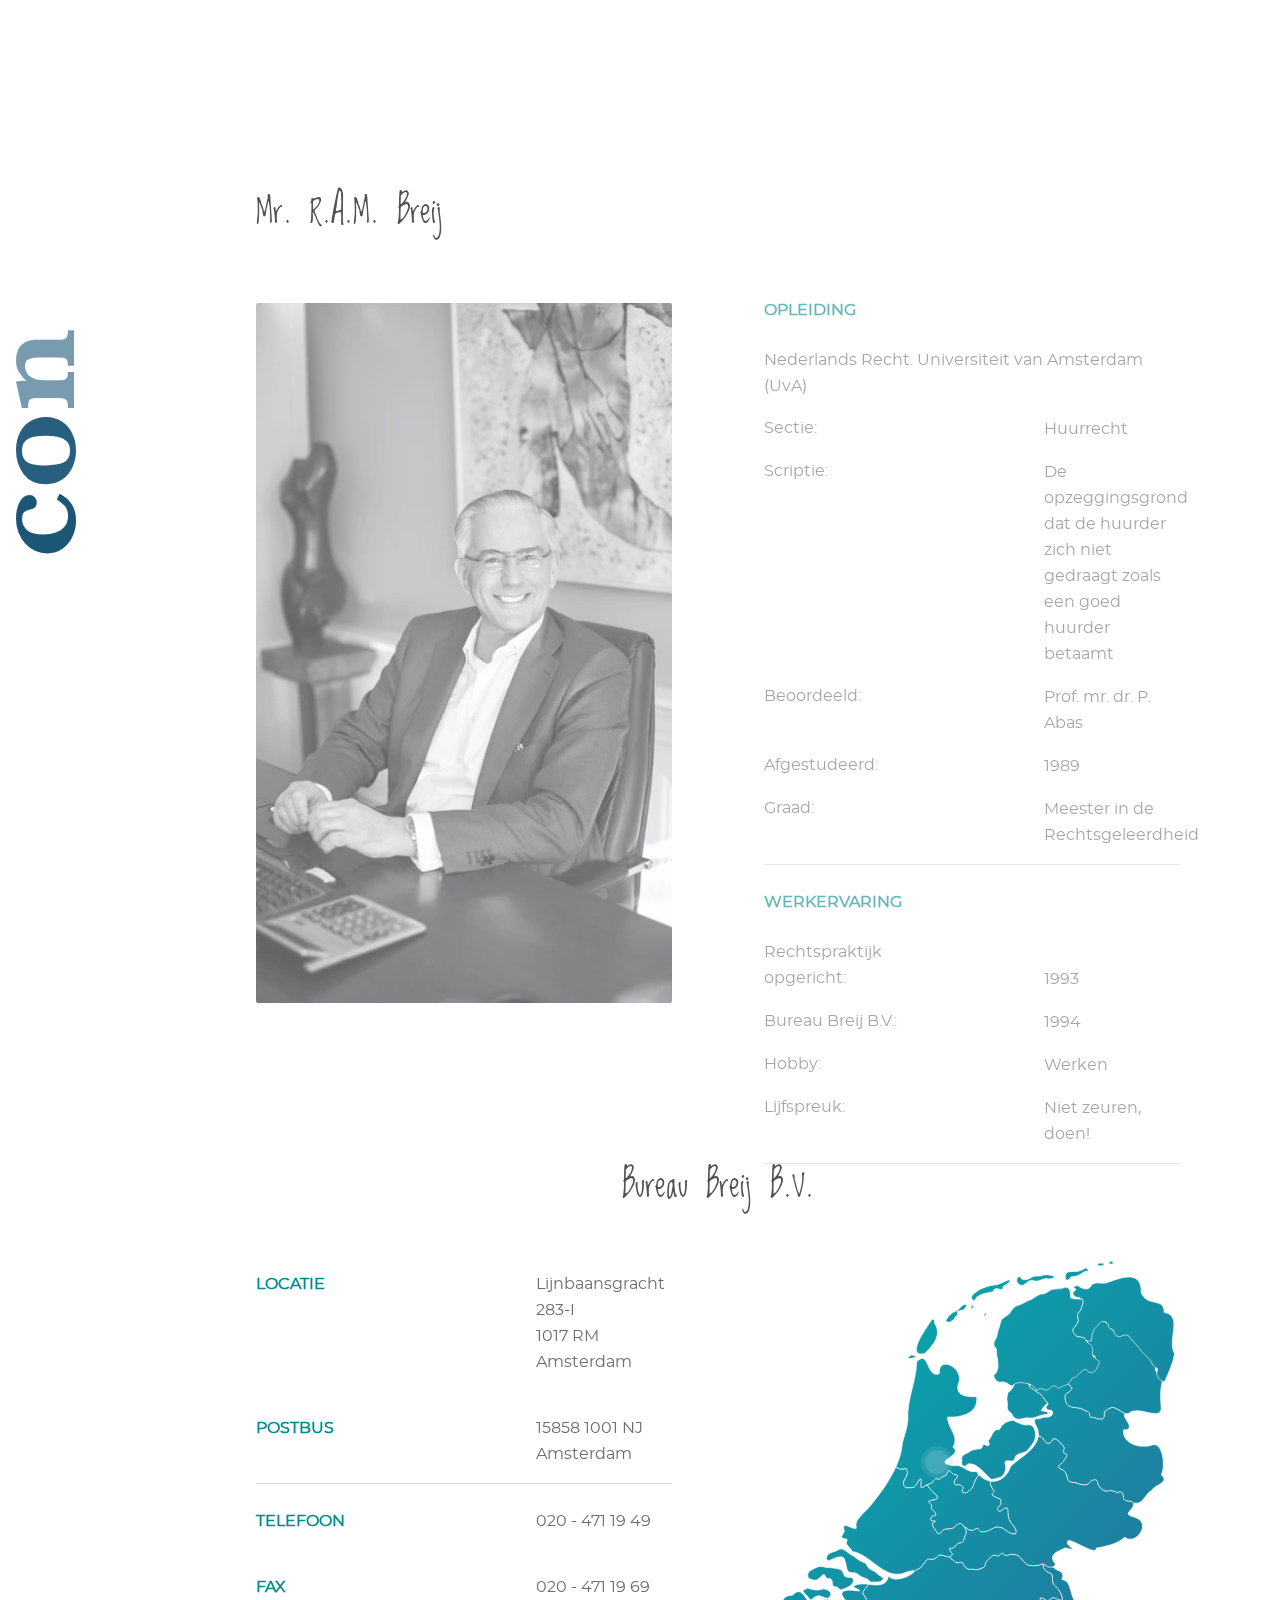
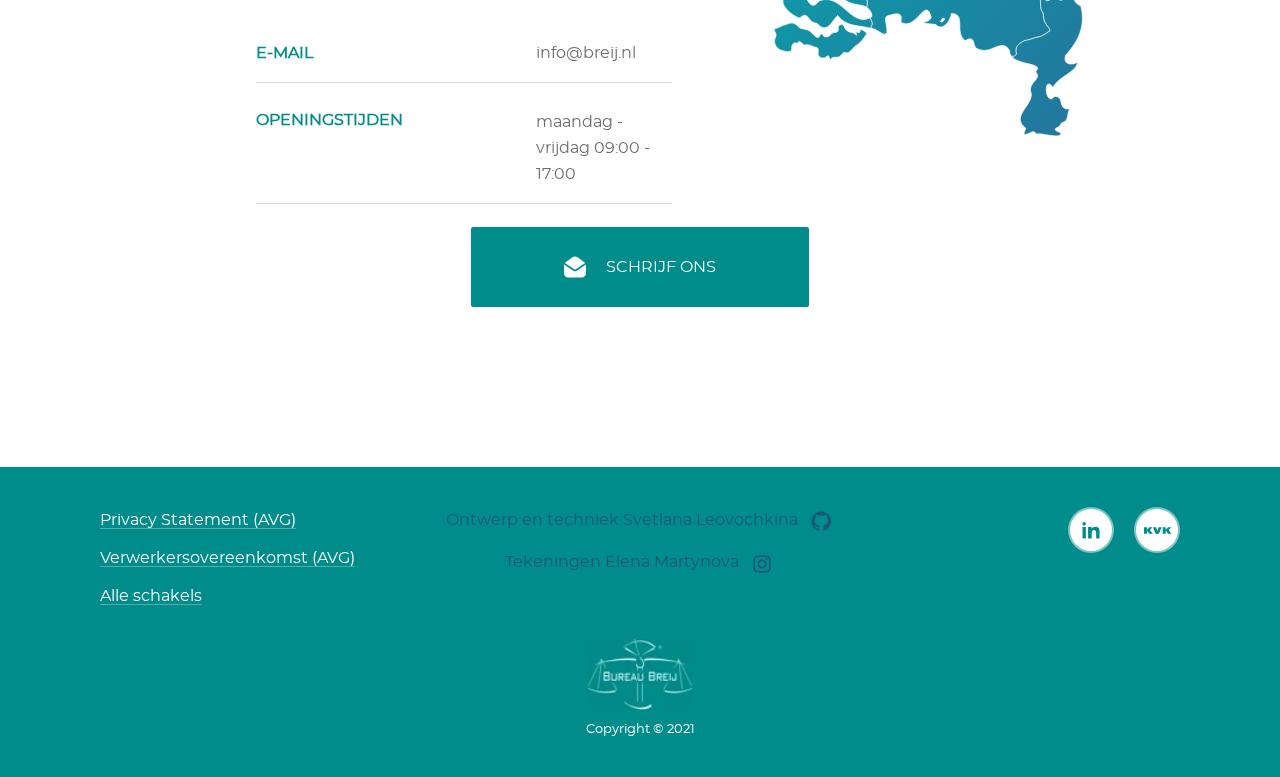
==== contact.html @ 0c05271b "first test" ====
<!DOCTYPE html><html lang="nl"><head><meta charset="UTF-8"><meta http-equiv="X-UA-Compatible" content="IE=edge"><meta name="viewport" content="width=device-width,initial-scale=1"><title>Bureau Breij Huurincasso</title><link rel="shortcut icon" href="#"><!-- <link rel="preload" href="fonts/baskerville-semibold.woff2" as="font"> --><link rel="stylesheet" href="css/styles.min.css"><script src="js/main.min.js" defer=""></script></head><body><div style="display:none"><svg xmlns="http://www.w3.org/2000/svg" xmlns:xlink="http://www.w3.org/1999/xlink" xmlns:x="http://ns.adobe.com/Extensibility/1.0/" xmlns:i="http://ns.adobe.com/AdobeIllustrator/10.0/" xmlns:graph="http://ns.adobe.com/Graphs/1.0/" xmlns:dc="http://purl.org/dc/elements/1.1/" xmlns:cc="http://creativecommons.org/ns#" xmlns:rdf="http://www.w3.org/1999/02/22-rdf-syntax-ns#" xmlns:svg="http://www.w3.org/2000/svg" xmlns:sodipodi="http://sodipodi.sourceforge.net/DTD/sodipodi-0.dtd" xmlns:inkscape="http://www.inkscape.org/namespaces/inkscape"><symbol id="apple-logo" viewBox="0 0 46.21 56.753"><path fill="#FFF" d="M38.593 30.15c.081 8.59 7.535 11.447 7.617 11.483-.062.202-1.19 4.073-3.927 8.072-2.365 3.457-4.82 6.901-8.688 6.973-3.799.07-5.021-2.253-9.365-2.253s-5.702 2.182-9.298 2.323c-3.733.142-6.576-3.739-8.961-7.184-4.875-7.046-8.598-19.91-3.597-28.593 2.484-4.313 6.925-7.043 11.743-7.114 3.666-.069 7.126 2.466 9.366 2.466 2.241 0 6.444-3.049 10.865-2.601 1.85.077 7.044.747 10.38 5.629-.269.168-6.197 3.62-6.135 10.799m-7.14-21.088c1.982-2.4 3.316-5.739 2.952-9.062-2.857.115-6.312 1.904-8.36 4.302-1.837 2.123-3.445 5.521-3.011 8.778 3.184.246 6.436-1.619 8.419-4.018"></path></symbol><symbol id="email-icon" viewBox="0 0 26 25"><g stroke="none" stroke-width="1" fill="#FFF" fill-rule="evenodd"><g transform="translate(-291.000000, -292.000000)" fill="#FFF" fill-rule="nonzero"><g transform="translate(291.000000, 292.000000)"><path d="M25.0218124,7.78360795 L13.5547002,15.4283494 C13.2188008,15.6522824 12.7811992,15.6522824 12.4452998,15.4283494 L0.978187567,7.78360795 C1.04878055,7.71922369 1.12276567,7.65792574 1.2,7.6 L10,1 C11.7777778,-0.333333333 14.2222222,-0.333333333 16,1 L24.8,7.6 C24.8772343,7.65792574 24.9512195,7.71922369 25.0218124,7.78360795 L25.0218124,7.78360795 Z M25.9671548,9.55708055 C25.9888751,9.70263552 26,9.85062829 26,10 L26,20 C26,22.7614237 23.7614237,25 21,25 L5,25 C2.23857625,25 0,22.7614237 0,20 L0,10 C0,9.85062829 0.0111248694,9.70263552 0.0328451896,9.55708055 L11.3358994,17.09245 C12.3435976,17.7642489 13.6564024,17.7642489 14.6641006,17.09245 L25.9671548,9.55708055 L25.9671548,9.55708055 Z"></path></g></g></g></symbol><symbol id="icon-experience" viewBox="0 0 100 100"><title>&#x2022;SET16-v3</title><path d="M51.834,22.259a5.052,5.052,0,0,0-3.962,1.793,6.286,6.286,0,0,0-1.343,5.017L49.636,45A2.363,2.363,0,0,0,51.9,46.586a2.281,2.281,0,0,0,2.2-1.581l3.046-15.968a6.116,6.116,0,0,0-1.273-4.967A5.113,5.113,0,0,0,51.834,22.259Z"></path><path d="M52.29,54.9a3.328,3.328,0,1,0,3.328,3.328A3.333,3.333,0,0,0,52.29,54.9Z"></path><path d="M80.017,30.369C75.971,11.48,53.751,9.574,42.244,12.514A26.23,26.23,0,0,0,24.417,28.758a15.645,15.645,0,0,0-.86,7.763,15.56,15.56,0,0,1,.448,3.1c-.081,2.4-5.1,8.867-6.155,10.806-.722,1.323-.974,2.439-.353,3.527.705,1.234,3.03,1.606,4.277,2.64a4.348,4.348,0,0,1,1.333,2.5c.668,3.191.253,3.544.253,6.767,0,5.794,6.191,5,8.175,4.6,2.062-.475,6.589-.871,6.589,4.684,0,.715-.044,12.211-.044,12.211H70.856s-1.828-15.4,0-22.3C73.236,55.775,83.985,49.253,80.017,30.369ZM52.29,64.741A6.512,6.512,0,1,1,58.8,58.229,6.519,6.519,0,0,1,52.29,64.741Zm7.994-35.166-.006.039-3.1,16.216A5.44,5.44,0,0,1,51.9,49.77a5.559,5.559,0,0,1-5.344-3.939l-.034-.14L43.392,29.62a9.541,9.541,0,0,1,2.059-7.638,8.526,8.526,0,0,1,12.85.027A9.3,9.3,0,0,1,60.284,29.575Z"></path></symbol><symbol id="icon-github" viewBox="0 0 16 16"><path d="M 7.5 1 C 3.910156 1 1 3.90625 1 7.488281 C 1 10.355469 2.863281 12.789063 5.445313 13.648438 C 5.769531 13.707031 6 13.375 6 13.125 C 6 12.972656 6.003906 12.789063 6 12.25 C 4.191406 12.640625 3.625 11.375 3.625 11.375 C 3.328125 10.625 2.96875 10.410156 2.96875 10.410156 C 2.378906 10.007813 3.011719 10.019531 3.011719 10.019531 C 3.664063 10.0625 4 10.625 4 10.625 C 4.5 11.5 5.628906 11.414063 6 11.25 C 6 10.851563 6.042969 10.5625 6.152344 10.378906 C 4.109375 10.019531 2.996094 8.839844 3 7.207031 C 3.003906 6.242188 3.335938 5.492188 3.875 4.9375 C 3.640625 4.640625 3.480469 3.625 3.960938 3 C 5.167969 3 5.886719 3.871094 5.886719 3.871094 C 5.886719 3.871094 6.453125 3.625 7.496094 3.625 C 8.542969 3.625 9.105469 3.859375 9.105469 3.859375 C 9.105469 3.859375 9.828125 3 11.035156 3 C 11.515625 3.625 11.355469 4.640625 11.167969 4.917969 C 11.683594 5.460938 12 6.210938 12 7.207031 C 12 8.839844 10.890625 10.019531 8.851563 10.375 C 8.980469 10.570313 9 10.84375 9 11.25 C 9 12.117188 9 12.910156 9 13.125 C 9 13.375 9.226563 13.710938 9.558594 13.648438 C 12.140625 12.785156 14 10.355469 14 7.488281 C 14 3.90625 11.089844 1 7.5 1 Z"></path></symbol><symbol id="icon-insta" viewBox="-100.7682 -167.947 873.3244 1007.682"><g><path d="M335.895 0c-91.224 0-102.663.387-138.49 2.021-35.752 1.631-60.169 7.31-81.535 15.612-22.088 8.584-40.82 20.07-59.493 38.743-18.674 18.673-30.16 37.407-38.743 59.495C9.33 137.236 3.653 161.653 2.02 197.405.386 233.232 0 244.671 0 335.895c0 91.222.386 102.661 2.02 138.488 1.633 35.752 7.31 60.169 15.614 81.534 8.584 22.088 20.07 40.82 38.743 59.495 18.674 18.673 37.405 30.159 59.493 38.743 21.366 8.302 45.783 13.98 81.535 15.612 35.827 1.634 47.266 2.021 138.49 2.021 91.222 0 102.661-.387 138.488-2.021 35.752-1.631 60.169-7.31 81.534-15.612 22.088-8.584 40.82-20.07 59.495-38.743 18.673-18.675 30.159-37.407 38.743-59.495 8.302-21.365 13.981-45.782 15.612-81.534 1.634-35.827 2.021-47.266 2.021-138.488 0-91.224-.387-102.663-2.021-138.49-1.631-35.752-7.31-60.169-15.612-81.534-8.584-22.088-20.07-40.822-38.743-59.495-18.675-18.673-37.407-30.159-59.495-38.743-21.365-8.302-45.782-13.981-81.534-15.612C438.556.387 427.117 0 335.895 0zm0 60.521c89.686 0 100.31.343 135.729 1.959 32.75 1.493 50.535 6.965 62.37 11.565 15.68 6.094 26.869 13.372 38.622 25.126 11.755 11.754 19.033 22.944 25.127 38.622 4.6 11.836 10.072 29.622 11.565 62.371 1.616 35.419 1.959 46.043 1.959 135.73 0 89.687-.343 100.311-1.959 135.73-1.493 32.75-6.965 50.535-11.565 62.37-6.094 15.68-13.372 26.869-25.127 38.622-11.753 11.755-22.943 19.033-38.621 25.127-11.836 4.6-29.622 10.072-62.371 11.565-35.413 1.616-46.036 1.959-135.73 1.959-89.694 0-100.315-.343-135.73-1.96-32.75-1.492-50.535-6.964-62.37-11.564-15.68-6.094-26.869-13.372-38.622-25.127-11.754-11.753-19.033-22.943-25.127-38.621-4.6-11.836-10.071-29.622-11.565-62.371-1.616-35.419-1.959-46.043-1.959-135.73 0-89.687.343-100.311 1.959-135.73 1.494-32.75 6.965-50.535 11.565-62.37 6.094-15.68 13.373-26.869 25.126-38.622 11.754-11.755 22.944-19.033 38.622-25.127 11.836-4.6 29.622-10.072 62.371-11.565 35.419-1.616 46.043-1.959 135.73-1.959"></path><path d="M335.895 447.859c-61.838 0-111.966-50.128-111.966-111.964 0-61.838 50.128-111.966 111.966-111.966 61.836 0 111.964 50.128 111.964 111.966 0 61.836-50.128 111.964-111.964 111.964zm0-284.451c-95.263 0-172.487 77.224-172.487 172.487 0 95.261 77.224 172.485 172.487 172.485 95.261 0 172.485-77.224 172.485-172.485 0-95.263-77.224-172.487-172.485-172.487m219.608-6.815c0 22.262-18.047 40.307-40.308 40.307-22.26 0-40.307-18.045-40.307-40.307 0-22.261 18.047-40.308 40.307-40.308 22.261 0 40.308 18.047 40.308 40.308"></path></g></symbol><symbol id="icon-kvk" viewBox="0 0 34 8"><g id="icons" stroke="none" stroke-width="1"><path d="M27.0446658,4.90575275 C26.9674813,4.79314565 26.9123495,4.72949816 26.8461913,4.69522644 C26.6973354,4.61689106 26.4878344,4.66585067 26.3941103,4.80783354 C26.3389785,4.90085679 26.3389785,5.10159119 26.3389785,5.17013464 L26.3389785,8 L22.7388704,8 L22.7388704,0 L26.3389785,0 L26.3389785,3.37331701 L29.0845433,1.39151576e-15 L33.0485215,1.39151576e-15 L29.9445998,3.52019584 L33.3076411,8 L29.2003202,8 L27.0446658,4.90575275 Z M14.0712093,8 L18.127243,8 L21.4578072,0.00489596083 L17.8249641,0.00489596083 L16.2586096,4.46022032 L16.2311297,4.46022032 L14.6757672,0 L10.8890365,0 L14.0712093,8 Z M6.46144982,8 L10.5687707,8 L7.20572945,3.52019584 L10.3096512,0 L6.34567299,0 L3.60010813,3.37331701 L3.60010813,0 L0,0 L0,7.99510404 L3.60010813,7.99510404 L3.60010813,5.16523868 C3.60010813,5.09669523 3.60010813,4.89106487 3.65523996,4.80293758 C3.74896406,4.66095471 3.95846499,4.6119951 4.10732092,4.69033048 C4.17347911,4.7246022 4.22861093,4.78824969 4.30579548,4.90085679 L6.46144982,8 Z" id="icon-kvk" fill-rule="nonzero"></path></g></symbol><symbol id="icon-linkedin" viewBox="0 0 24 24"><path d="M4.98 3.5c0 1.381-1.11 2.5-2.48 2.5s-2.48-1.119-2.48-2.5c0-1.38 1.11-2.5 2.48-2.5s2.48 1.12 2.48 2.5zm.02 4.5h-5v16h5v-16zm7.982 0h-4.968v16h4.969v-8.399c0-4.67 6.029-5.052 6.029 0v8.399h4.988v-10.131c0-7.88-8.922-7.593-11.018-3.714v-2.155z"></path></symbol><symbol id="icon-mail" viewBox="0 0 16 16"><path d="M8 10c-.266 0-.5-.094-1-.336L0 6v7c0 .55.45 1 1 1h14c.55 0 1-.45 1-1V6L9 9.664c-.5.242-.734.336-1 .336zm7-8H1c-.55 0-1 .45-1 1v.758l8 4.205 8-4.205V3c0-.55-.45-1-1-1z"></path></symbol><symbol id="icon-objective" viewBox="0 0 100 100"><g><g i:extraneous="self"><g><path d="M32.8,27.5h33.9c1.2,0,2.2-1,2.2-2.2v-9.6c0-1.2-1-2.2-2.2-2.2H61l0-0.2c-0.3-6-5.2-10.7-11.2-10.7     c-6,0-10.9,4.7-11.2,10.7l0,0.2h-5.8c-1.2,0-2.2,1-2.2,2.2v9.6C30.6,26.5,31.6,27.5,32.8,27.5z M49.8,9.2c2.5,0,4.5,2,4.5,4.5     c0,2.5-2,4.5-4.5,4.5c-2.5,0-4.5-2-4.5-4.5C45.3,11.3,47.3,9.2,49.8,9.2z"></path><path d="M81.4,20h-7.3v5.2c0,4-3.3,7.3-7.3,7.3H32.9c-4,0-7.3-3.3-7.3-7.3V20h-6.9c-2.8,0-5.1,2.3-5.1,5.1v67.3     c0,2.8,2.3,5.1,5.1,5.1h62.8c2.8,0,5.1-2.3,5.1-5.1V25.1C86.5,22.3,84.2,20,81.4,20z M71.2,81.6c0,1-0.8,1.7-1.7,1.7H30.6     c-1,0-1.7-0.8-1.7-1.7v-2.9c0-1,0.8-1.7,1.7-1.7h38.8c1,0,1.7,0.8,1.7,1.7V81.6z M71.2,65.5c0,1-0.8,1.7-1.7,1.7H30.6     c-1,0-1.7-0.8-1.7-1.7v-2.9c0-1,0.8-1.7,1.7-1.7h38.8c1,0,1.7,0.8,1.7,1.7V65.5z M71.2,49.4c0,1-0.8,1.7-1.7,1.7H30.6     c-1,0-1.7-0.8-1.7-1.7v-2.9c0-1,0.8-1.7,1.7-1.7h38.8c1,0,1.7,0.8,1.7,1.7V49.4z"></path></g></g></g></symbol><symbol id="icon-phone" viewBox="0 0 18 18"><path fill="#010101" d="M3.6 7.8c1.4 2.8 3.8 5.1 6.6 6.6l2.2-2.2c.3-.3.699-.4 1-.2 1.1.4 2.3.6 3.6.6.6 0 1 .4 1 1V17c0 .6-.4 1-1 1C7.6 18 0 10.4 0 1c0-.6.4-1 1-1h3.5c.6 0 1 .4 1 1 0 1.2.2 2.4.6 3.6.1.3 0 .7-.2 1L3.6 7.8z"></path></symbol><symbol id="icon-result" viewBox="0 0 32 32"><g transform="translate(0,-1020.3622)"><path d="m 13.991358,1026.3948 c -6.6264057,0 -11.9913517,5.36 -11.9913616,11.9827 9.9e-6,6.6227 5.3649559,11.9847 11.9913616,11.9847 6.626406,0 11.991352,-5.362 11.991362,-11.9847 -10e-6,-2.9506 -1.06987,-5.6467 -2.836881,-7.7337 l -1.77743,1.7765 c 1.319279,1.6293 2.113008,3.7014 2.113018,5.9572 2e-5,5.2324 -4.254747,9.4848 -9.490069,9.4848 -5.2353214,0 -9.4900891,-4.2524 -9.4900691,-9.4848 2e-5,-5.2324 4.2547777,-9.4848 9.4900691,-9.4848 2.257478,0 4.330229,0.7948 5.960563,2.1138 l 1.77743,-1.7784 c -2.088545,-1.7654 -4.785812,-2.8333 -7.737993,-2.8333 z"></path><path d="m 13.991358,1029.895 c -4.6954164,0 -8.4871885,3.7897 -8.4872085,8.4825 -2e-5,4.6929 3.7917622,8.4825 8.4872085,8.4825 4.695447,0 8.487229,-3.7896 8.487209,-8.4825 0,-1.9845 -0.682626,-3.8042 -1.820355,-5.2474 l -2.142288,2.1411 c 0.609941,0.8844 0.969685,1.9538 0.969685,3.1063 -2e-5,3.0268 -2.46579,5.4912 -5.494251,5.4912 -3.028461,0 -5.4942305,-2.4644 -5.4942504,-5.4912 -10e-6,-3.0268 2.4657694,-5.4912 5.4942504,-5.4912 1.153153,0 2.223154,0.3596 3.108078,0.9692 l 2.142288,-2.1392 c -1.444139,-1.1375 -3.264364,-1.8213 -5.250366,-1.8213 z"></path><path d="m 13.991358,1033.8828 c -2.488606,0 -4.4992017,2.0075 -4.4992017,4.4947 2e-5,2.4872 2.0106157,4.4967 4.4992017,4.4967 2.488586,0 4.499182,-2.0095 4.499202,-4.4967 0,-0.8796 -0.261366,-1.6928 -0.696541,-2.3848 l -1.597938,1.597 a 1.001151,1.000593 0 0 1 -0.02537,0.023 c 0.003,0 0.008,0 0.01169,0.01 0.395297,0.3961 0.412978,1.0215 0.03906,1.3962 -0.166386,0.166 -0.391631,0.2558 -0.632149,0.2671 -0.852798,0.042 -2.575435,0.08 -2.575435,0.08 0,0 0.06533,-1.6469 0.08002,-2.4668 0.004,-0.2818 0.06973,-0.5544 0.263395,-0.7488 0.186974,-0.1873 0.436653,-0.278 0.688739,-0.271 0.252076,0.01 0.50664,0.112 0.704343,0.31 l 0.002,0 c 0.003,0 0.003,0.01 0.006,0.01 a 1.001151,1.000593 0 0 1 0.02148,-0.023 l 1.597938,-1.5951 c -0.692755,-0.4346 -1.506034,-0.6962 -2.386173,-0.6962 z"></path><path d="m 27.50261,1022.3622 -2.497387,2.496 0,1.8037 -10.161237,10.14 c -0.03027,-0.051 -0.05714,-0.1038 -0.101464,-0.1482 -0.26731,-0.2679 -0.689448,-0.2805 -0.942374,-0.027 -0.131013,0.1313 -0.176855,0.3162 -0.179492,0.507 -0.01129,0.5545 -0.05464,1.6692 -0.05464,1.6692 0,0 1.165521,-0.027 1.742317,-0.055 0.16273,-0.01 0.316649,-0.07 0.429241,-0.1814 0.252586,-0.2536 0.239989,-0.6759 -0.02727,-0.9438 -0.04885,-0.049 -0.106728,-0.079 -0.163888,-0.1111 l 10.182664,-10.1575 1.773535,0 2.497386,-2.496 -2.497386,0 z"></path></g></symbol><symbol id="icon-search" viewBox="0 0 17 17"><image width="17" height="17" overflow="visible"></image><path d="M16.958 15.527L11.75 10.32A6.455 6.455 0 0 0 13 6.5 6.5 6.5 0 1 0 6.5 13a6.465 6.465 0 0 0 3.839-1.263l5.205 5.204 1.414-1.414zM6.5 11C4.019 11 2 8.981 2 6.5S4.019 2 6.5 2 11 4.019 11 6.5 8.981 11 6.5 11z"></path></symbol></svg></div><div class="container"><header class="page-header"><nav class="main-nav content-wrapper"><a class="main-nav__logo-link main-nav__logo-link--desktop" href="index.html"><picture class="main-nav__logo"><source type="image/webp" srcset="img/content-img/logo@1x.webp, img/content-img/logo@2x.webp 2x"><img class="main-nav__logo-img" src="img/content-img/logo@1x.png" srcset="img/content-img/logo@2x.png 2x" alt="Bureau Breij logo" width="56" height="37"></picture></a><ul class="main-nav__list"><li class="main-nav__item"><a class="main-nav__link" href="index.html">Home</a></li><li class="main-nav__item"><a class="main-nav__link" href="rent-collection.html">Huurincasso</a></li><li class="main-nav__item"><a class="main-nav__link" href="https://portal.breij.nl/portal/opdracht" target="_blank">Incasso opdracht</a></li><li class="main-nav__item"><a class="main-nav__link" href="https://portal.breij.nl/login" target="_blank">Portaal</a></li><li class="main-nav__item"><a class="main-nav__link" href="mobile-app.html">Onze App</a></li><li class="main-nav__item"><a class="main-nav__link" href="links.html">Schakel</a></li><li class="main-nav__item"><a class="main-nav__link main-nav__link--active" href="#">Contact</a></li></ul><button class="main-nav__toggle main-nav__toggle--off" type="button">Open menu</button></nav></header><main class="contact-page"><h1 class="contact-page__title title title--vertical title--vertical-contact title--animated">contact</h1><h2 class="contact-page__sub-title card-title">Mr. R.A.M. Breij</h2><section class="contact-page__top section-onload"><h3 class="visually-hidden">Het cv van Mr. R.A.M. Breij</h3><div class="contact-page__image-container"><picture><source type="image/webp" media="(min-width: 1150px)" srcset="img/content-img/roel-photo-desktop@1x.webp, img/content-img/roel-photo-desktop@2x.webp 2x"><source type="image/webp" media="(min-width: 768px)" srcset="img/content-img/roel-photo-tablet@1x.webp, img/content-img/roel-photo-tablet@2x.webp 2x"><source type="image/webp" srcset="img/content-img/roel-photo-mobile@1x.webp, img/content-img/roel-photo-mobile@2x.webp 2x"><source media="(min-width: 1150px)" srcset="img/content-img/roel-photo-desktop@1x.jpg, img/content-img/roel-photo-desktop@2x.jpg 2x"><source media="(min-width: 768px)" srcset="img/content-img/roel-photo-tablet@1x.jpg, img/content-img/roel-photo-tablet@2x.jpg 2x"><img class="contact-page__image" src="img/content-img/roel-photo-mobile@1x.jpg" srcset="img/content-img/roel-photo-mobile@2x.jpg 2x" alt="Foto van R.A.M. Breij" width="250" height="375"></picture></div><div class="contact-page__person-container content-wrapper content-wrapper--contact-person"><dl class="contact-page__person"><dt class="contact-page__person-title contact-page__person-title--first">Opleiding</dt><dd class="contact-page__person-value contact-page__value-nomargin">Nederlands Recht. Universiteit van Amsterdam (UvA)</dd><dt class="contact-page__person-key">Sectie:</dt><dd class="contact-page__person-value">Huurrecht</dd><dt class="contact-page__person-key">Scriptie:</dt><dd class="contact-page__person-value">De opzeggingsgrond dat de huurder zich niet gedraagt zoals een goed huurder betaamt</dd><dt class="contact-page__person-key">Beoordeeld:</dt><dd class="contact-page__person-value">Prof. mr. dr. P. Abas</dd><dt class="contact-page__person-key">Afgestudeerd:</dt><dd class="contact-page__person-value">1989</dd><dt class="contact-page__person-key">Graad:</dt><dd class="contact-page__person-value">Meester in de Rechtsgeleerdheid</dd></dl><dl class="contact-page__person"><dt class="contact-page__person-title">Werkervaring</dt><dt class="contact-page__person-key">Rechtspraktijk<br>opgericht:</dt><dd class="contact-page__person-value">1993</dd><dt class="contact-page__person-key">Bureau Breij B.V.:</dt><dd class="contact-page__person-value">1994</dd><dt class="contact-page__person-key">Hobby:</dt><dd class="contact-page__person-value">Werken</dd><dt class="contact-page__person-key">Lijfspreuk:</dt><dd class="contact-page__person-value">Niet zeuren, doen!</dd></dl></div></section><section class="contact-page__office-info content-wrapper content-wrapper--contact-office"><h2 class="contact-page__sub-title contact-page__sub-title--office card-title">Bureau Breij B.V.</h2><div class="contact-page__office-content"><div class="contact-page__office-container"><dl class="contact-page__office"><dt class="contact-page__office-title">Locatie</dt><dd class="contact-page__office-value">Lijnbaansgracht 283-I<br>1017 RM Amsterdam</dd><dt class="contact-page__office-title">Postbus</dt><dd class="contact-page__office-value">15858 1001 NJ Amsterdam</dd></dl><dl class="contact-page__office"><dt class="contact-page__office-title">Telefoon</dt><dd class="contact-page__office-value"><a href="tel:+0204711949"></a>020 - 471 19 49</dd><dt class="contact-page__office-title">Fax</dt><dd class="contact-page__office-value">020 - 471 19 69</dd><dt class="contact-page__office-title">E-mail</dt><dd class="contact-page__office-value">info@breij.nl</dd></dl><dl class="contact-page__office"><dt class="contact-page__office-title">Openingstijden</dt><dd class="contact-page__office-value contact-page__value-nomargin contact-page__value-nomargin--desktop">maandag - vrijdag 09:00 - 17:00</dd></dl></div><div class="contact-page__map-container"><img class="contact-page__map-shape" src="img/content-img/netherlands-shape.svg" alt="Locatie in Nederland"><div class="contact-page__map-background"></div><a class="contact-page__map-link" href="#"></a></div></div></section><a class="contact-page__button green-button green-button--email" href="mailto:info@breij.nl?subject=Bericht%20van%20de%20website"><svg class="green-button__icon green-button__icon--email" width="22" height="22" aria-hidden="true" focusable="false"><use xlink:href="#email-icon"></use></svg> <span class="green-button__span">Schrijf ons</span></a></main><footer class="page-footer content-wrapper"><ul class="page-footer__social-list social-list"><li class="social-list__item social-list__item--linkedin"><a class="social-list__link social-list__link--linkedin" href="#" target="_blank" aria-label="Bureau Breij LinkedIn"><svg class="social-list__image social-list__image--linkedin" width="22" height="22" aria-hidden="true" focusable="false"><use xlink:href="#icon-linkedin"></use></svg></a></li><li class="social-list__item social-list__item--kvk"><a class="social-list__link" href="#" target="_blank" aria-label="Bureau Breij KVK"><svg class="social-list__image social-list__image--kvk" width="28" height="15" aria-hidden="true" focusable="false"><use xlink:href="#icon-kvk"></use></svg></a></li></ul><ul class="page-footer__links-list"><li class="page-footer__links-item"><a class="page-footer__link" href="privacy-statement.html">Privacy Statement (AVG)</a></li><li class="page-footer__links-item"><a class="page-footer__link" href="#" target="_blank">Verwerkersovereenkomst (AVG)</a></li><li class="page-footer__links-item"><a class="page-footer__link" href="links.html">Alle schakels</a></li></ul><ul class="page-footer__developers developers-list"><li class="developers-list__item"><a class="developers-list__link" href="https://github.com/SwetlanaL" target="_blank" aria-label="Svetlana Leovochkina GitHub"><span class="developers-list__name">Ontwerp en techniek Svetlana Leovochkina</span> <svg class="developers-list__icon developers-list__icon--github" width="24" height="24" aria-hidden="true" focusable="false"><use xlink:href="#icon-github"></use></svg></a></li><li class="developers-list__item developers-list__item--instagram"><a class="developers-list__link developers-list__link--instagram" href="https://www.instagram.com/emart_art/?hl=ru" target="_blank" aria-label="Elena Martynova Instagram"><span class="developers-list__name">Tekeningen Elena Martynova</span> <svg class="developers-list__icon developers-list__icon--instagram" width="24" height="24" aria-hidden="true" focusable="false"><use xlink:href="#icon-insta"></use></svg></a></li></ul><div class="page-footer__logo"><a class="page-footer__logo-link" href="index.html"><picture><source type="image/webp" srcset="img/content-img/logo-footer-mobile@1x.webp, img/content-img/logo-footer-mobile@2x.webp 2x"><img class="page-footer__logo-image" src="img/content-img/logo-footer-mobile@1x.png" srcset="img/content-img/logo-footer-mobile@2x.png 2x" alt="Bureau Breij logo" width="90" height="61"></picture></a><p class="page-footer__copyright">Copyright &#169; 2021</p></div></footer></div><div class="modal"><div class="modal__map"><h2 class="visually-hidden">Kaart met het adres van het kantoor</h2><iframe class="modal__map-link" src="https://www.google.com/maps/embed?pb=!1m18!1m12!1m3!1d978.2770622445474!2d4.884963402425843!3d52.3618120637392!2m3!1f0!2f0!3f0!3m2!1i1024!2i768!4f13.1!3m3!1m2!1s0x47c609e953fca4a9%3A0x50d09e90967bd265!2sLijnbaansgracht%20283i%2C%201017%20RM%20Amsterdam%2C%20Nederland!5e0!3m2!1snl!2sru!4v1624125894554!5m2!1snl!2sru" width="600" height="450" style="border:0;" allowfullscreen="" loading="lazy"></iframe><button class="modal__close-button" type="button">Sluiten</button></div></div><!-- <script src="js/picturefill.js"></script> --></body></html>
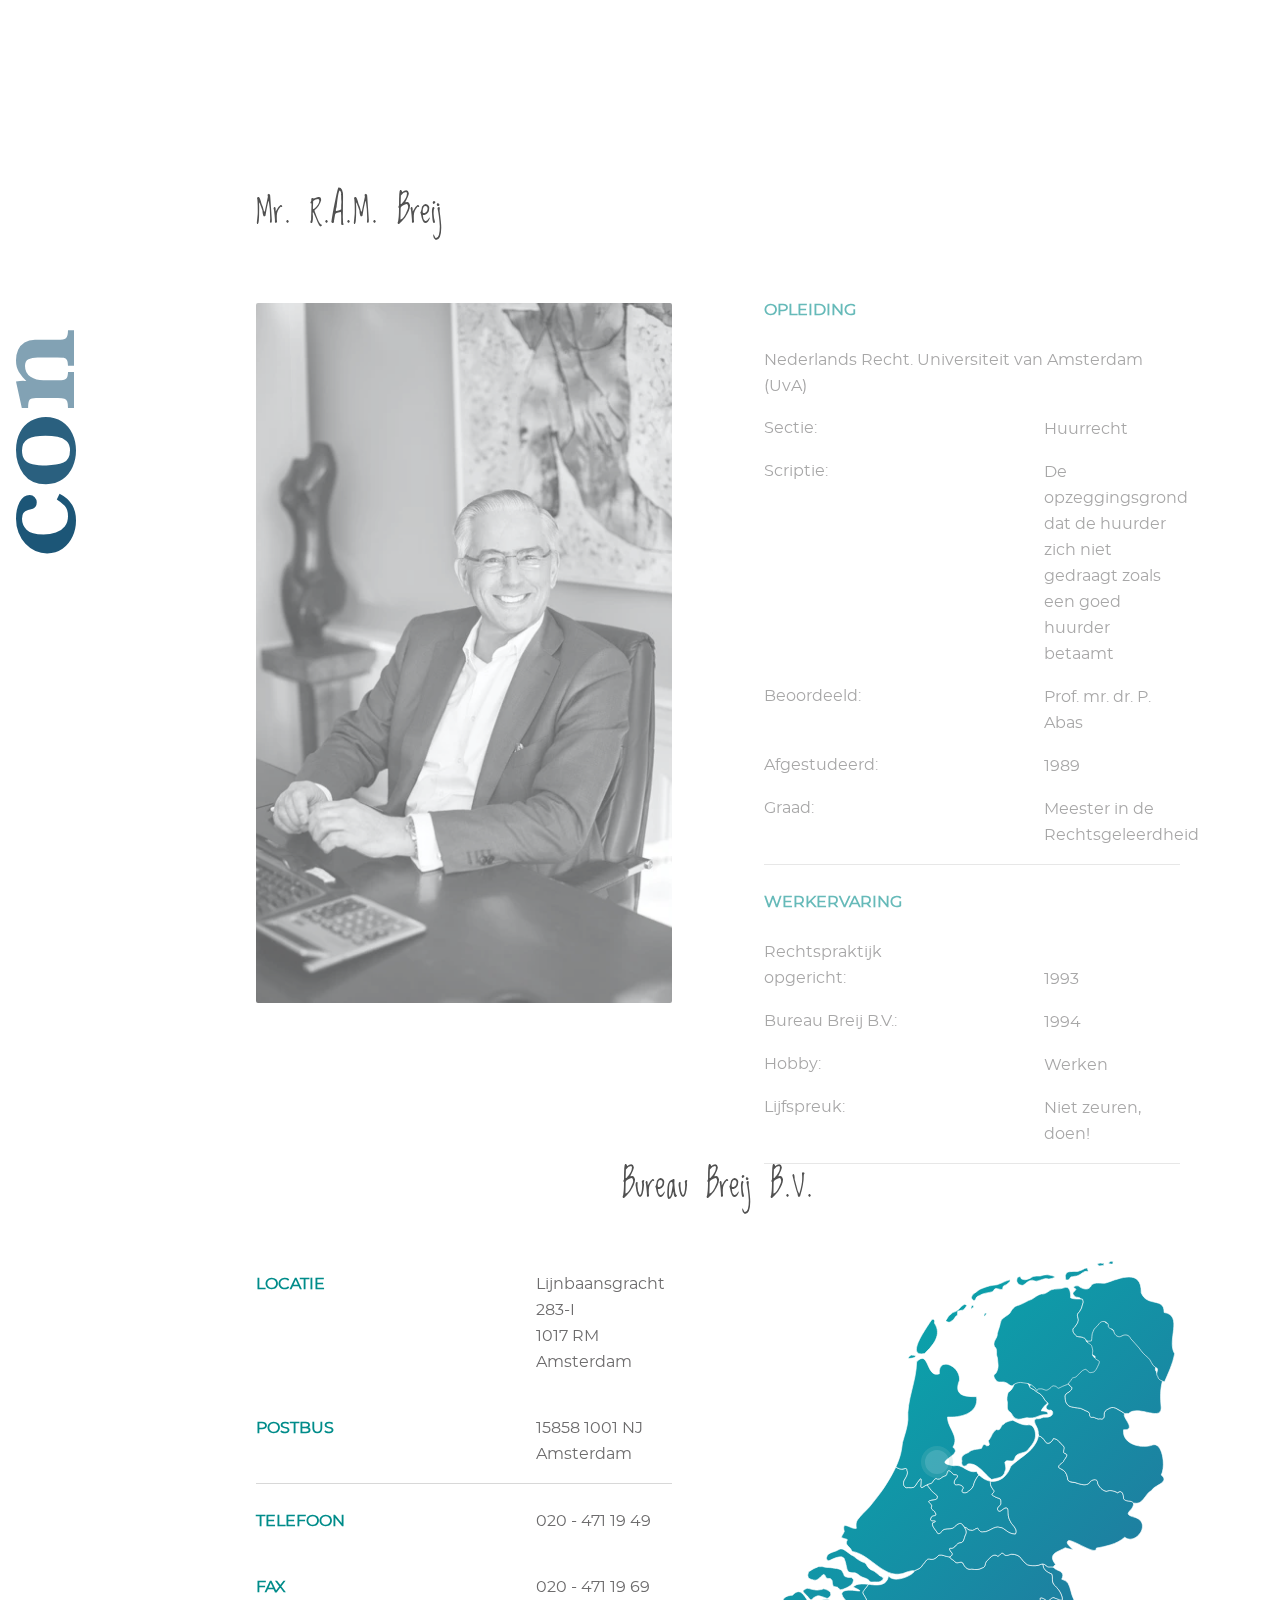
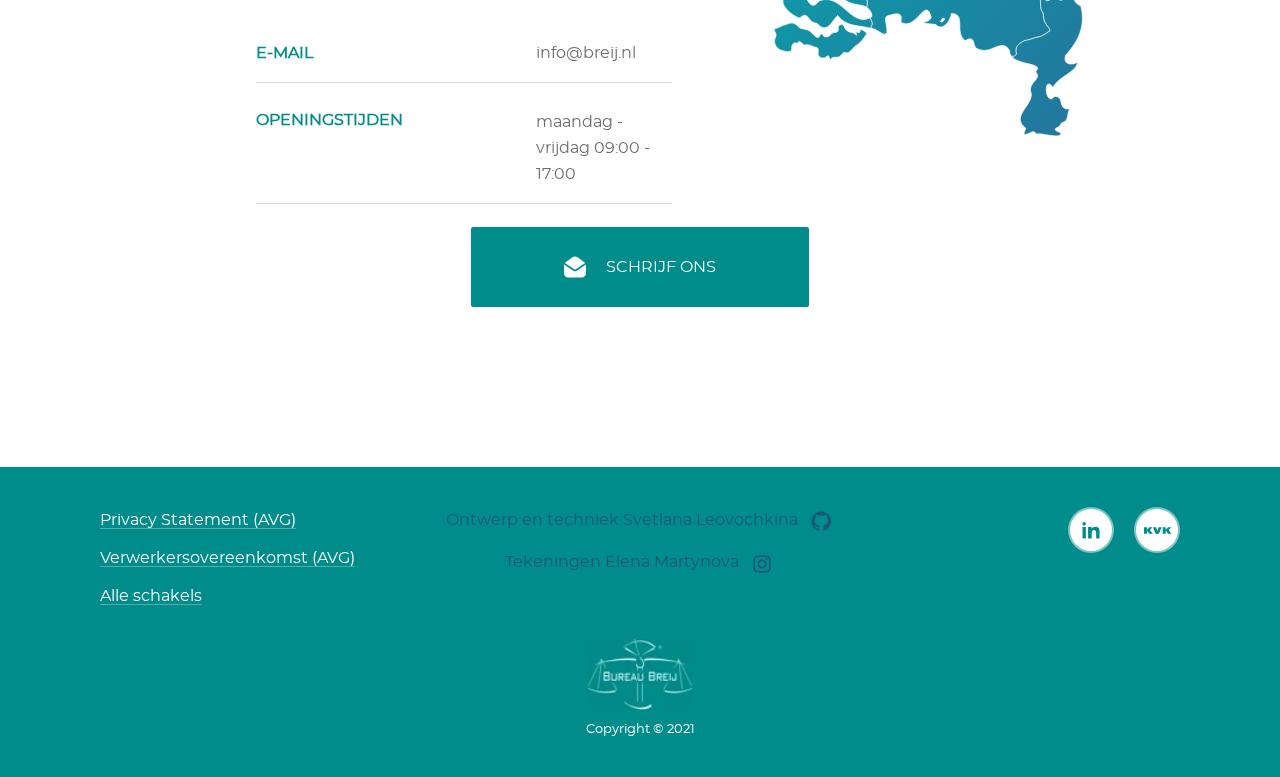
==== commit 810eee53: "Add files via upload" ====
--- a/contact.html
+++ b/contact.html
@@ -1 +1 @@
-<!DOCTYPE html><html lang="nl"><head><meta charset="UTF-8"><meta http-equiv="X-UA-Compatible" content="IE=edge"><meta name="viewport" content="width=device-width,initial-scale=1"><title>Bureau Breij Huurincasso</title><link rel="shortcut icon" href="#"><!-- <link rel="preload" href="fonts/baskerville-semibold.woff2" as="font"> --><link rel="stylesheet" href="css/styles.min.css"><script src="js/main.min.js" defer=""></script></head><body><div style="display:none"><svg xmlns="http://www.w3.org/2000/svg" xmlns:xlink="http://www.w3.org/1999/xlink" xmlns:x="http://ns.adobe.com/Extensibility/1.0/" xmlns:i="http://ns.adobe.com/AdobeIllustrator/10.0/" xmlns:graph="http://ns.adobe.com/Graphs/1.0/" xmlns:dc="http://purl.org/dc/elements/1.1/" xmlns:cc="http://creativecommons.org/ns#" xmlns:rdf="http://www.w3.org/1999/02/22-rdf-syntax-ns#" xmlns:svg="http://www.w3.org/2000/svg" xmlns:sodipodi="http://sodipodi.sourceforge.net/DTD/sodipodi-0.dtd" xmlns:inkscape="http://www.inkscape.org/namespaces/inkscape"><symbol id="apple-logo" viewBox="0 0 46.21 56.753"><path fill="#FFF" d="M38.593 30.15c.081 8.59 7.535 11.447 7.617 11.483-.062.202-1.19 4.073-3.927 8.072-2.365 3.457-4.82 6.901-8.688 6.973-3.799.07-5.021-2.253-9.365-2.253s-5.702 2.182-9.298 2.323c-3.733.142-6.576-3.739-8.961-7.184-4.875-7.046-8.598-19.91-3.597-28.593 2.484-4.313 6.925-7.043 11.743-7.114 3.666-.069 7.126 2.466 9.366 2.466 2.241 0 6.444-3.049 10.865-2.601 1.85.077 7.044.747 10.38 5.629-.269.168-6.197 3.62-6.135 10.799m-7.14-21.088c1.982-2.4 3.316-5.739 2.952-9.062-2.857.115-6.312 1.904-8.36 4.302-1.837 2.123-3.445 5.521-3.011 8.778 3.184.246 6.436-1.619 8.419-4.018"></path></symbol><symbol id="email-icon" viewBox="0 0 26 25"><g stroke="none" stroke-width="1" fill="#FFF" fill-rule="evenodd"><g transform="translate(-291.000000, -292.000000)" fill="#FFF" fill-rule="nonzero"><g transform="translate(291.000000, 292.000000)"><path d="M25.0218124,7.78360795 L13.5547002,15.4283494 C13.2188008,15.6522824 12.7811992,15.6522824 12.4452998,15.4283494 L0.978187567,7.78360795 C1.04878055,7.71922369 1.12276567,7.65792574 1.2,7.6 L10,1 C11.7777778,-0.333333333 14.2222222,-0.333333333 16,1 L24.8,7.6 C24.8772343,7.65792574 24.9512195,7.71922369 25.0218124,7.78360795 L25.0218124,7.78360795 Z M25.9671548,9.55708055 C25.9888751,9.70263552 26,9.85062829 26,10 L26,20 C26,22.7614237 23.7614237,25 21,25 L5,25 C2.23857625,25 0,22.7614237 0,20 L0,10 C0,9.85062829 0.0111248694,9.70263552 0.0328451896,9.55708055 L11.3358994,17.09245 C12.3435976,17.7642489 13.6564024,17.7642489 14.6641006,17.09245 L25.9671548,9.55708055 L25.9671548,9.55708055 Z"></path></g></g></g></symbol><symbol id="icon-experience" viewBox="0 0 100 100"><title>&#x2022;SET16-v3</title><path d="M51.834,22.259a5.052,5.052,0,0,0-3.962,1.793,6.286,6.286,0,0,0-1.343,5.017L49.636,45A2.363,2.363,0,0,0,51.9,46.586a2.281,2.281,0,0,0,2.2-1.581l3.046-15.968a6.116,6.116,0,0,0-1.273-4.967A5.113,5.113,0,0,0,51.834,22.259Z"></path><path d="M52.29,54.9a3.328,3.328,0,1,0,3.328,3.328A3.333,3.333,0,0,0,52.29,54.9Z"></path><path d="M80.017,30.369C75.971,11.48,53.751,9.574,42.244,12.514A26.23,26.23,0,0,0,24.417,28.758a15.645,15.645,0,0,0-.86,7.763,15.56,15.56,0,0,1,.448,3.1c-.081,2.4-5.1,8.867-6.155,10.806-.722,1.323-.974,2.439-.353,3.527.705,1.234,3.03,1.606,4.277,2.64a4.348,4.348,0,0,1,1.333,2.5c.668,3.191.253,3.544.253,6.767,0,5.794,6.191,5,8.175,4.6,2.062-.475,6.589-.871,6.589,4.684,0,.715-.044,12.211-.044,12.211H70.856s-1.828-15.4,0-22.3C73.236,55.775,83.985,49.253,80.017,30.369ZM52.29,64.741A6.512,6.512,0,1,1,58.8,58.229,6.519,6.519,0,0,1,52.29,64.741Zm7.994-35.166-.006.039-3.1,16.216A5.44,5.44,0,0,1,51.9,49.77a5.559,5.559,0,0,1-5.344-3.939l-.034-.14L43.392,29.62a9.541,9.541,0,0,1,2.059-7.638,8.526,8.526,0,0,1,12.85.027A9.3,9.3,0,0,1,60.284,29.575Z"></path></symbol><symbol id="icon-github" viewBox="0 0 16 16"><path d="M 7.5 1 C 3.910156 1 1 3.90625 1 7.488281 C 1 10.355469 2.863281 12.789063 5.445313 13.648438 C 5.769531 13.707031 6 13.375 6 13.125 C 6 12.972656 6.003906 12.789063 6 12.25 C 4.191406 12.640625 3.625 11.375 3.625 11.375 C 3.328125 10.625 2.96875 10.410156 2.96875 10.410156 C 2.378906 10.007813 3.011719 10.019531 3.011719 10.019531 C 3.664063 10.0625 4 10.625 4 10.625 C 4.5 11.5 5.628906 11.414063 6 11.25 C 6 10.851563 6.042969 10.5625 6.152344 10.378906 C 4.109375 10.019531 2.996094 8.839844 3 7.207031 C 3.003906 6.242188 3.335938 5.492188 3.875 4.9375 C 3.640625 4.640625 3.480469 3.625 3.960938 3 C 5.167969 3 5.886719 3.871094 5.886719 3.871094 C 5.886719 3.871094 6.453125 3.625 7.496094 3.625 C 8.542969 3.625 9.105469 3.859375 9.105469 3.859375 C 9.105469 3.859375 9.828125 3 11.035156 3 C 11.515625 3.625 11.355469 4.640625 11.167969 4.917969 C 11.683594 5.460938 12 6.210938 12 7.207031 C 12 8.839844 10.890625 10.019531 8.851563 10.375 C 8.980469 10.570313 9 10.84375 9 11.25 C 9 12.117188 9 12.910156 9 13.125 C 9 13.375 9.226563 13.710938 9.558594 13.648438 C 12.140625 12.785156 14 10.355469 14 7.488281 C 14 3.90625 11.089844 1 7.5 1 Z"></path></symbol><symbol id="icon-insta" viewBox="-100.7682 -167.947 873.3244 1007.682"><g><path d="M335.895 0c-91.224 0-102.663.387-138.49 2.021-35.752 1.631-60.169 7.31-81.535 15.612-22.088 8.584-40.82 20.07-59.493 38.743-18.674 18.673-30.16 37.407-38.743 59.495C9.33 137.236 3.653 161.653 2.02 197.405.386 233.232 0 244.671 0 335.895c0 91.222.386 102.661 2.02 138.488 1.633 35.752 7.31 60.169 15.614 81.534 8.584 22.088 20.07 40.82 38.743 59.495 18.674 18.673 37.405 30.159 59.493 38.743 21.366 8.302 45.783 13.98 81.535 15.612 35.827 1.634 47.266 2.021 138.49 2.021 91.222 0 102.661-.387 138.488-2.021 35.752-1.631 60.169-7.31 81.534-15.612 22.088-8.584 40.82-20.07 59.495-38.743 18.673-18.675 30.159-37.407 38.743-59.495 8.302-21.365 13.981-45.782 15.612-81.534 1.634-35.827 2.021-47.266 2.021-138.488 0-91.224-.387-102.663-2.021-138.49-1.631-35.752-7.31-60.169-15.612-81.534-8.584-22.088-20.07-40.822-38.743-59.495-18.675-18.673-37.407-30.159-59.495-38.743-21.365-8.302-45.782-13.981-81.534-15.612C438.556.387 427.117 0 335.895 0zm0 60.521c89.686 0 100.31.343 135.729 1.959 32.75 1.493 50.535 6.965 62.37 11.565 15.68 6.094 26.869 13.372 38.622 25.126 11.755 11.754 19.033 22.944 25.127 38.622 4.6 11.836 10.072 29.622 11.565 62.371 1.616 35.419 1.959 46.043 1.959 135.73 0 89.687-.343 100.311-1.959 135.73-1.493 32.75-6.965 50.535-11.565 62.37-6.094 15.68-13.372 26.869-25.127 38.622-11.753 11.755-22.943 19.033-38.621 25.127-11.836 4.6-29.622 10.072-62.371 11.565-35.413 1.616-46.036 1.959-135.73 1.959-89.694 0-100.315-.343-135.73-1.96-32.75-1.492-50.535-6.964-62.37-11.564-15.68-6.094-26.869-13.372-38.622-25.127-11.754-11.753-19.033-22.943-25.127-38.621-4.6-11.836-10.071-29.622-11.565-62.371-1.616-35.419-1.959-46.043-1.959-135.73 0-89.687.343-100.311 1.959-135.73 1.494-32.75 6.965-50.535 11.565-62.37 6.094-15.68 13.373-26.869 25.126-38.622 11.754-11.755 22.944-19.033 38.622-25.127 11.836-4.6 29.622-10.072 62.371-11.565 35.419-1.616 46.043-1.959 135.73-1.959"></path><path d="M335.895 447.859c-61.838 0-111.966-50.128-111.966-111.964 0-61.838 50.128-111.966 111.966-111.966 61.836 0 111.964 50.128 111.964 111.966 0 61.836-50.128 111.964-111.964 111.964zm0-284.451c-95.263 0-172.487 77.224-172.487 172.487 0 95.261 77.224 172.485 172.487 172.485 95.261 0 172.485-77.224 172.485-172.485 0-95.263-77.224-172.487-172.485-172.487m219.608-6.815c0 22.262-18.047 40.307-40.308 40.307-22.26 0-40.307-18.045-40.307-40.307 0-22.261 18.047-40.308 40.307-40.308 22.261 0 40.308 18.047 40.308 40.308"></path></g></symbol><symbol id="icon-kvk" viewBox="0 0 34 8"><g id="icons" stroke="none" stroke-width="1"><path d="M27.0446658,4.90575275 C26.9674813,4.79314565 26.9123495,4.72949816 26.8461913,4.69522644 C26.6973354,4.61689106 26.4878344,4.66585067 26.3941103,4.80783354 C26.3389785,4.90085679 26.3389785,5.10159119 26.3389785,5.17013464 L26.3389785,8 L22.7388704,8 L22.7388704,0 L26.3389785,0 L26.3389785,3.37331701 L29.0845433,1.39151576e-15 L33.0485215,1.39151576e-15 L29.9445998,3.52019584 L33.3076411,8 L29.2003202,8 L27.0446658,4.90575275 Z M14.0712093,8 L18.127243,8 L21.4578072,0.00489596083 L17.8249641,0.00489596083 L16.2586096,4.46022032 L16.2311297,4.46022032 L14.6757672,0 L10.8890365,0 L14.0712093,8 Z M6.46144982,8 L10.5687707,8 L7.20572945,3.52019584 L10.3096512,0 L6.34567299,0 L3.60010813,3.37331701 L3.60010813,0 L0,0 L0,7.99510404 L3.60010813,7.99510404 L3.60010813,5.16523868 C3.60010813,5.09669523 3.60010813,4.89106487 3.65523996,4.80293758 C3.74896406,4.66095471 3.95846499,4.6119951 4.10732092,4.69033048 C4.17347911,4.7246022 4.22861093,4.78824969 4.30579548,4.90085679 L6.46144982,8 Z" id="icon-kvk" fill-rule="nonzero"></path></g></symbol><symbol id="icon-linkedin" viewBox="0 0 24 24"><path d="M4.98 3.5c0 1.381-1.11 2.5-2.48 2.5s-2.48-1.119-2.48-2.5c0-1.38 1.11-2.5 2.48-2.5s2.48 1.12 2.48 2.5zm.02 4.5h-5v16h5v-16zm7.982 0h-4.968v16h4.969v-8.399c0-4.67 6.029-5.052 6.029 0v8.399h4.988v-10.131c0-7.88-8.922-7.593-11.018-3.714v-2.155z"></path></symbol><symbol id="icon-mail" viewBox="0 0 16 16"><path d="M8 10c-.266 0-.5-.094-1-.336L0 6v7c0 .55.45 1 1 1h14c.55 0 1-.45 1-1V6L9 9.664c-.5.242-.734.336-1 .336zm7-8H1c-.55 0-1 .45-1 1v.758l8 4.205 8-4.205V3c0-.55-.45-1-1-1z"></path></symbol><symbol id="icon-objective" viewBox="0 0 100 100"><g><g i:extraneous="self"><g><path d="M32.8,27.5h33.9c1.2,0,2.2-1,2.2-2.2v-9.6c0-1.2-1-2.2-2.2-2.2H61l0-0.2c-0.3-6-5.2-10.7-11.2-10.7     c-6,0-10.9,4.7-11.2,10.7l0,0.2h-5.8c-1.2,0-2.2,1-2.2,2.2v9.6C30.6,26.5,31.6,27.5,32.8,27.5z M49.8,9.2c2.5,0,4.5,2,4.5,4.5     c0,2.5-2,4.5-4.5,4.5c-2.5,0-4.5-2-4.5-4.5C45.3,11.3,47.3,9.2,49.8,9.2z"></path><path d="M81.4,20h-7.3v5.2c0,4-3.3,7.3-7.3,7.3H32.9c-4,0-7.3-3.3-7.3-7.3V20h-6.9c-2.8,0-5.1,2.3-5.1,5.1v67.3     c0,2.8,2.3,5.1,5.1,5.1h62.8c2.8,0,5.1-2.3,5.1-5.1V25.1C86.5,22.3,84.2,20,81.4,20z M71.2,81.6c0,1-0.8,1.7-1.7,1.7H30.6     c-1,0-1.7-0.8-1.7-1.7v-2.9c0-1,0.8-1.7,1.7-1.7h38.8c1,0,1.7,0.8,1.7,1.7V81.6z M71.2,65.5c0,1-0.8,1.7-1.7,1.7H30.6     c-1,0-1.7-0.8-1.7-1.7v-2.9c0-1,0.8-1.7,1.7-1.7h38.8c1,0,1.7,0.8,1.7,1.7V65.5z M71.2,49.4c0,1-0.8,1.7-1.7,1.7H30.6     c-1,0-1.7-0.8-1.7-1.7v-2.9c0-1,0.8-1.7,1.7-1.7h38.8c1,0,1.7,0.8,1.7,1.7V49.4z"></path></g></g></g></symbol><symbol id="icon-phone" viewBox="0 0 18 18"><path fill="#010101" d="M3.6 7.8c1.4 2.8 3.8 5.1 6.6 6.6l2.2-2.2c.3-.3.699-.4 1-.2 1.1.4 2.3.6 3.6.6.6 0 1 .4 1 1V17c0 .6-.4 1-1 1C7.6 18 0 10.4 0 1c0-.6.4-1 1-1h3.5c.6 0 1 .4 1 1 0 1.2.2 2.4.6 3.6.1.3 0 .7-.2 1L3.6 7.8z"></path></symbol><symbol id="icon-result" viewBox="0 0 32 32"><g transform="translate(0,-1020.3622)"><path d="m 13.991358,1026.3948 c -6.6264057,0 -11.9913517,5.36 -11.9913616,11.9827 9.9e-6,6.6227 5.3649559,11.9847 11.9913616,11.9847 6.626406,0 11.991352,-5.362 11.991362,-11.9847 -10e-6,-2.9506 -1.06987,-5.6467 -2.836881,-7.7337 l -1.77743,1.7765 c 1.319279,1.6293 2.113008,3.7014 2.113018,5.9572 2e-5,5.2324 -4.254747,9.4848 -9.490069,9.4848 -5.2353214,0 -9.4900891,-4.2524 -9.4900691,-9.4848 2e-5,-5.2324 4.2547777,-9.4848 9.4900691,-9.4848 2.257478,0 4.330229,0.7948 5.960563,2.1138 l 1.77743,-1.7784 c -2.088545,-1.7654 -4.785812,-2.8333 -7.737993,-2.8333 z"></path><path d="m 13.991358,1029.895 c -4.6954164,0 -8.4871885,3.7897 -8.4872085,8.4825 -2e-5,4.6929 3.7917622,8.4825 8.4872085,8.4825 4.695447,0 8.487229,-3.7896 8.487209,-8.4825 0,-1.9845 -0.682626,-3.8042 -1.820355,-5.2474 l -2.142288,2.1411 c 0.609941,0.8844 0.969685,1.9538 0.969685,3.1063 -2e-5,3.0268 -2.46579,5.4912 -5.494251,5.4912 -3.028461,0 -5.4942305,-2.4644 -5.4942504,-5.4912 -10e-6,-3.0268 2.4657694,-5.4912 5.4942504,-5.4912 1.153153,0 2.223154,0.3596 3.108078,0.9692 l 2.142288,-2.1392 c -1.444139,-1.1375 -3.264364,-1.8213 -5.250366,-1.8213 z"></path><path d="m 13.991358,1033.8828 c -2.488606,0 -4.4992017,2.0075 -4.4992017,4.4947 2e-5,2.4872 2.0106157,4.4967 4.4992017,4.4967 2.488586,0 4.499182,-2.0095 4.499202,-4.4967 0,-0.8796 -0.261366,-1.6928 -0.696541,-2.3848 l -1.597938,1.597 a 1.001151,1.000593 0 0 1 -0.02537,0.023 c 0.003,0 0.008,0 0.01169,0.01 0.395297,0.3961 0.412978,1.0215 0.03906,1.3962 -0.166386,0.166 -0.391631,0.2558 -0.632149,0.2671 -0.852798,0.042 -2.575435,0.08 -2.575435,0.08 0,0 0.06533,-1.6469 0.08002,-2.4668 0.004,-0.2818 0.06973,-0.5544 0.263395,-0.7488 0.186974,-0.1873 0.436653,-0.278 0.688739,-0.271 0.252076,0.01 0.50664,0.112 0.704343,0.31 l 0.002,0 c 0.003,0 0.003,0.01 0.006,0.01 a 1.001151,1.000593 0 0 1 0.02148,-0.023 l 1.597938,-1.5951 c -0.692755,-0.4346 -1.506034,-0.6962 -2.386173,-0.6962 z"></path><path d="m 27.50261,1022.3622 -2.497387,2.496 0,1.8037 -10.161237,10.14 c -0.03027,-0.051 -0.05714,-0.1038 -0.101464,-0.1482 -0.26731,-0.2679 -0.689448,-0.2805 -0.942374,-0.027 -0.131013,0.1313 -0.176855,0.3162 -0.179492,0.507 -0.01129,0.5545 -0.05464,1.6692 -0.05464,1.6692 0,0 1.165521,-0.027 1.742317,-0.055 0.16273,-0.01 0.316649,-0.07 0.429241,-0.1814 0.252586,-0.2536 0.239989,-0.6759 -0.02727,-0.9438 -0.04885,-0.049 -0.106728,-0.079 -0.163888,-0.1111 l 10.182664,-10.1575 1.773535,0 2.497386,-2.496 -2.497386,0 z"></path></g></symbol><symbol id="icon-search" viewBox="0 0 17 17"><image width="17" height="17" overflow="visible"></image><path d="M16.958 15.527L11.75 10.32A6.455 6.455 0 0 0 13 6.5 6.5 6.5 0 1 0 6.5 13a6.465 6.465 0 0 0 3.839-1.263l5.205 5.204 1.414-1.414zM6.5 11C4.019 11 2 8.981 2 6.5S4.019 2 6.5 2 11 4.019 11 6.5 8.981 11 6.5 11z"></path></symbol></svg></div><div class="container"><header class="page-header"><nav class="main-nav content-wrapper"><a class="main-nav__logo-link main-nav__logo-link--desktop" href="index.html"><picture class="main-nav__logo"><source type="image/webp" srcset="img/content-img/logo@1x.webp, img/content-img/logo@2x.webp 2x"><img class="main-nav__logo-img" src="img/content-img/logo@1x.png" srcset="img/content-img/logo@2x.png 2x" alt="Bureau Breij logo" width="56" height="37"></picture></a><ul class="main-nav__list"><li class="main-nav__item"><a class="main-nav__link" href="index.html">Home</a></li><li class="main-nav__item"><a class="main-nav__link" href="rent-collection.html">Huurincasso</a></li><li class="main-nav__item"><a class="main-nav__link" href="https://portal.breij.nl/portal/opdracht" target="_blank">Incasso opdracht</a></li><li class="main-nav__item"><a class="main-nav__link" href="https://portal.breij.nl/login" target="_blank">Portaal</a></li><li class="main-nav__item"><a class="main-nav__link" href="mobile-app.html">Onze App</a></li><li class="main-nav__item"><a class="main-nav__link" href="links.html">Schakel</a></li><li class="main-nav__item"><a class="main-nav__link main-nav__link--active" href="#">Contact</a></li></ul><button class="main-nav__toggle main-nav__toggle--off" type="button">Open menu</button></nav></header><main class="contact-page"><h1 class="contact-page__title title title--vertical title--vertical-contact title--animated">contact</h1><h2 class="contact-page__sub-title card-title">Mr. R.A.M. Breij</h2><section class="contact-page__top section-onload"><h3 class="visually-hidden">Het cv van Mr. R.A.M. Breij</h3><div class="contact-page__image-container"><picture><source type="image/webp" media="(min-width: 1150px)" srcset="img/content-img/roel-photo-desktop@1x.webp, img/content-img/roel-photo-desktop@2x.webp 2x"><source type="image/webp" media="(min-width: 768px)" srcset="img/content-img/roel-photo-tablet@1x.webp, img/content-img/roel-photo-tablet@2x.webp 2x"><source type="image/webp" srcset="img/content-img/roel-photo-mobile@1x.webp, img/content-img/roel-photo-mobile@2x.webp 2x"><source media="(min-width: 1150px)" srcset="img/content-img/roel-photo-desktop@1x.jpg, img/content-img/roel-photo-desktop@2x.jpg 2x"><source media="(min-width: 768px)" srcset="img/content-img/roel-photo-tablet@1x.jpg, img/content-img/roel-photo-tablet@2x.jpg 2x"><img class="contact-page__image" src="img/content-img/roel-photo-mobile@1x.jpg" srcset="img/content-img/roel-photo-mobile@2x.jpg 2x" alt="Foto van R.A.M. Breij" width="250" height="375"></picture></div><div class="contact-page__person-container content-wrapper content-wrapper--contact-person"><dl class="contact-page__person"><dt class="contact-page__person-title contact-page__person-title--first">Opleiding</dt><dd class="contact-page__person-value contact-page__value-nomargin">Nederlands Recht. Universiteit van Amsterdam (UvA)</dd><dt class="contact-page__person-key">Sectie:</dt><dd class="contact-page__person-value">Huurrecht</dd><dt class="contact-page__person-key">Scriptie:</dt><dd class="contact-page__person-value">De opzeggingsgrond dat de huurder zich niet gedraagt zoals een goed huurder betaamt</dd><dt class="contact-page__person-key">Beoordeeld:</dt><dd class="contact-page__person-value">Prof. mr. dr. P. Abas</dd><dt class="contact-page__person-key">Afgestudeerd:</dt><dd class="contact-page__person-value">1989</dd><dt class="contact-page__person-key">Graad:</dt><dd class="contact-page__person-value">Meester in de Rechtsgeleerdheid</dd></dl><dl class="contact-page__person"><dt class="contact-page__person-title">Werkervaring</dt><dt class="contact-page__person-key">Rechtspraktijk<br>opgericht:</dt><dd class="contact-page__person-value">1993</dd><dt class="contact-page__person-key">Bureau Breij B.V.:</dt><dd class="contact-page__person-value">1994</dd><dt class="contact-page__person-key">Hobby:</dt><dd class="contact-page__person-value">Werken</dd><dt class="contact-page__person-key">Lijfspreuk:</dt><dd class="contact-page__person-value">Niet zeuren, doen!</dd></dl></div></section><section class="contact-page__office-info content-wrapper content-wrapper--contact-office"><h2 class="contact-page__sub-title contact-page__sub-title--office card-title">Bureau Breij B.V.</h2><div class="contact-page__office-content"><div class="contact-page__office-container"><dl class="contact-page__office"><dt class="contact-page__office-title">Locatie</dt><dd class="contact-page__office-value">Lijnbaansgracht 283-I<br>1017 RM Amsterdam</dd><dt class="contact-page__office-title">Postbus</dt><dd class="contact-page__office-value">15858 1001 NJ Amsterdam</dd></dl><dl class="contact-page__office"><dt class="contact-page__office-title">Telefoon</dt><dd class="contact-page__office-value"><a href="tel:+0204711949"></a>020 - 471 19 49</dd><dt class="contact-page__office-title">Fax</dt><dd class="contact-page__office-value">020 - 471 19 69</dd><dt class="contact-page__office-title">E-mail</dt><dd class="contact-page__office-value">info@breij.nl</dd></dl><dl class="contact-page__office"><dt class="contact-page__office-title">Openingstijden</dt><dd class="contact-page__office-value contact-page__value-nomargin contact-page__value-nomargin--desktop">maandag - vrijdag 09:00 - 17:00</dd></dl></div><div class="contact-page__map-container"><img class="contact-page__map-shape" src="img/content-img/netherlands-shape.svg" alt="Locatie in Nederland"><div class="contact-page__map-background"></div><a class="contact-page__map-link" href="#"></a></div></div></section><a class="contact-page__button green-button green-button--email" href="mailto:info@breij.nl?subject=Bericht%20van%20de%20website"><svg class="green-button__icon green-button__icon--email" width="22" height="22" aria-hidden="true" focusable="false"><use xlink:href="#email-icon"></use></svg> <span class="green-button__span">Schrijf ons</span></a></main><footer class="page-footer content-wrapper"><ul class="page-footer__social-list social-list"><li class="social-list__item social-list__item--linkedin"><a class="social-list__link social-list__link--linkedin" href="#" target="_blank" aria-label="Bureau Breij LinkedIn"><svg class="social-list__image social-list__image--linkedin" width="22" height="22" aria-hidden="true" focusable="false"><use xlink:href="#icon-linkedin"></use></svg></a></li><li class="social-list__item social-list__item--kvk"><a class="social-list__link" href="#" target="_blank" aria-label="Bureau Breij KVK"><svg class="social-list__image social-list__image--kvk" width="28" height="15" aria-hidden="true" focusable="false"><use xlink:href="#icon-kvk"></use></svg></a></li></ul><ul class="page-footer__links-list"><li class="page-footer__links-item"><a class="page-footer__link" href="privacy-statement.html">Privacy Statement (AVG)</a></li><li class="page-footer__links-item"><a class="page-footer__link" href="#" target="_blank">Verwerkersovereenkomst (AVG)</a></li><li class="page-footer__links-item"><a class="page-footer__link" href="links.html">Alle schakels</a></li></ul><ul class="page-footer__developers developers-list"><li class="developers-list__item"><a class="developers-list__link" href="https://github.com/SwetlanaL" target="_blank" aria-label="Svetlana Leovochkina GitHub"><span class="developers-list__name">Ontwerp en techniek Svetlana Leovochkina</span> <svg class="developers-list__icon developers-list__icon--github" width="24" height="24" aria-hidden="true" focusable="false"><use xlink:href="#icon-github"></use></svg></a></li><li class="developers-list__item developers-list__item--instagram"><a class="developers-list__link developers-list__link--instagram" href="https://www.instagram.com/emart_art/?hl=ru" target="_blank" aria-label="Elena Martynova Instagram"><span class="developers-list__name">Tekeningen Elena Martynova</span> <svg class="developers-list__icon developers-list__icon--instagram" width="24" height="24" aria-hidden="true" focusable="false"><use xlink:href="#icon-insta"></use></svg></a></li></ul><div class="page-footer__logo"><a class="page-footer__logo-link" href="index.html"><picture><source type="image/webp" srcset="img/content-img/logo-footer-mobile@1x.webp, img/content-img/logo-footer-mobile@2x.webp 2x"><img class="page-footer__logo-image" src="img/content-img/logo-footer-mobile@1x.png" srcset="img/content-img/logo-footer-mobile@2x.png 2x" alt="Bureau Breij logo" width="90" height="61"></picture></a><p class="page-footer__copyright">Copyright &#169; 2021</p></div></footer></div><div class="modal"><div class="modal__map"><h2 class="visually-hidden">Kaart met het adres van het kantoor</h2><iframe class="modal__map-link" src="https://www.google.com/maps/embed?pb=!1m18!1m12!1m3!1d978.2770622445474!2d4.884963402425843!3d52.3618120637392!2m3!1f0!2f0!3f0!3m2!1i1024!2i768!4f13.1!3m3!1m2!1s0x47c609e953fca4a9%3A0x50d09e90967bd265!2sLijnbaansgracht%20283i%2C%201017%20RM%20Amsterdam%2C%20Nederland!5e0!3m2!1snl!2sru!4v1624125894554!5m2!1snl!2sru" width="600" height="450" style="border:0;" allowfullscreen="" loading="lazy"></iframe><button class="modal__close-button" type="button">Sluiten</button></div></div><!-- <script src="js/picturefill.js"></script> --></body></html>+<!DOCTYPE html><html lang="nl"><head><meta charset="UTF-8"><meta http-equiv="X-UA-Compatible" content="IE=edge"><meta name="viewport" content="width=device-width,initial-scale=1"><title>Bureau Breij Huurincasso</title><link rel="shortcut icon" href="#"><!-- <link rel="preload" href="fonts/baskerville-semibold.woff2" as="font"> --><link rel="stylesheet" href="css/styles.min.css"><script src="js/main.min.js" defer=""></script></head><body><div style="display:none"><svg xmlns="http://www.w3.org/2000/svg" xmlns:xlink="http://www.w3.org/1999/xlink" xmlns:x="http://ns.adobe.com/Extensibility/1.0/" xmlns:i="http://ns.adobe.com/AdobeIllustrator/10.0/" xmlns:graph="http://ns.adobe.com/Graphs/1.0/" xmlns:dc="http://purl.org/dc/elements/1.1/" xmlns:cc="http://creativecommons.org/ns#" xmlns:rdf="http://www.w3.org/1999/02/22-rdf-syntax-ns#" xmlns:svg="http://www.w3.org/2000/svg" xmlns:sodipodi="http://sodipodi.sourceforge.net/DTD/sodipodi-0.dtd" xmlns:inkscape="http://www.inkscape.org/namespaces/inkscape"><symbol id="apple-logo" viewBox="0 0 46.21 56.753"><path fill="#FFF" d="M38.593 30.15c.081 8.59 7.535 11.447 7.617 11.483-.062.202-1.19 4.073-3.927 8.072-2.365 3.457-4.82 6.901-8.688 6.973-3.799.07-5.021-2.253-9.365-2.253s-5.702 2.182-9.298 2.323c-3.733.142-6.576-3.739-8.961-7.184-4.875-7.046-8.598-19.91-3.597-28.593 2.484-4.313 6.925-7.043 11.743-7.114 3.666-.069 7.126 2.466 9.366 2.466 2.241 0 6.444-3.049 10.865-2.601 1.85.077 7.044.747 10.38 5.629-.269.168-6.197 3.62-6.135 10.799m-7.14-21.088c1.982-2.4 3.316-5.739 2.952-9.062-2.857.115-6.312 1.904-8.36 4.302-1.837 2.123-3.445 5.521-3.011 8.778 3.184.246 6.436-1.619 8.419-4.018"></path></symbol><symbol id="email-icon" viewBox="0 0 26 25"><g stroke="none" stroke-width="1" fill="#FFF" fill-rule="evenodd"><g transform="translate(-291.000000, -292.000000)" fill="#FFF" fill-rule="nonzero"><g transform="translate(291.000000, 292.000000)"><path d="M25.0218124,7.78360795 L13.5547002,15.4283494 C13.2188008,15.6522824 12.7811992,15.6522824 12.4452998,15.4283494 L0.978187567,7.78360795 C1.04878055,7.71922369 1.12276567,7.65792574 1.2,7.6 L10,1 C11.7777778,-0.333333333 14.2222222,-0.333333333 16,1 L24.8,7.6 C24.8772343,7.65792574 24.9512195,7.71922369 25.0218124,7.78360795 L25.0218124,7.78360795 Z M25.9671548,9.55708055 C25.9888751,9.70263552 26,9.85062829 26,10 L26,20 C26,22.7614237 23.7614237,25 21,25 L5,25 C2.23857625,25 0,22.7614237 0,20 L0,10 C0,9.85062829 0.0111248694,9.70263552 0.0328451896,9.55708055 L11.3358994,17.09245 C12.3435976,17.7642489 13.6564024,17.7642489 14.6641006,17.09245 L25.9671548,9.55708055 L25.9671548,9.55708055 Z"></path></g></g></g></symbol><symbol id="icon-experience" viewBox="0 0 100 100"><title>&#x2022;SET16-v3</title><path d="M51.834,22.259a5.052,5.052,0,0,0-3.962,1.793,6.286,6.286,0,0,0-1.343,5.017L49.636,45A2.363,2.363,0,0,0,51.9,46.586a2.281,2.281,0,0,0,2.2-1.581l3.046-15.968a6.116,6.116,0,0,0-1.273-4.967A5.113,5.113,0,0,0,51.834,22.259Z"></path><path d="M52.29,54.9a3.328,3.328,0,1,0,3.328,3.328A3.333,3.333,0,0,0,52.29,54.9Z"></path><path d="M80.017,30.369C75.971,11.48,53.751,9.574,42.244,12.514A26.23,26.23,0,0,0,24.417,28.758a15.645,15.645,0,0,0-.86,7.763,15.56,15.56,0,0,1,.448,3.1c-.081,2.4-5.1,8.867-6.155,10.806-.722,1.323-.974,2.439-.353,3.527.705,1.234,3.03,1.606,4.277,2.64a4.348,4.348,0,0,1,1.333,2.5c.668,3.191.253,3.544.253,6.767,0,5.794,6.191,5,8.175,4.6,2.062-.475,6.589-.871,6.589,4.684,0,.715-.044,12.211-.044,12.211H70.856s-1.828-15.4,0-22.3C73.236,55.775,83.985,49.253,80.017,30.369ZM52.29,64.741A6.512,6.512,0,1,1,58.8,58.229,6.519,6.519,0,0,1,52.29,64.741Zm7.994-35.166-.006.039-3.1,16.216A5.44,5.44,0,0,1,51.9,49.77a5.559,5.559,0,0,1-5.344-3.939l-.034-.14L43.392,29.62a9.541,9.541,0,0,1,2.059-7.638,8.526,8.526,0,0,1,12.85.027A9.3,9.3,0,0,1,60.284,29.575Z"></path></symbol><symbol id="icon-github" viewBox="0 0 16 16"><path d="M 7.5 1 C 3.910156 1 1 3.90625 1 7.488281 C 1 10.355469 2.863281 12.789063 5.445313 13.648438 C 5.769531 13.707031 6 13.375 6 13.125 C 6 12.972656 6.003906 12.789063 6 12.25 C 4.191406 12.640625 3.625 11.375 3.625 11.375 C 3.328125 10.625 2.96875 10.410156 2.96875 10.410156 C 2.378906 10.007813 3.011719 10.019531 3.011719 10.019531 C 3.664063 10.0625 4 10.625 4 10.625 C 4.5 11.5 5.628906 11.414063 6 11.25 C 6 10.851563 6.042969 10.5625 6.152344 10.378906 C 4.109375 10.019531 2.996094 8.839844 3 7.207031 C 3.003906 6.242188 3.335938 5.492188 3.875 4.9375 C 3.640625 4.640625 3.480469 3.625 3.960938 3 C 5.167969 3 5.886719 3.871094 5.886719 3.871094 C 5.886719 3.871094 6.453125 3.625 7.496094 3.625 C 8.542969 3.625 9.105469 3.859375 9.105469 3.859375 C 9.105469 3.859375 9.828125 3 11.035156 3 C 11.515625 3.625 11.355469 4.640625 11.167969 4.917969 C 11.683594 5.460938 12 6.210938 12 7.207031 C 12 8.839844 10.890625 10.019531 8.851563 10.375 C 8.980469 10.570313 9 10.84375 9 11.25 C 9 12.117188 9 12.910156 9 13.125 C 9 13.375 9.226563 13.710938 9.558594 13.648438 C 12.140625 12.785156 14 10.355469 14 7.488281 C 14 3.90625 11.089844 1 7.5 1 Z"></path></symbol><symbol id="icon-insta" viewBox="-100.7682 -167.947 873.3244 1007.682"><g><path d="M335.895 0c-91.224 0-102.663.387-138.49 2.021-35.752 1.631-60.169 7.31-81.535 15.612-22.088 8.584-40.82 20.07-59.493 38.743-18.674 18.673-30.16 37.407-38.743 59.495C9.33 137.236 3.653 161.653 2.02 197.405.386 233.232 0 244.671 0 335.895c0 91.222.386 102.661 2.02 138.488 1.633 35.752 7.31 60.169 15.614 81.534 8.584 22.088 20.07 40.82 38.743 59.495 18.674 18.673 37.405 30.159 59.493 38.743 21.366 8.302 45.783 13.98 81.535 15.612 35.827 1.634 47.266 2.021 138.49 2.021 91.222 0 102.661-.387 138.488-2.021 35.752-1.631 60.169-7.31 81.534-15.612 22.088-8.584 40.82-20.07 59.495-38.743 18.673-18.675 30.159-37.407 38.743-59.495 8.302-21.365 13.981-45.782 15.612-81.534 1.634-35.827 2.021-47.266 2.021-138.488 0-91.224-.387-102.663-2.021-138.49-1.631-35.752-7.31-60.169-15.612-81.534-8.584-22.088-20.07-40.822-38.743-59.495-18.675-18.673-37.407-30.159-59.495-38.743-21.365-8.302-45.782-13.981-81.534-15.612C438.556.387 427.117 0 335.895 0zm0 60.521c89.686 0 100.31.343 135.729 1.959 32.75 1.493 50.535 6.965 62.37 11.565 15.68 6.094 26.869 13.372 38.622 25.126 11.755 11.754 19.033 22.944 25.127 38.622 4.6 11.836 10.072 29.622 11.565 62.371 1.616 35.419 1.959 46.043 1.959 135.73 0 89.687-.343 100.311-1.959 135.73-1.493 32.75-6.965 50.535-11.565 62.37-6.094 15.68-13.372 26.869-25.127 38.622-11.753 11.755-22.943 19.033-38.621 25.127-11.836 4.6-29.622 10.072-62.371 11.565-35.413 1.616-46.036 1.959-135.73 1.959-89.694 0-100.315-.343-135.73-1.96-32.75-1.492-50.535-6.964-62.37-11.564-15.68-6.094-26.869-13.372-38.622-25.127-11.754-11.753-19.033-22.943-25.127-38.621-4.6-11.836-10.071-29.622-11.565-62.371-1.616-35.419-1.959-46.043-1.959-135.73 0-89.687.343-100.311 1.959-135.73 1.494-32.75 6.965-50.535 11.565-62.37 6.094-15.68 13.373-26.869 25.126-38.622 11.754-11.755 22.944-19.033 38.622-25.127 11.836-4.6 29.622-10.072 62.371-11.565 35.419-1.616 46.043-1.959 135.73-1.959"></path><path d="M335.895 447.859c-61.838 0-111.966-50.128-111.966-111.964 0-61.838 50.128-111.966 111.966-111.966 61.836 0 111.964 50.128 111.964 111.966 0 61.836-50.128 111.964-111.964 111.964zm0-284.451c-95.263 0-172.487 77.224-172.487 172.487 0 95.261 77.224 172.485 172.487 172.485 95.261 0 172.485-77.224 172.485-172.485 0-95.263-77.224-172.487-172.485-172.487m219.608-6.815c0 22.262-18.047 40.307-40.308 40.307-22.26 0-40.307-18.045-40.307-40.307 0-22.261 18.047-40.308 40.307-40.308 22.261 0 40.308 18.047 40.308 40.308"></path></g></symbol><symbol id="icon-kvk" viewBox="0 0 34 8"><g id="icons" stroke="none" stroke-width="1"><path d="M27.0446658,4.90575275 C26.9674813,4.79314565 26.9123495,4.72949816 26.8461913,4.69522644 C26.6973354,4.61689106 26.4878344,4.66585067 26.3941103,4.80783354 C26.3389785,4.90085679 26.3389785,5.10159119 26.3389785,5.17013464 L26.3389785,8 L22.7388704,8 L22.7388704,0 L26.3389785,0 L26.3389785,3.37331701 L29.0845433,1.39151576e-15 L33.0485215,1.39151576e-15 L29.9445998,3.52019584 L33.3076411,8 L29.2003202,8 L27.0446658,4.90575275 Z M14.0712093,8 L18.127243,8 L21.4578072,0.00489596083 L17.8249641,0.00489596083 L16.2586096,4.46022032 L16.2311297,4.46022032 L14.6757672,0 L10.8890365,0 L14.0712093,8 Z M6.46144982,8 L10.5687707,8 L7.20572945,3.52019584 L10.3096512,0 L6.34567299,0 L3.60010813,3.37331701 L3.60010813,0 L0,0 L0,7.99510404 L3.60010813,7.99510404 L3.60010813,5.16523868 C3.60010813,5.09669523 3.60010813,4.89106487 3.65523996,4.80293758 C3.74896406,4.66095471 3.95846499,4.6119951 4.10732092,4.69033048 C4.17347911,4.7246022 4.22861093,4.78824969 4.30579548,4.90085679 L6.46144982,8 Z" id="icon-kvk" fill-rule="nonzero"></path></g></symbol><symbol id="icon-linkedin" viewBox="0 0 24 24"><path d="M4.98 3.5c0 1.381-1.11 2.5-2.48 2.5s-2.48-1.119-2.48-2.5c0-1.38 1.11-2.5 2.48-2.5s2.48 1.12 2.48 2.5zm.02 4.5h-5v16h5v-16zm7.982 0h-4.968v16h4.969v-8.399c0-4.67 6.029-5.052 6.029 0v8.399h4.988v-10.131c0-7.88-8.922-7.593-11.018-3.714v-2.155z"></path></symbol><symbol id="icon-mail" viewBox="0 0 16 16"><path d="M8 10c-.266 0-.5-.094-1-.336L0 6v7c0 .55.45 1 1 1h14c.55 0 1-.45 1-1V6L9 9.664c-.5.242-.734.336-1 .336zm7-8H1c-.55 0-1 .45-1 1v.758l8 4.205 8-4.205V3c0-.55-.45-1-1-1z"></path></symbol><symbol id="icon-objective" viewBox="0 0 100 100"><g><g i:extraneous="self"><g><path d="M32.8,27.5h33.9c1.2,0,2.2-1,2.2-2.2v-9.6c0-1.2-1-2.2-2.2-2.2H61l0-0.2c-0.3-6-5.2-10.7-11.2-10.7     c-6,0-10.9,4.7-11.2,10.7l0,0.2h-5.8c-1.2,0-2.2,1-2.2,2.2v9.6C30.6,26.5,31.6,27.5,32.8,27.5z M49.8,9.2c2.5,0,4.5,2,4.5,4.5     c0,2.5-2,4.5-4.5,4.5c-2.5,0-4.5-2-4.5-4.5C45.3,11.3,47.3,9.2,49.8,9.2z"></path><path d="M81.4,20h-7.3v5.2c0,4-3.3,7.3-7.3,7.3H32.9c-4,0-7.3-3.3-7.3-7.3V20h-6.9c-2.8,0-5.1,2.3-5.1,5.1v67.3     c0,2.8,2.3,5.1,5.1,5.1h62.8c2.8,0,5.1-2.3,5.1-5.1V25.1C86.5,22.3,84.2,20,81.4,20z M71.2,81.6c0,1-0.8,1.7-1.7,1.7H30.6     c-1,0-1.7-0.8-1.7-1.7v-2.9c0-1,0.8-1.7,1.7-1.7h38.8c1,0,1.7,0.8,1.7,1.7V81.6z M71.2,65.5c0,1-0.8,1.7-1.7,1.7H30.6     c-1,0-1.7-0.8-1.7-1.7v-2.9c0-1,0.8-1.7,1.7-1.7h38.8c1,0,1.7,0.8,1.7,1.7V65.5z M71.2,49.4c0,1-0.8,1.7-1.7,1.7H30.6     c-1,0-1.7-0.8-1.7-1.7v-2.9c0-1,0.8-1.7,1.7-1.7h38.8c1,0,1.7,0.8,1.7,1.7V49.4z"></path></g></g></g></symbol><symbol id="icon-phone" viewBox="0 0 18 18"><path fill="#010101" d="M3.6 7.8c1.4 2.8 3.8 5.1 6.6 6.6l2.2-2.2c.3-.3.699-.4 1-.2 1.1.4 2.3.6 3.6.6.6 0 1 .4 1 1V17c0 .6-.4 1-1 1C7.6 18 0 10.4 0 1c0-.6.4-1 1-1h3.5c.6 0 1 .4 1 1 0 1.2.2 2.4.6 3.6.1.3 0 .7-.2 1L3.6 7.8z"></path></symbol><symbol id="icon-result" viewBox="0 0 32 32"><g transform="translate(0,-1020.3622)"><path d="m 13.991358,1026.3948 c -6.6264057,0 -11.9913517,5.36 -11.9913616,11.9827 9.9e-6,6.6227 5.3649559,11.9847 11.9913616,11.9847 6.626406,0 11.991352,-5.362 11.991362,-11.9847 -10e-6,-2.9506 -1.06987,-5.6467 -2.836881,-7.7337 l -1.77743,1.7765 c 1.319279,1.6293 2.113008,3.7014 2.113018,5.9572 2e-5,5.2324 -4.254747,9.4848 -9.490069,9.4848 -5.2353214,0 -9.4900891,-4.2524 -9.4900691,-9.4848 2e-5,-5.2324 4.2547777,-9.4848 9.4900691,-9.4848 2.257478,0 4.330229,0.7948 5.960563,2.1138 l 1.77743,-1.7784 c -2.088545,-1.7654 -4.785812,-2.8333 -7.737993,-2.8333 z"></path><path d="m 13.991358,1029.895 c -4.6954164,0 -8.4871885,3.7897 -8.4872085,8.4825 -2e-5,4.6929 3.7917622,8.4825 8.4872085,8.4825 4.695447,0 8.487229,-3.7896 8.487209,-8.4825 0,-1.9845 -0.682626,-3.8042 -1.820355,-5.2474 l -2.142288,2.1411 c 0.609941,0.8844 0.969685,1.9538 0.969685,3.1063 -2e-5,3.0268 -2.46579,5.4912 -5.494251,5.4912 -3.028461,0 -5.4942305,-2.4644 -5.4942504,-5.4912 -10e-6,-3.0268 2.4657694,-5.4912 5.4942504,-5.4912 1.153153,0 2.223154,0.3596 3.108078,0.9692 l 2.142288,-2.1392 c -1.444139,-1.1375 -3.264364,-1.8213 -5.250366,-1.8213 z"></path><path d="m 13.991358,1033.8828 c -2.488606,0 -4.4992017,2.0075 -4.4992017,4.4947 2e-5,2.4872 2.0106157,4.4967 4.4992017,4.4967 2.488586,0 4.499182,-2.0095 4.499202,-4.4967 0,-0.8796 -0.261366,-1.6928 -0.696541,-2.3848 l -1.597938,1.597 a 1.001151,1.000593 0 0 1 -0.02537,0.023 c 0.003,0 0.008,0 0.01169,0.01 0.395297,0.3961 0.412978,1.0215 0.03906,1.3962 -0.166386,0.166 -0.391631,0.2558 -0.632149,0.2671 -0.852798,0.042 -2.575435,0.08 -2.575435,0.08 0,0 0.06533,-1.6469 0.08002,-2.4668 0.004,-0.2818 0.06973,-0.5544 0.263395,-0.7488 0.186974,-0.1873 0.436653,-0.278 0.688739,-0.271 0.252076,0.01 0.50664,0.112 0.704343,0.31 l 0.002,0 c 0.003,0 0.003,0.01 0.006,0.01 a 1.001151,1.000593 0 0 1 0.02148,-0.023 l 1.597938,-1.5951 c -0.692755,-0.4346 -1.506034,-0.6962 -2.386173,-0.6962 z"></path><path d="m 27.50261,1022.3622 -2.497387,2.496 0,1.8037 -10.161237,10.14 c -0.03027,-0.051 -0.05714,-0.1038 -0.101464,-0.1482 -0.26731,-0.2679 -0.689448,-0.2805 -0.942374,-0.027 -0.131013,0.1313 -0.176855,0.3162 -0.179492,0.507 -0.01129,0.5545 -0.05464,1.6692 -0.05464,1.6692 0,0 1.165521,-0.027 1.742317,-0.055 0.16273,-0.01 0.316649,-0.07 0.429241,-0.1814 0.252586,-0.2536 0.239989,-0.6759 -0.02727,-0.9438 -0.04885,-0.049 -0.106728,-0.079 -0.163888,-0.1111 l 10.182664,-10.1575 1.773535,0 2.497386,-2.496 -2.497386,0 z"></path></g></symbol><symbol id="icon-search" viewBox="0 0 17 17"><image width="17" height="17" overflow="visible"></image><path d="M16.958 15.527L11.75 10.32A6.455 6.455 0 0 0 13 6.5 6.5 6.5 0 1 0 6.5 13a6.465 6.465 0 0 0 3.839-1.263l5.205 5.204 1.414-1.414zM6.5 11C4.019 11 2 8.981 2 6.5S4.019 2 6.5 2 11 4.019 11 6.5 8.981 11 6.5 11z"></path></symbol></svg></div><!-- <div class="container"> --><header class="page-header"><nav class="main-nav content-wrapper"><a class="main-nav__logo-link main-nav__logo-link--desktop" href="index.html"><picture class="main-nav__logo"><source type="image/webp" srcset="img/content-img/logo@1x.webp, img/content-img/logo@2x.webp 2x"><img class="main-nav__logo-img" src="img/content-img/logo@1x.png" srcset="img/content-img/logo@2x.png 2x" alt="Bureau Breij logo" width="56" height="37"></picture></a><ul class="main-nav__list"><li class="main-nav__item"><a class="main-nav__link" href="index.html">Home</a></li><li class="main-nav__item"><a class="main-nav__link" href="rent-collection.html">Huurincasso</a></li><li class="main-nav__item"><a class="main-nav__link" href="https://portal.breij.nl/portal/opdracht" target="_blank">Incasso opdracht</a></li><li class="main-nav__item"><a class="main-nav__link" href="https://portal.breij.nl/login" target="_blank">Portaal</a></li><li class="main-nav__item"><a class="main-nav__link" href="mobile-app.html">Onze App</a></li><li class="main-nav__item"><a class="main-nav__link" href="links.html">Schakel</a></li><li class="main-nav__item"><a class="main-nav__link main-nav__link--active" href="#">Contact</a></li></ul><button class="main-nav__toggle main-nav__toggle--off" type="button">Open menu</button></nav></header><main class="contact-page"><h1 class="contact-page__title title title--vertical title--vertical-contact title--animated">contact</h1><h2 class="contact-page__sub-title card-title">Mr. R.A.M. Breij</h2><section class="contact-page__top section-onload"><h3 class="visually-hidden">Het cv van Mr. R.A.M. Breij</h3><div class="contact-page__image-container"><picture><source type="image/webp" media="(min-width: 1150px)" srcset="img/content-img/roel-photo-desktop@1x.webp, img/content-img/roel-photo-desktop@2x.webp 2x"><source type="image/webp" media="(min-width: 768px)" srcset="img/content-img/roel-photo-tablet@1x.webp, img/content-img/roel-photo-tablet@2x.webp 2x"><source type="image/webp" srcset="img/content-img/roel-photo-mobile@1x.webp, img/content-img/roel-photo-mobile@2x.webp 2x"><source media="(min-width: 1150px)" srcset="img/content-img/roel-photo-desktop@1x.jpg, img/content-img/roel-photo-desktop@2x.jpg 2x"><source media="(min-width: 768px)" srcset="img/content-img/roel-photo-tablet@1x.jpg, img/content-img/roel-photo-tablet@2x.jpg 2x"><img class="contact-page__image" src="img/content-img/roel-photo-mobile@1x.jpg" srcset="img/content-img/roel-photo-mobile@2x.jpg 2x" alt="Foto van R.A.M. Breij" width="250" height="375"></picture></div><div class="contact-page__person-container content-wrapper content-wrapper--contact-person"><dl class="contact-page__person"><dt class="contact-page__person-title contact-page__person-title--first">Opleiding</dt><dd class="contact-page__person-value contact-page__value-nomargin">Nederlands Recht. Universiteit van Amsterdam (UvA)</dd><dt class="contact-page__person-key">Sectie:</dt><dd class="contact-page__person-value">Huurrecht</dd><dt class="contact-page__person-key">Scriptie:</dt><dd class="contact-page__person-value">De opzeggingsgrond dat de huurder zich niet gedraagt zoals een goed huurder betaamt</dd><dt class="contact-page__person-key">Beoordeeld:</dt><dd class="contact-page__person-value">Prof. mr. dr. P. Abas</dd><dt class="contact-page__person-key">Afgestudeerd:</dt><dd class="contact-page__person-value">1989</dd><dt class="contact-page__person-key">Graad:</dt><dd class="contact-page__person-value">Meester in de Rechtsgeleerdheid</dd></dl><dl class="contact-page__person"><dt class="contact-page__person-title">Werkervaring</dt><dt class="contact-page__person-key">Rechtspraktijk<br>opgericht:</dt><dd class="contact-page__person-value">1993</dd><dt class="contact-page__person-key">Bureau Breij B.V.:</dt><dd class="contact-page__person-value">1994</dd><dt class="contact-page__person-key">Hobby:</dt><dd class="contact-page__person-value">Werken</dd><dt class="contact-page__person-key">Lijfspreuk:</dt><dd class="contact-page__person-value">Niet zeuren, doen!</dd></dl></div></section><section class="contact-page__office-info content-wrapper content-wrapper--contact-office"><h2 class="contact-page__sub-title contact-page__sub-title--office card-title">Bureau Breij B.V.</h2><div class="contact-page__office-content"><div class="contact-page__office-container"><dl class="contact-page__office"><dt class="contact-page__office-title">Locatie</dt><dd class="contact-page__office-value">Lijnbaansgracht 283-I<br>1017 RM Amsterdam</dd><dt class="contact-page__office-title">Postbus</dt><dd class="contact-page__office-value">15858 1001 NJ Amsterdam</dd></dl><dl class="contact-page__office"><dt class="contact-page__office-title">Telefoon</dt><dd class="contact-page__office-value"><a href="tel:+0204711949"></a>020 - 471 19 49</dd><dt class="contact-page__office-title">Fax</dt><dd class="contact-page__office-value">020 - 471 19 69</dd><dt class="contact-page__office-title">E-mail</dt><dd class="contact-page__office-value">info@breij.nl</dd></dl><dl class="contact-page__office"><dt class="contact-page__office-title">Openingstijden</dt><dd class="contact-page__office-value contact-page__value-nomargin contact-page__value-nomargin--desktop">maandag - vrijdag 09:00 - 17:00</dd></dl></div><div class="contact-page__map-container"><img class="contact-page__map-shape" src="img/content-img/netherlands-shape.svg" alt="Locatie in Nederland"><div class="contact-page__map-background"></div><a class="contact-page__map-link" href="#"></a></div></div></section><a class="contact-page__button green-button green-button--email" href="mailto:info@breij.nl?subject=Bericht%20van%20de%20website"><svg class="green-button__icon green-button__icon--email" width="22" height="22" aria-hidden="true" focusable="false"><use xlink:href="#email-icon"></use></svg> <span class="green-button__span">Schrijf ons</span></a></main><footer class="page-footer content-wrapper"><ul class="page-footer__social-list social-list"><li class="social-list__item social-list__item--linkedin"><a class="social-list__link social-list__link--linkedin" href="#" target="_blank" aria-label="Bureau Breij LinkedIn"><svg class="social-list__image social-list__image--linkedin" width="22" height="22" aria-hidden="true" focusable="false"><use xlink:href="#icon-linkedin"></use></svg></a></li><li class="social-list__item social-list__item--kvk"><a class="social-list__link" href="#" target="_blank" aria-label="Bureau Breij KVK"><svg class="social-list__image social-list__image--kvk" width="28" height="15" aria-hidden="true" focusable="false"><use xlink:href="#icon-kvk"></use></svg></a></li></ul><ul class="page-footer__links-list"><li class="page-footer__links-item"><a class="page-footer__link" href="privacy-statement.html">Privacy Statement (AVG)</a></li><li class="page-footer__links-item"><a class="page-footer__link" href="#" target="_blank">Verwerkersovereenkomst (AVG)</a></li><li class="page-footer__links-item"><a class="page-footer__link" href="links.html">Alle schakels</a></li></ul><ul class="page-footer__developers developers-list"><li class="developers-list__item"><a class="developers-list__link" href="https://github.com/SwetlanaL" target="_blank" aria-label="Svetlana Leovochkina GitHub"><span class="developers-list__name">Ontwerp en techniek Svetlana Leovochkina</span> <svg class="developers-list__icon developers-list__icon--github" width="24" height="24" aria-hidden="true" focusable="false"><use xlink:href="#icon-github"></use></svg></a></li><li class="developers-list__item developers-list__item--instagram"><a class="developers-list__link developers-list__link--instagram" href="https://www.instagram.com/emart_art/?hl=ru" target="_blank" aria-label="Elena Martynova Instagram"><span class="developers-list__name">Tekeningen Elena Martynova</span> <svg class="developers-list__icon developers-list__icon--instagram" width="24" height="24" aria-hidden="true" focusable="false"><use xlink:href="#icon-insta"></use></svg></a></li></ul><div class="page-footer__logo"><a class="page-footer__logo-link" href="index.html"><picture><source type="image/webp" srcset="img/content-img/logo-footer-mobile@1x.webp, img/content-img/logo-footer-mobile@2x.webp 2x"><img class="page-footer__logo-image" src="img/content-img/logo-footer-mobile@1x.png" srcset="img/content-img/logo-footer-mobile@2x.png 2x" alt="Bureau Breij logo" width="90" height="61"></picture></a><p class="page-footer__copyright">Copyright &#169; 2021</p></div></footer><!-- </div> --><div class="modal"><div class="modal__map"><h2 class="visually-hidden">Kaart met het adres van het kantoor</h2><iframe class="modal__map-link" src="https://www.google.com/maps/embed?pb=!1m18!1m12!1m3!1d978.2770622445474!2d4.884963402425843!3d52.3618120637392!2m3!1f0!2f0!3f0!3m2!1i1024!2i768!4f13.1!3m3!1m2!1s0x47c609e953fca4a9%3A0x50d09e90967bd265!2sLijnbaansgracht%20283i%2C%201017%20RM%20Amsterdam%2C%20Nederland!5e0!3m2!1snl!2sru!4v1624125894554!5m2!1snl!2sru" width="600" height="450" style="border:0;" allowfullscreen="" loading="lazy"></iframe><button class="modal__close-button" type="button">Sluiten</button></div></div><!-- <script src="js/picturefill.js"></script> --></body></html>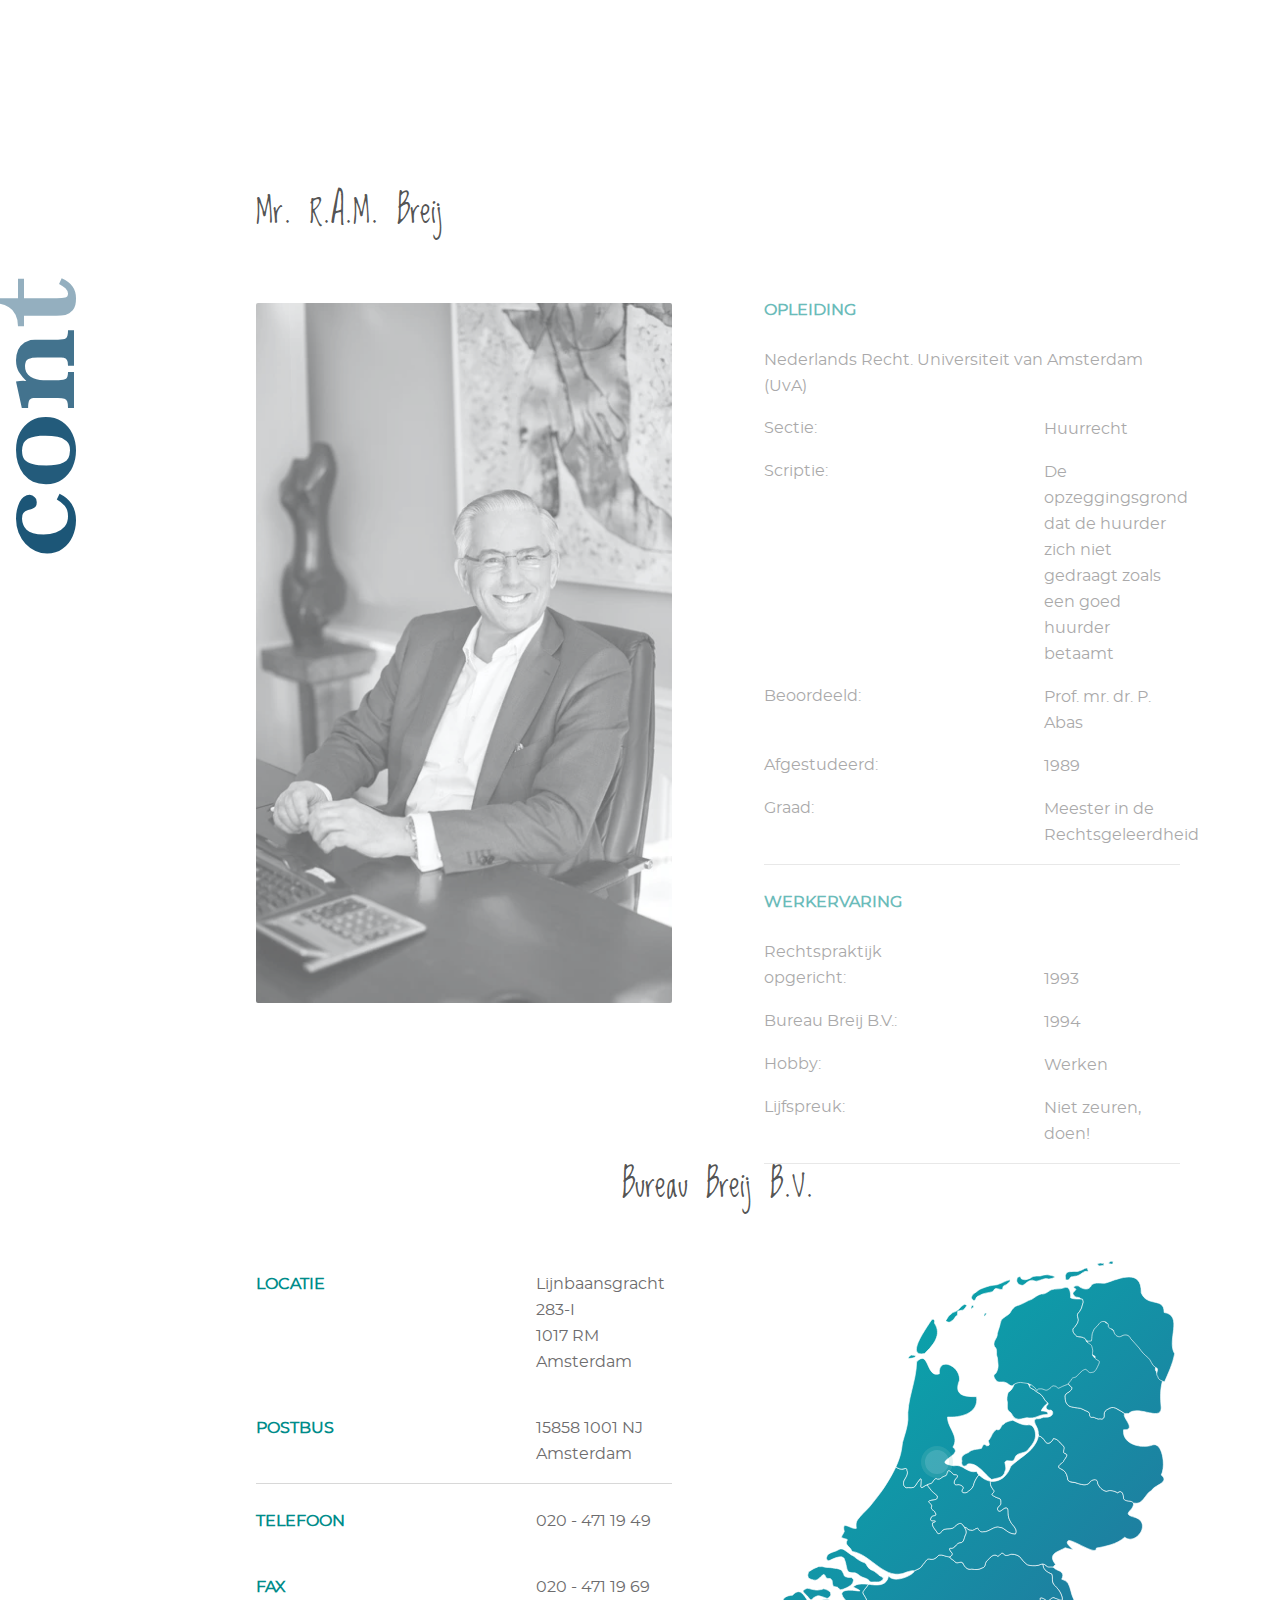
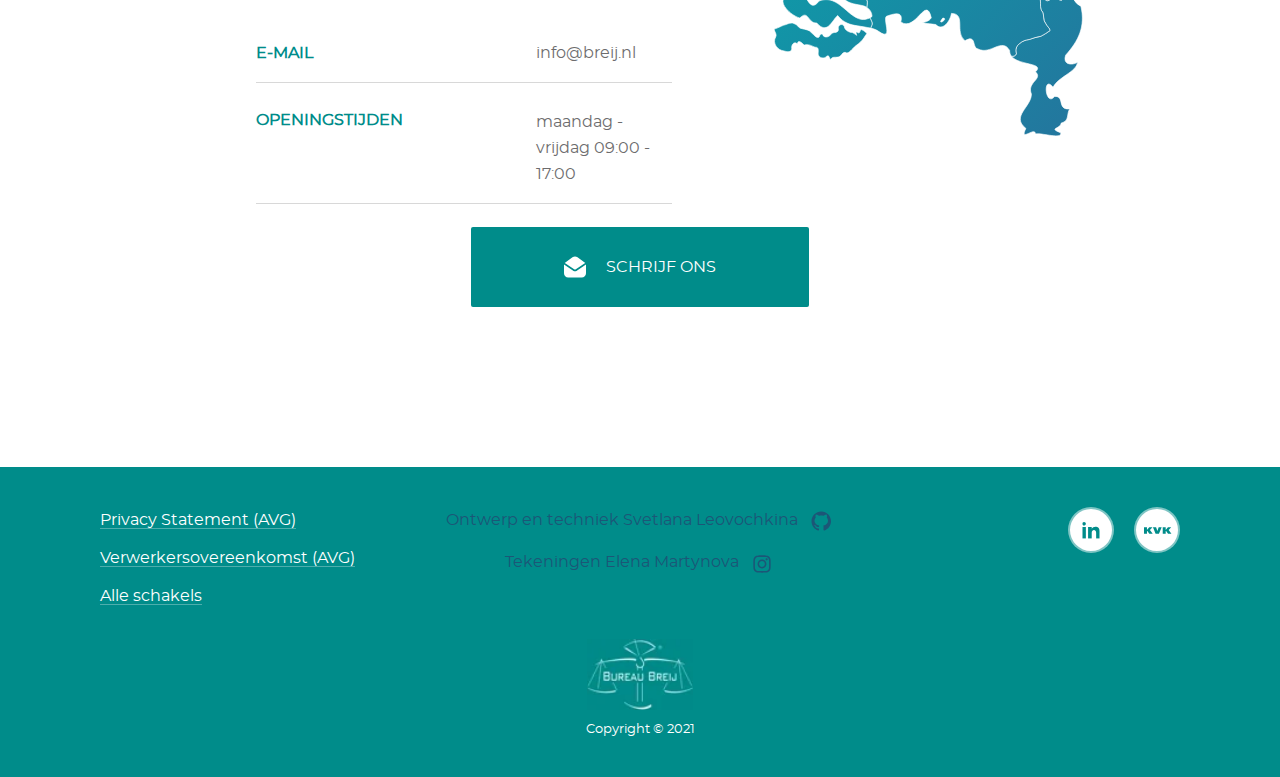
==== commit 7d8fce71: "Add files via upload" ====
--- a/contact.html
+++ b/contact.html
@@ -1 +1 @@
-<!DOCTYPE html><html lang="nl"><head><meta charset="UTF-8"><meta http-equiv="X-UA-Compatible" content="IE=edge"><meta name="viewport" content="width=device-width,initial-scale=1"><title>Bureau Breij Huurincasso</title><link rel="shortcut icon" href="#"><!-- <link rel="preload" href="fonts/baskerville-semibold.woff2" as="font"> --><link rel="stylesheet" href="css/styles.min.css"><script src="js/main.min.js" defer=""></script></head><body><div style="display:none"><svg xmlns="http://www.w3.org/2000/svg" xmlns:xlink="http://www.w3.org/1999/xlink" xmlns:x="http://ns.adobe.com/Extensibility/1.0/" xmlns:i="http://ns.adobe.com/AdobeIllustrator/10.0/" xmlns:graph="http://ns.adobe.com/Graphs/1.0/" xmlns:dc="http://purl.org/dc/elements/1.1/" xmlns:cc="http://creativecommons.org/ns#" xmlns:rdf="http://www.w3.org/1999/02/22-rdf-syntax-ns#" xmlns:svg="http://www.w3.org/2000/svg" xmlns:sodipodi="http://sodipodi.sourceforge.net/DTD/sodipodi-0.dtd" xmlns:inkscape="http://www.inkscape.org/namespaces/inkscape"><symbol id="apple-logo" viewBox="0 0 46.21 56.753"><path fill="#FFF" d="M38.593 30.15c.081 8.59 7.535 11.447 7.617 11.483-.062.202-1.19 4.073-3.927 8.072-2.365 3.457-4.82 6.901-8.688 6.973-3.799.07-5.021-2.253-9.365-2.253s-5.702 2.182-9.298 2.323c-3.733.142-6.576-3.739-8.961-7.184-4.875-7.046-8.598-19.91-3.597-28.593 2.484-4.313 6.925-7.043 11.743-7.114 3.666-.069 7.126 2.466 9.366 2.466 2.241 0 6.444-3.049 10.865-2.601 1.85.077 7.044.747 10.38 5.629-.269.168-6.197 3.62-6.135 10.799m-7.14-21.088c1.982-2.4 3.316-5.739 2.952-9.062-2.857.115-6.312 1.904-8.36 4.302-1.837 2.123-3.445 5.521-3.011 8.778 3.184.246 6.436-1.619 8.419-4.018"></path></symbol><symbol id="email-icon" viewBox="0 0 26 25"><g stroke="none" stroke-width="1" fill="#FFF" fill-rule="evenodd"><g transform="translate(-291.000000, -292.000000)" fill="#FFF" fill-rule="nonzero"><g transform="translate(291.000000, 292.000000)"><path d="M25.0218124,7.78360795 L13.5547002,15.4283494 C13.2188008,15.6522824 12.7811992,15.6522824 12.4452998,15.4283494 L0.978187567,7.78360795 C1.04878055,7.71922369 1.12276567,7.65792574 1.2,7.6 L10,1 C11.7777778,-0.333333333 14.2222222,-0.333333333 16,1 L24.8,7.6 C24.8772343,7.65792574 24.9512195,7.71922369 25.0218124,7.78360795 L25.0218124,7.78360795 Z M25.9671548,9.55708055 C25.9888751,9.70263552 26,9.85062829 26,10 L26,20 C26,22.7614237 23.7614237,25 21,25 L5,25 C2.23857625,25 0,22.7614237 0,20 L0,10 C0,9.85062829 0.0111248694,9.70263552 0.0328451896,9.55708055 L11.3358994,17.09245 C12.3435976,17.7642489 13.6564024,17.7642489 14.6641006,17.09245 L25.9671548,9.55708055 L25.9671548,9.55708055 Z"></path></g></g></g></symbol><symbol id="icon-experience" viewBox="0 0 100 100"><title>&#x2022;SET16-v3</title><path d="M51.834,22.259a5.052,5.052,0,0,0-3.962,1.793,6.286,6.286,0,0,0-1.343,5.017L49.636,45A2.363,2.363,0,0,0,51.9,46.586a2.281,2.281,0,0,0,2.2-1.581l3.046-15.968a6.116,6.116,0,0,0-1.273-4.967A5.113,5.113,0,0,0,51.834,22.259Z"></path><path d="M52.29,54.9a3.328,3.328,0,1,0,3.328,3.328A3.333,3.333,0,0,0,52.29,54.9Z"></path><path d="M80.017,30.369C75.971,11.48,53.751,9.574,42.244,12.514A26.23,26.23,0,0,0,24.417,28.758a15.645,15.645,0,0,0-.86,7.763,15.56,15.56,0,0,1,.448,3.1c-.081,2.4-5.1,8.867-6.155,10.806-.722,1.323-.974,2.439-.353,3.527.705,1.234,3.03,1.606,4.277,2.64a4.348,4.348,0,0,1,1.333,2.5c.668,3.191.253,3.544.253,6.767,0,5.794,6.191,5,8.175,4.6,2.062-.475,6.589-.871,6.589,4.684,0,.715-.044,12.211-.044,12.211H70.856s-1.828-15.4,0-22.3C73.236,55.775,83.985,49.253,80.017,30.369ZM52.29,64.741A6.512,6.512,0,1,1,58.8,58.229,6.519,6.519,0,0,1,52.29,64.741Zm7.994-35.166-.006.039-3.1,16.216A5.44,5.44,0,0,1,51.9,49.77a5.559,5.559,0,0,1-5.344-3.939l-.034-.14L43.392,29.62a9.541,9.541,0,0,1,2.059-7.638,8.526,8.526,0,0,1,12.85.027A9.3,9.3,0,0,1,60.284,29.575Z"></path></symbol><symbol id="icon-github" viewBox="0 0 16 16"><path d="M 7.5 1 C 3.910156 1 1 3.90625 1 7.488281 C 1 10.355469 2.863281 12.789063 5.445313 13.648438 C 5.769531 13.707031 6 13.375 6 13.125 C 6 12.972656 6.003906 12.789063 6 12.25 C 4.191406 12.640625 3.625 11.375 3.625 11.375 C 3.328125 10.625 2.96875 10.410156 2.96875 10.410156 C 2.378906 10.007813 3.011719 10.019531 3.011719 10.019531 C 3.664063 10.0625 4 10.625 4 10.625 C 4.5 11.5 5.628906 11.414063 6 11.25 C 6 10.851563 6.042969 10.5625 6.152344 10.378906 C 4.109375 10.019531 2.996094 8.839844 3 7.207031 C 3.003906 6.242188 3.335938 5.492188 3.875 4.9375 C 3.640625 4.640625 3.480469 3.625 3.960938 3 C 5.167969 3 5.886719 3.871094 5.886719 3.871094 C 5.886719 3.871094 6.453125 3.625 7.496094 3.625 C 8.542969 3.625 9.105469 3.859375 9.105469 3.859375 C 9.105469 3.859375 9.828125 3 11.035156 3 C 11.515625 3.625 11.355469 4.640625 11.167969 4.917969 C 11.683594 5.460938 12 6.210938 12 7.207031 C 12 8.839844 10.890625 10.019531 8.851563 10.375 C 8.980469 10.570313 9 10.84375 9 11.25 C 9 12.117188 9 12.910156 9 13.125 C 9 13.375 9.226563 13.710938 9.558594 13.648438 C 12.140625 12.785156 14 10.355469 14 7.488281 C 14 3.90625 11.089844 1 7.5 1 Z"></path></symbol><symbol id="icon-insta" viewBox="-100.7682 -167.947 873.3244 1007.682"><g><path d="M335.895 0c-91.224 0-102.663.387-138.49 2.021-35.752 1.631-60.169 7.31-81.535 15.612-22.088 8.584-40.82 20.07-59.493 38.743-18.674 18.673-30.16 37.407-38.743 59.495C9.33 137.236 3.653 161.653 2.02 197.405.386 233.232 0 244.671 0 335.895c0 91.222.386 102.661 2.02 138.488 1.633 35.752 7.31 60.169 15.614 81.534 8.584 22.088 20.07 40.82 38.743 59.495 18.674 18.673 37.405 30.159 59.493 38.743 21.366 8.302 45.783 13.98 81.535 15.612 35.827 1.634 47.266 2.021 138.49 2.021 91.222 0 102.661-.387 138.488-2.021 35.752-1.631 60.169-7.31 81.534-15.612 22.088-8.584 40.82-20.07 59.495-38.743 18.673-18.675 30.159-37.407 38.743-59.495 8.302-21.365 13.981-45.782 15.612-81.534 1.634-35.827 2.021-47.266 2.021-138.488 0-91.224-.387-102.663-2.021-138.49-1.631-35.752-7.31-60.169-15.612-81.534-8.584-22.088-20.07-40.822-38.743-59.495-18.675-18.673-37.407-30.159-59.495-38.743-21.365-8.302-45.782-13.981-81.534-15.612C438.556.387 427.117 0 335.895 0zm0 60.521c89.686 0 100.31.343 135.729 1.959 32.75 1.493 50.535 6.965 62.37 11.565 15.68 6.094 26.869 13.372 38.622 25.126 11.755 11.754 19.033 22.944 25.127 38.622 4.6 11.836 10.072 29.622 11.565 62.371 1.616 35.419 1.959 46.043 1.959 135.73 0 89.687-.343 100.311-1.959 135.73-1.493 32.75-6.965 50.535-11.565 62.37-6.094 15.68-13.372 26.869-25.127 38.622-11.753 11.755-22.943 19.033-38.621 25.127-11.836 4.6-29.622 10.072-62.371 11.565-35.413 1.616-46.036 1.959-135.73 1.959-89.694 0-100.315-.343-135.73-1.96-32.75-1.492-50.535-6.964-62.37-11.564-15.68-6.094-26.869-13.372-38.622-25.127-11.754-11.753-19.033-22.943-25.127-38.621-4.6-11.836-10.071-29.622-11.565-62.371-1.616-35.419-1.959-46.043-1.959-135.73 0-89.687.343-100.311 1.959-135.73 1.494-32.75 6.965-50.535 11.565-62.37 6.094-15.68 13.373-26.869 25.126-38.622 11.754-11.755 22.944-19.033 38.622-25.127 11.836-4.6 29.622-10.072 62.371-11.565 35.419-1.616 46.043-1.959 135.73-1.959"></path><path d="M335.895 447.859c-61.838 0-111.966-50.128-111.966-111.964 0-61.838 50.128-111.966 111.966-111.966 61.836 0 111.964 50.128 111.964 111.966 0 61.836-50.128 111.964-111.964 111.964zm0-284.451c-95.263 0-172.487 77.224-172.487 172.487 0 95.261 77.224 172.485 172.487 172.485 95.261 0 172.485-77.224 172.485-172.485 0-95.263-77.224-172.487-172.485-172.487m219.608-6.815c0 22.262-18.047 40.307-40.308 40.307-22.26 0-40.307-18.045-40.307-40.307 0-22.261 18.047-40.308 40.307-40.308 22.261 0 40.308 18.047 40.308 40.308"></path></g></symbol><symbol id="icon-kvk" viewBox="0 0 34 8"><g id="icons" stroke="none" stroke-width="1"><path d="M27.0446658,4.90575275 C26.9674813,4.79314565 26.9123495,4.72949816 26.8461913,4.69522644 C26.6973354,4.61689106 26.4878344,4.66585067 26.3941103,4.80783354 C26.3389785,4.90085679 26.3389785,5.10159119 26.3389785,5.17013464 L26.3389785,8 L22.7388704,8 L22.7388704,0 L26.3389785,0 L26.3389785,3.37331701 L29.0845433,1.39151576e-15 L33.0485215,1.39151576e-15 L29.9445998,3.52019584 L33.3076411,8 L29.2003202,8 L27.0446658,4.90575275 Z M14.0712093,8 L18.127243,8 L21.4578072,0.00489596083 L17.8249641,0.00489596083 L16.2586096,4.46022032 L16.2311297,4.46022032 L14.6757672,0 L10.8890365,0 L14.0712093,8 Z M6.46144982,8 L10.5687707,8 L7.20572945,3.52019584 L10.3096512,0 L6.34567299,0 L3.60010813,3.37331701 L3.60010813,0 L0,0 L0,7.99510404 L3.60010813,7.99510404 L3.60010813,5.16523868 C3.60010813,5.09669523 3.60010813,4.89106487 3.65523996,4.80293758 C3.74896406,4.66095471 3.95846499,4.6119951 4.10732092,4.69033048 C4.17347911,4.7246022 4.22861093,4.78824969 4.30579548,4.90085679 L6.46144982,8 Z" id="icon-kvk" fill-rule="nonzero"></path></g></symbol><symbol id="icon-linkedin" viewBox="0 0 24 24"><path d="M4.98 3.5c0 1.381-1.11 2.5-2.48 2.5s-2.48-1.119-2.48-2.5c0-1.38 1.11-2.5 2.48-2.5s2.48 1.12 2.48 2.5zm.02 4.5h-5v16h5v-16zm7.982 0h-4.968v16h4.969v-8.399c0-4.67 6.029-5.052 6.029 0v8.399h4.988v-10.131c0-7.88-8.922-7.593-11.018-3.714v-2.155z"></path></symbol><symbol id="icon-mail" viewBox="0 0 16 16"><path d="M8 10c-.266 0-.5-.094-1-.336L0 6v7c0 .55.45 1 1 1h14c.55 0 1-.45 1-1V6L9 9.664c-.5.242-.734.336-1 .336zm7-8H1c-.55 0-1 .45-1 1v.758l8 4.205 8-4.205V3c0-.55-.45-1-1-1z"></path></symbol><symbol id="icon-objective" viewBox="0 0 100 100"><g><g i:extraneous="self"><g><path d="M32.8,27.5h33.9c1.2,0,2.2-1,2.2-2.2v-9.6c0-1.2-1-2.2-2.2-2.2H61l0-0.2c-0.3-6-5.2-10.7-11.2-10.7     c-6,0-10.9,4.7-11.2,10.7l0,0.2h-5.8c-1.2,0-2.2,1-2.2,2.2v9.6C30.6,26.5,31.6,27.5,32.8,27.5z M49.8,9.2c2.5,0,4.5,2,4.5,4.5     c0,2.5-2,4.5-4.5,4.5c-2.5,0-4.5-2-4.5-4.5C45.3,11.3,47.3,9.2,49.8,9.2z"></path><path d="M81.4,20h-7.3v5.2c0,4-3.3,7.3-7.3,7.3H32.9c-4,0-7.3-3.3-7.3-7.3V20h-6.9c-2.8,0-5.1,2.3-5.1,5.1v67.3     c0,2.8,2.3,5.1,5.1,5.1h62.8c2.8,0,5.1-2.3,5.1-5.1V25.1C86.5,22.3,84.2,20,81.4,20z M71.2,81.6c0,1-0.8,1.7-1.7,1.7H30.6     c-1,0-1.7-0.8-1.7-1.7v-2.9c0-1,0.8-1.7,1.7-1.7h38.8c1,0,1.7,0.8,1.7,1.7V81.6z M71.2,65.5c0,1-0.8,1.7-1.7,1.7H30.6     c-1,0-1.7-0.8-1.7-1.7v-2.9c0-1,0.8-1.7,1.7-1.7h38.8c1,0,1.7,0.8,1.7,1.7V65.5z M71.2,49.4c0,1-0.8,1.7-1.7,1.7H30.6     c-1,0-1.7-0.8-1.7-1.7v-2.9c0-1,0.8-1.7,1.7-1.7h38.8c1,0,1.7,0.8,1.7,1.7V49.4z"></path></g></g></g></symbol><symbol id="icon-phone" viewBox="0 0 18 18"><path fill="#010101" d="M3.6 7.8c1.4 2.8 3.8 5.1 6.6 6.6l2.2-2.2c.3-.3.699-.4 1-.2 1.1.4 2.3.6 3.6.6.6 0 1 .4 1 1V17c0 .6-.4 1-1 1C7.6 18 0 10.4 0 1c0-.6.4-1 1-1h3.5c.6 0 1 .4 1 1 0 1.2.2 2.4.6 3.6.1.3 0 .7-.2 1L3.6 7.8z"></path></symbol><symbol id="icon-result" viewBox="0 0 32 32"><g transform="translate(0,-1020.3622)"><path d="m 13.991358,1026.3948 c -6.6264057,0 -11.9913517,5.36 -11.9913616,11.9827 9.9e-6,6.6227 5.3649559,11.9847 11.9913616,11.9847 6.626406,0 11.991352,-5.362 11.991362,-11.9847 -10e-6,-2.9506 -1.06987,-5.6467 -2.836881,-7.7337 l -1.77743,1.7765 c 1.319279,1.6293 2.113008,3.7014 2.113018,5.9572 2e-5,5.2324 -4.254747,9.4848 -9.490069,9.4848 -5.2353214,0 -9.4900891,-4.2524 -9.4900691,-9.4848 2e-5,-5.2324 4.2547777,-9.4848 9.4900691,-9.4848 2.257478,0 4.330229,0.7948 5.960563,2.1138 l 1.77743,-1.7784 c -2.088545,-1.7654 -4.785812,-2.8333 -7.737993,-2.8333 z"></path><path d="m 13.991358,1029.895 c -4.6954164,0 -8.4871885,3.7897 -8.4872085,8.4825 -2e-5,4.6929 3.7917622,8.4825 8.4872085,8.4825 4.695447,0 8.487229,-3.7896 8.487209,-8.4825 0,-1.9845 -0.682626,-3.8042 -1.820355,-5.2474 l -2.142288,2.1411 c 0.609941,0.8844 0.969685,1.9538 0.969685,3.1063 -2e-5,3.0268 -2.46579,5.4912 -5.494251,5.4912 -3.028461,0 -5.4942305,-2.4644 -5.4942504,-5.4912 -10e-6,-3.0268 2.4657694,-5.4912 5.4942504,-5.4912 1.153153,0 2.223154,0.3596 3.108078,0.9692 l 2.142288,-2.1392 c -1.444139,-1.1375 -3.264364,-1.8213 -5.250366,-1.8213 z"></path><path d="m 13.991358,1033.8828 c -2.488606,0 -4.4992017,2.0075 -4.4992017,4.4947 2e-5,2.4872 2.0106157,4.4967 4.4992017,4.4967 2.488586,0 4.499182,-2.0095 4.499202,-4.4967 0,-0.8796 -0.261366,-1.6928 -0.696541,-2.3848 l -1.597938,1.597 a 1.001151,1.000593 0 0 1 -0.02537,0.023 c 0.003,0 0.008,0 0.01169,0.01 0.395297,0.3961 0.412978,1.0215 0.03906,1.3962 -0.166386,0.166 -0.391631,0.2558 -0.632149,0.2671 -0.852798,0.042 -2.575435,0.08 -2.575435,0.08 0,0 0.06533,-1.6469 0.08002,-2.4668 0.004,-0.2818 0.06973,-0.5544 0.263395,-0.7488 0.186974,-0.1873 0.436653,-0.278 0.688739,-0.271 0.252076,0.01 0.50664,0.112 0.704343,0.31 l 0.002,0 c 0.003,0 0.003,0.01 0.006,0.01 a 1.001151,1.000593 0 0 1 0.02148,-0.023 l 1.597938,-1.5951 c -0.692755,-0.4346 -1.506034,-0.6962 -2.386173,-0.6962 z"></path><path d="m 27.50261,1022.3622 -2.497387,2.496 0,1.8037 -10.161237,10.14 c -0.03027,-0.051 -0.05714,-0.1038 -0.101464,-0.1482 -0.26731,-0.2679 -0.689448,-0.2805 -0.942374,-0.027 -0.131013,0.1313 -0.176855,0.3162 -0.179492,0.507 -0.01129,0.5545 -0.05464,1.6692 -0.05464,1.6692 0,0 1.165521,-0.027 1.742317,-0.055 0.16273,-0.01 0.316649,-0.07 0.429241,-0.1814 0.252586,-0.2536 0.239989,-0.6759 -0.02727,-0.9438 -0.04885,-0.049 -0.106728,-0.079 -0.163888,-0.1111 l 10.182664,-10.1575 1.773535,0 2.497386,-2.496 -2.497386,0 z"></path></g></symbol><symbol id="icon-search" viewBox="0 0 17 17"><image width="17" height="17" overflow="visible"></image><path d="M16.958 15.527L11.75 10.32A6.455 6.455 0 0 0 13 6.5 6.5 6.5 0 1 0 6.5 13a6.465 6.465 0 0 0 3.839-1.263l5.205 5.204 1.414-1.414zM6.5 11C4.019 11 2 8.981 2 6.5S4.019 2 6.5 2 11 4.019 11 6.5 8.981 11 6.5 11z"></path></symbol></svg></div><!-- <div class="container"> --><header class="page-header"><nav class="main-nav content-wrapper"><a class="main-nav__logo-link main-nav__logo-link--desktop" href="index.html"><picture class="main-nav__logo"><source type="image/webp" srcset="img/content-img/logo@1x.webp, img/content-img/logo@2x.webp 2x"><img class="main-nav__logo-img" src="img/content-img/logo@1x.png" srcset="img/content-img/logo@2x.png 2x" alt="Bureau Breij logo" width="56" height="37"></picture></a><ul class="main-nav__list"><li class="main-nav__item"><a class="main-nav__link" href="index.html">Home</a></li><li class="main-nav__item"><a class="main-nav__link" href="rent-collection.html">Huurincasso</a></li><li class="main-nav__item"><a class="main-nav__link" href="https://portal.breij.nl/portal/opdracht" target="_blank">Incasso opdracht</a></li><li class="main-nav__item"><a class="main-nav__link" href="https://portal.breij.nl/login" target="_blank">Portaal</a></li><li class="main-nav__item"><a class="main-nav__link" href="mobile-app.html">Onze App</a></li><li class="main-nav__item"><a class="main-nav__link" href="links.html">Schakel</a></li><li class="main-nav__item"><a class="main-nav__link main-nav__link--active" href="#">Contact</a></li></ul><button class="main-nav__toggle main-nav__toggle--off" type="button">Open menu</button></nav></header><main class="contact-page"><h1 class="contact-page__title title title--vertical title--vertical-contact title--animated">contact</h1><h2 class="contact-page__sub-title card-title">Mr. R.A.M. Breij</h2><section class="contact-page__top section-onload"><h3 class="visually-hidden">Het cv van Mr. R.A.M. Breij</h3><div class="contact-page__image-container"><picture><source type="image/webp" media="(min-width: 1150px)" srcset="img/content-img/roel-photo-desktop@1x.webp, img/content-img/roel-photo-desktop@2x.webp 2x"><source type="image/webp" media="(min-width: 768px)" srcset="img/content-img/roel-photo-tablet@1x.webp, img/content-img/roel-photo-tablet@2x.webp 2x"><source type="image/webp" srcset="img/content-img/roel-photo-mobile@1x.webp, img/content-img/roel-photo-mobile@2x.webp 2x"><source media="(min-width: 1150px)" srcset="img/content-img/roel-photo-desktop@1x.jpg, img/content-img/roel-photo-desktop@2x.jpg 2x"><source media="(min-width: 768px)" srcset="img/content-img/roel-photo-tablet@1x.jpg, img/content-img/roel-photo-tablet@2x.jpg 2x"><img class="contact-page__image" src="img/content-img/roel-photo-mobile@1x.jpg" srcset="img/content-img/roel-photo-mobile@2x.jpg 2x" alt="Foto van R.A.M. Breij" width="250" height="375"></picture></div><div class="contact-page__person-container content-wrapper content-wrapper--contact-person"><dl class="contact-page__person"><dt class="contact-page__person-title contact-page__person-title--first">Opleiding</dt><dd class="contact-page__person-value contact-page__value-nomargin">Nederlands Recht. Universiteit van Amsterdam (UvA)</dd><dt class="contact-page__person-key">Sectie:</dt><dd class="contact-page__person-value">Huurrecht</dd><dt class="contact-page__person-key">Scriptie:</dt><dd class="contact-page__person-value">De opzeggingsgrond dat de huurder zich niet gedraagt zoals een goed huurder betaamt</dd><dt class="contact-page__person-key">Beoordeeld:</dt><dd class="contact-page__person-value">Prof. mr. dr. P. Abas</dd><dt class="contact-page__person-key">Afgestudeerd:</dt><dd class="contact-page__person-value">1989</dd><dt class="contact-page__person-key">Graad:</dt><dd class="contact-page__person-value">Meester in de Rechtsgeleerdheid</dd></dl><dl class="contact-page__person"><dt class="contact-page__person-title">Werkervaring</dt><dt class="contact-page__person-key">Rechtspraktijk<br>opgericht:</dt><dd class="contact-page__person-value">1993</dd><dt class="contact-page__person-key">Bureau Breij B.V.:</dt><dd class="contact-page__person-value">1994</dd><dt class="contact-page__person-key">Hobby:</dt><dd class="contact-page__person-value">Werken</dd><dt class="contact-page__person-key">Lijfspreuk:</dt><dd class="contact-page__person-value">Niet zeuren, doen!</dd></dl></div></section><section class="contact-page__office-info content-wrapper content-wrapper--contact-office"><h2 class="contact-page__sub-title contact-page__sub-title--office card-title">Bureau Breij B.V.</h2><div class="contact-page__office-content"><div class="contact-page__office-container"><dl class="contact-page__office"><dt class="contact-page__office-title">Locatie</dt><dd class="contact-page__office-value">Lijnbaansgracht 283-I<br>1017 RM Amsterdam</dd><dt class="contact-page__office-title">Postbus</dt><dd class="contact-page__office-value">15858 1001 NJ Amsterdam</dd></dl><dl class="contact-page__office"><dt class="contact-page__office-title">Telefoon</dt><dd class="contact-page__office-value"><a href="tel:+0204711949"></a>020 - 471 19 49</dd><dt class="contact-page__office-title">Fax</dt><dd class="contact-page__office-value">020 - 471 19 69</dd><dt class="contact-page__office-title">E-mail</dt><dd class="contact-page__office-value">info@breij.nl</dd></dl><dl class="contact-page__office"><dt class="contact-page__office-title">Openingstijden</dt><dd class="contact-page__office-value contact-page__value-nomargin contact-page__value-nomargin--desktop">maandag - vrijdag 09:00 - 17:00</dd></dl></div><div class="contact-page__map-container"><img class="contact-page__map-shape" src="img/content-img/netherlands-shape.svg" alt="Locatie in Nederland"><div class="contact-page__map-background"></div><a class="contact-page__map-link" href="#"></a></div></div></section><a class="contact-page__button green-button green-button--email" href="mailto:info@breij.nl?subject=Bericht%20van%20de%20website"><svg class="green-button__icon green-button__icon--email" width="22" height="22" aria-hidden="true" focusable="false"><use xlink:href="#email-icon"></use></svg> <span class="green-button__span">Schrijf ons</span></a></main><footer class="page-footer content-wrapper"><ul class="page-footer__social-list social-list"><li class="social-list__item social-list__item--linkedin"><a class="social-list__link social-list__link--linkedin" href="#" target="_blank" aria-label="Bureau Breij LinkedIn"><svg class="social-list__image social-list__image--linkedin" width="22" height="22" aria-hidden="true" focusable="false"><use xlink:href="#icon-linkedin"></use></svg></a></li><li class="social-list__item social-list__item--kvk"><a class="social-list__link" href="#" target="_blank" aria-label="Bureau Breij KVK"><svg class="social-list__image social-list__image--kvk" width="28" height="15" aria-hidden="true" focusable="false"><use xlink:href="#icon-kvk"></use></svg></a></li></ul><ul class="page-footer__links-list"><li class="page-footer__links-item"><a class="page-footer__link" href="privacy-statement.html">Privacy Statement (AVG)</a></li><li class="page-footer__links-item"><a class="page-footer__link" href="#" target="_blank">Verwerkersovereenkomst (AVG)</a></li><li class="page-footer__links-item"><a class="page-footer__link" href="links.html">Alle schakels</a></li></ul><ul class="page-footer__developers developers-list"><li class="developers-list__item"><a class="developers-list__link" href="https://github.com/SwetlanaL" target="_blank" aria-label="Svetlana Leovochkina GitHub"><span class="developers-list__name">Ontwerp en techniek Svetlana Leovochkina</span> <svg class="developers-list__icon developers-list__icon--github" width="24" height="24" aria-hidden="true" focusable="false"><use xlink:href="#icon-github"></use></svg></a></li><li class="developers-list__item developers-list__item--instagram"><a class="developers-list__link developers-list__link--instagram" href="https://www.instagram.com/emart_art/?hl=ru" target="_blank" aria-label="Elena Martynova Instagram"><span class="developers-list__name">Tekeningen Elena Martynova</span> <svg class="developers-list__icon developers-list__icon--instagram" width="24" height="24" aria-hidden="true" focusable="false"><use xlink:href="#icon-insta"></use></svg></a></li></ul><div class="page-footer__logo"><a class="page-footer__logo-link" href="index.html"><picture><source type="image/webp" srcset="img/content-img/logo-footer-mobile@1x.webp, img/content-img/logo-footer-mobile@2x.webp 2x"><img class="page-footer__logo-image" src="img/content-img/logo-footer-mobile@1x.png" srcset="img/content-img/logo-footer-mobile@2x.png 2x" alt="Bureau Breij logo" width="90" height="61"></picture></a><p class="page-footer__copyright">Copyright &#169; 2021</p></div></footer><!-- </div> --><div class="modal"><div class="modal__map"><h2 class="visually-hidden">Kaart met het adres van het kantoor</h2><iframe class="modal__map-link" src="https://www.google.com/maps/embed?pb=!1m18!1m12!1m3!1d978.2770622445474!2d4.884963402425843!3d52.3618120637392!2m3!1f0!2f0!3f0!3m2!1i1024!2i768!4f13.1!3m3!1m2!1s0x47c609e953fca4a9%3A0x50d09e90967bd265!2sLijnbaansgracht%20283i%2C%201017%20RM%20Amsterdam%2C%20Nederland!5e0!3m2!1snl!2sru!4v1624125894554!5m2!1snl!2sru" width="600" height="450" style="border:0;" allowfullscreen="" loading="lazy"></iframe><button class="modal__close-button" type="button">Sluiten</button></div></div><!-- <script src="js/picturefill.js"></script> --></body></html>+<!DOCTYPE html><html lang="nl"><head><meta charset="UTF-8"><meta http-equiv="X-UA-Compatible" content="IE=edge"><meta name="viewport" content="width=device-width,initial-scale=1"><title>Bureau Breij Huurincasso</title><link rel="shortcut icon" href="#"><!-- <link rel="preload" href="fonts/baskerville-semibold.woff2" as="font"> --><link rel="stylesheet" href="css/styles.min.css"><script src="js/main.min.js" defer=""></script></head><body><div style="display:none"><svg xmlns="http://www.w3.org/2000/svg" xmlns:xlink="http://www.w3.org/1999/xlink" xmlns:x="http://ns.adobe.com/Extensibility/1.0/" xmlns:i="http://ns.adobe.com/AdobeIllustrator/10.0/" xmlns:graph="http://ns.adobe.com/Graphs/1.0/" xmlns:dc="http://purl.org/dc/elements/1.1/" xmlns:cc="http://creativecommons.org/ns#" xmlns:rdf="http://www.w3.org/1999/02/22-rdf-syntax-ns#" xmlns:svg="http://www.w3.org/2000/svg" xmlns:sodipodi="http://sodipodi.sourceforge.net/DTD/sodipodi-0.dtd" xmlns:inkscape="http://www.inkscape.org/namespaces/inkscape"><symbol id="apple-logo" viewBox="0 0 46.21 56.753"><path fill="#FFF" d="M38.593 30.15c.081 8.59 7.535 11.447 7.617 11.483-.062.202-1.19 4.073-3.927 8.072-2.365 3.457-4.82 6.901-8.688 6.973-3.799.07-5.021-2.253-9.365-2.253s-5.702 2.182-9.298 2.323c-3.733.142-6.576-3.739-8.961-7.184-4.875-7.046-8.598-19.91-3.597-28.593 2.484-4.313 6.925-7.043 11.743-7.114 3.666-.069 7.126 2.466 9.366 2.466 2.241 0 6.444-3.049 10.865-2.601 1.85.077 7.044.747 10.38 5.629-.269.168-6.197 3.62-6.135 10.799m-7.14-21.088c1.982-2.4 3.316-5.739 2.952-9.062-2.857.115-6.312 1.904-8.36 4.302-1.837 2.123-3.445 5.521-3.011 8.778 3.184.246 6.436-1.619 8.419-4.018"></path></symbol><symbol id="email-icon" viewBox="0 0 26 25"><g stroke="none" stroke-width="1" fill="#FFF" fill-rule="evenodd"><g transform="translate(-291.000000, -292.000000)" fill="#FFF" fill-rule="nonzero"><g transform="translate(291.000000, 292.000000)"><path d="M25.0218124,7.78360795 L13.5547002,15.4283494 C13.2188008,15.6522824 12.7811992,15.6522824 12.4452998,15.4283494 L0.978187567,7.78360795 C1.04878055,7.71922369 1.12276567,7.65792574 1.2,7.6 L10,1 C11.7777778,-0.333333333 14.2222222,-0.333333333 16,1 L24.8,7.6 C24.8772343,7.65792574 24.9512195,7.71922369 25.0218124,7.78360795 L25.0218124,7.78360795 Z M25.9671548,9.55708055 C25.9888751,9.70263552 26,9.85062829 26,10 L26,20 C26,22.7614237 23.7614237,25 21,25 L5,25 C2.23857625,25 0,22.7614237 0,20 L0,10 C0,9.85062829 0.0111248694,9.70263552 0.0328451896,9.55708055 L11.3358994,17.09245 C12.3435976,17.7642489 13.6564024,17.7642489 14.6641006,17.09245 L25.9671548,9.55708055 L25.9671548,9.55708055 Z"></path></g></g></g></symbol><symbol id="icon-experience" viewBox="0 0 100 100"><title>&#x2022;SET16-v3</title><path d="M51.834,22.259a5.052,5.052,0,0,0-3.962,1.793,6.286,6.286,0,0,0-1.343,5.017L49.636,45A2.363,2.363,0,0,0,51.9,46.586a2.281,2.281,0,0,0,2.2-1.581l3.046-15.968a6.116,6.116,0,0,0-1.273-4.967A5.113,5.113,0,0,0,51.834,22.259Z"></path><path d="M52.29,54.9a3.328,3.328,0,1,0,3.328,3.328A3.333,3.333,0,0,0,52.29,54.9Z"></path><path d="M80.017,30.369C75.971,11.48,53.751,9.574,42.244,12.514A26.23,26.23,0,0,0,24.417,28.758a15.645,15.645,0,0,0-.86,7.763,15.56,15.56,0,0,1,.448,3.1c-.081,2.4-5.1,8.867-6.155,10.806-.722,1.323-.974,2.439-.353,3.527.705,1.234,3.03,1.606,4.277,2.64a4.348,4.348,0,0,1,1.333,2.5c.668,3.191.253,3.544.253,6.767,0,5.794,6.191,5,8.175,4.6,2.062-.475,6.589-.871,6.589,4.684,0,.715-.044,12.211-.044,12.211H70.856s-1.828-15.4,0-22.3C73.236,55.775,83.985,49.253,80.017,30.369ZM52.29,64.741A6.512,6.512,0,1,1,58.8,58.229,6.519,6.519,0,0,1,52.29,64.741Zm7.994-35.166-.006.039-3.1,16.216A5.44,5.44,0,0,1,51.9,49.77a5.559,5.559,0,0,1-5.344-3.939l-.034-.14L43.392,29.62a9.541,9.541,0,0,1,2.059-7.638,8.526,8.526,0,0,1,12.85.027A9.3,9.3,0,0,1,60.284,29.575Z"></path></symbol><symbol id="icon-github" viewBox="0 0 16 16"><path d="M 7.5 1 C 3.910156 1 1 3.90625 1 7.488281 C 1 10.355469 2.863281 12.789063 5.445313 13.648438 C 5.769531 13.707031 6 13.375 6 13.125 C 6 12.972656 6.003906 12.789063 6 12.25 C 4.191406 12.640625 3.625 11.375 3.625 11.375 C 3.328125 10.625 2.96875 10.410156 2.96875 10.410156 C 2.378906 10.007813 3.011719 10.019531 3.011719 10.019531 C 3.664063 10.0625 4 10.625 4 10.625 C 4.5 11.5 5.628906 11.414063 6 11.25 C 6 10.851563 6.042969 10.5625 6.152344 10.378906 C 4.109375 10.019531 2.996094 8.839844 3 7.207031 C 3.003906 6.242188 3.335938 5.492188 3.875 4.9375 C 3.640625 4.640625 3.480469 3.625 3.960938 3 C 5.167969 3 5.886719 3.871094 5.886719 3.871094 C 5.886719 3.871094 6.453125 3.625 7.496094 3.625 C 8.542969 3.625 9.105469 3.859375 9.105469 3.859375 C 9.105469 3.859375 9.828125 3 11.035156 3 C 11.515625 3.625 11.355469 4.640625 11.167969 4.917969 C 11.683594 5.460938 12 6.210938 12 7.207031 C 12 8.839844 10.890625 10.019531 8.851563 10.375 C 8.980469 10.570313 9 10.84375 9 11.25 C 9 12.117188 9 12.910156 9 13.125 C 9 13.375 9.226563 13.710938 9.558594 13.648438 C 12.140625 12.785156 14 10.355469 14 7.488281 C 14 3.90625 11.089844 1 7.5 1 Z"></path></symbol><symbol id="icon-insta" viewBox="-100.7682 -167.947 873.3244 1007.682"><g><path d="M335.895 0c-91.224 0-102.663.387-138.49 2.021-35.752 1.631-60.169 7.31-81.535 15.612-22.088 8.584-40.82 20.07-59.493 38.743-18.674 18.673-30.16 37.407-38.743 59.495C9.33 137.236 3.653 161.653 2.02 197.405.386 233.232 0 244.671 0 335.895c0 91.222.386 102.661 2.02 138.488 1.633 35.752 7.31 60.169 15.614 81.534 8.584 22.088 20.07 40.82 38.743 59.495 18.674 18.673 37.405 30.159 59.493 38.743 21.366 8.302 45.783 13.98 81.535 15.612 35.827 1.634 47.266 2.021 138.49 2.021 91.222 0 102.661-.387 138.488-2.021 35.752-1.631 60.169-7.31 81.534-15.612 22.088-8.584 40.82-20.07 59.495-38.743 18.673-18.675 30.159-37.407 38.743-59.495 8.302-21.365 13.981-45.782 15.612-81.534 1.634-35.827 2.021-47.266 2.021-138.488 0-91.224-.387-102.663-2.021-138.49-1.631-35.752-7.31-60.169-15.612-81.534-8.584-22.088-20.07-40.822-38.743-59.495-18.675-18.673-37.407-30.159-59.495-38.743-21.365-8.302-45.782-13.981-81.534-15.612C438.556.387 427.117 0 335.895 0zm0 60.521c89.686 0 100.31.343 135.729 1.959 32.75 1.493 50.535 6.965 62.37 11.565 15.68 6.094 26.869 13.372 38.622 25.126 11.755 11.754 19.033 22.944 25.127 38.622 4.6 11.836 10.072 29.622 11.565 62.371 1.616 35.419 1.959 46.043 1.959 135.73 0 89.687-.343 100.311-1.959 135.73-1.493 32.75-6.965 50.535-11.565 62.37-6.094 15.68-13.372 26.869-25.127 38.622-11.753 11.755-22.943 19.033-38.621 25.127-11.836 4.6-29.622 10.072-62.371 11.565-35.413 1.616-46.036 1.959-135.73 1.959-89.694 0-100.315-.343-135.73-1.96-32.75-1.492-50.535-6.964-62.37-11.564-15.68-6.094-26.869-13.372-38.622-25.127-11.754-11.753-19.033-22.943-25.127-38.621-4.6-11.836-10.071-29.622-11.565-62.371-1.616-35.419-1.959-46.043-1.959-135.73 0-89.687.343-100.311 1.959-135.73 1.494-32.75 6.965-50.535 11.565-62.37 6.094-15.68 13.373-26.869 25.126-38.622 11.754-11.755 22.944-19.033 38.622-25.127 11.836-4.6 29.622-10.072 62.371-11.565 35.419-1.616 46.043-1.959 135.73-1.959"></path><path d="M335.895 447.859c-61.838 0-111.966-50.128-111.966-111.964 0-61.838 50.128-111.966 111.966-111.966 61.836 0 111.964 50.128 111.964 111.966 0 61.836-50.128 111.964-111.964 111.964zm0-284.451c-95.263 0-172.487 77.224-172.487 172.487 0 95.261 77.224 172.485 172.487 172.485 95.261 0 172.485-77.224 172.485-172.485 0-95.263-77.224-172.487-172.485-172.487m219.608-6.815c0 22.262-18.047 40.307-40.308 40.307-22.26 0-40.307-18.045-40.307-40.307 0-22.261 18.047-40.308 40.307-40.308 22.261 0 40.308 18.047 40.308 40.308"></path></g></symbol><symbol id="icon-kvk" viewBox="0 0 34 8"><g id="icons" stroke="none" stroke-width="1"><path d="M27.0446658,4.90575275 C26.9674813,4.79314565 26.9123495,4.72949816 26.8461913,4.69522644 C26.6973354,4.61689106 26.4878344,4.66585067 26.3941103,4.80783354 C26.3389785,4.90085679 26.3389785,5.10159119 26.3389785,5.17013464 L26.3389785,8 L22.7388704,8 L22.7388704,0 L26.3389785,0 L26.3389785,3.37331701 L29.0845433,1.39151576e-15 L33.0485215,1.39151576e-15 L29.9445998,3.52019584 L33.3076411,8 L29.2003202,8 L27.0446658,4.90575275 Z M14.0712093,8 L18.127243,8 L21.4578072,0.00489596083 L17.8249641,0.00489596083 L16.2586096,4.46022032 L16.2311297,4.46022032 L14.6757672,0 L10.8890365,0 L14.0712093,8 Z M6.46144982,8 L10.5687707,8 L7.20572945,3.52019584 L10.3096512,0 L6.34567299,0 L3.60010813,3.37331701 L3.60010813,0 L0,0 L0,7.99510404 L3.60010813,7.99510404 L3.60010813,5.16523868 C3.60010813,5.09669523 3.60010813,4.89106487 3.65523996,4.80293758 C3.74896406,4.66095471 3.95846499,4.6119951 4.10732092,4.69033048 C4.17347911,4.7246022 4.22861093,4.78824969 4.30579548,4.90085679 L6.46144982,8 Z" id="icon-kvk" fill-rule="nonzero"></path></g></symbol><symbol id="icon-linkedin" viewBox="0 0 24 24"><path d="M4.98 3.5c0 1.381-1.11 2.5-2.48 2.5s-2.48-1.119-2.48-2.5c0-1.38 1.11-2.5 2.48-2.5s2.48 1.12 2.48 2.5zm.02 4.5h-5v16h5v-16zm7.982 0h-4.968v16h4.969v-8.399c0-4.67 6.029-5.052 6.029 0v8.399h4.988v-10.131c0-7.88-8.922-7.593-11.018-3.714v-2.155z"></path></symbol><symbol id="icon-mail" viewBox="0 0 16 16"><path d="M8 10c-.266 0-.5-.094-1-.336L0 6v7c0 .55.45 1 1 1h14c.55 0 1-.45 1-1V6L9 9.664c-.5.242-.734.336-1 .336zm7-8H1c-.55 0-1 .45-1 1v.758l8 4.205 8-4.205V3c0-.55-.45-1-1-1z"></path></symbol><symbol id="icon-objective" viewBox="0 0 100 100"><g><g i:extraneous="self"><g><path d="M32.8,27.5h33.9c1.2,0,2.2-1,2.2-2.2v-9.6c0-1.2-1-2.2-2.2-2.2H61l0-0.2c-0.3-6-5.2-10.7-11.2-10.7     c-6,0-10.9,4.7-11.2,10.7l0,0.2h-5.8c-1.2,0-2.2,1-2.2,2.2v9.6C30.6,26.5,31.6,27.5,32.8,27.5z M49.8,9.2c2.5,0,4.5,2,4.5,4.5     c0,2.5-2,4.5-4.5,4.5c-2.5,0-4.5-2-4.5-4.5C45.3,11.3,47.3,9.2,49.8,9.2z"></path><path d="M81.4,20h-7.3v5.2c0,4-3.3,7.3-7.3,7.3H32.9c-4,0-7.3-3.3-7.3-7.3V20h-6.9c-2.8,0-5.1,2.3-5.1,5.1v67.3     c0,2.8,2.3,5.1,5.1,5.1h62.8c2.8,0,5.1-2.3,5.1-5.1V25.1C86.5,22.3,84.2,20,81.4,20z M71.2,81.6c0,1-0.8,1.7-1.7,1.7H30.6     c-1,0-1.7-0.8-1.7-1.7v-2.9c0-1,0.8-1.7,1.7-1.7h38.8c1,0,1.7,0.8,1.7,1.7V81.6z M71.2,65.5c0,1-0.8,1.7-1.7,1.7H30.6     c-1,0-1.7-0.8-1.7-1.7v-2.9c0-1,0.8-1.7,1.7-1.7h38.8c1,0,1.7,0.8,1.7,1.7V65.5z M71.2,49.4c0,1-0.8,1.7-1.7,1.7H30.6     c-1,0-1.7-0.8-1.7-1.7v-2.9c0-1,0.8-1.7,1.7-1.7h38.8c1,0,1.7,0.8,1.7,1.7V49.4z"></path></g></g></g></symbol><symbol id="icon-phone" viewBox="0 0 18 18"><path fill="#010101" d="M3.6 7.8c1.4 2.8 3.8 5.1 6.6 6.6l2.2-2.2c.3-.3.699-.4 1-.2 1.1.4 2.3.6 3.6.6.6 0 1 .4 1 1V17c0 .6-.4 1-1 1C7.6 18 0 10.4 0 1c0-.6.4-1 1-1h3.5c.6 0 1 .4 1 1 0 1.2.2 2.4.6 3.6.1.3 0 .7-.2 1L3.6 7.8z"></path></symbol><symbol id="icon-result" viewBox="0 0 32 32"><g transform="translate(0,-1020.3622)"><path d="m 13.991358,1026.3948 c -6.6264057,0 -11.9913517,5.36 -11.9913616,11.9827 9.9e-6,6.6227 5.3649559,11.9847 11.9913616,11.9847 6.626406,0 11.991352,-5.362 11.991362,-11.9847 -10e-6,-2.9506 -1.06987,-5.6467 -2.836881,-7.7337 l -1.77743,1.7765 c 1.319279,1.6293 2.113008,3.7014 2.113018,5.9572 2e-5,5.2324 -4.254747,9.4848 -9.490069,9.4848 -5.2353214,0 -9.4900891,-4.2524 -9.4900691,-9.4848 2e-5,-5.2324 4.2547777,-9.4848 9.4900691,-9.4848 2.257478,0 4.330229,0.7948 5.960563,2.1138 l 1.77743,-1.7784 c -2.088545,-1.7654 -4.785812,-2.8333 -7.737993,-2.8333 z"></path><path d="m 13.991358,1029.895 c -4.6954164,0 -8.4871885,3.7897 -8.4872085,8.4825 -2e-5,4.6929 3.7917622,8.4825 8.4872085,8.4825 4.695447,0 8.487229,-3.7896 8.487209,-8.4825 0,-1.9845 -0.682626,-3.8042 -1.820355,-5.2474 l -2.142288,2.1411 c 0.609941,0.8844 0.969685,1.9538 0.969685,3.1063 -2e-5,3.0268 -2.46579,5.4912 -5.494251,5.4912 -3.028461,0 -5.4942305,-2.4644 -5.4942504,-5.4912 -10e-6,-3.0268 2.4657694,-5.4912 5.4942504,-5.4912 1.153153,0 2.223154,0.3596 3.108078,0.9692 l 2.142288,-2.1392 c -1.444139,-1.1375 -3.264364,-1.8213 -5.250366,-1.8213 z"></path><path d="m 13.991358,1033.8828 c -2.488606,0 -4.4992017,2.0075 -4.4992017,4.4947 2e-5,2.4872 2.0106157,4.4967 4.4992017,4.4967 2.488586,0 4.499182,-2.0095 4.499202,-4.4967 0,-0.8796 -0.261366,-1.6928 -0.696541,-2.3848 l -1.597938,1.597 a 1.001151,1.000593 0 0 1 -0.02537,0.023 c 0.003,0 0.008,0 0.01169,0.01 0.395297,0.3961 0.412978,1.0215 0.03906,1.3962 -0.166386,0.166 -0.391631,0.2558 -0.632149,0.2671 -0.852798,0.042 -2.575435,0.08 -2.575435,0.08 0,0 0.06533,-1.6469 0.08002,-2.4668 0.004,-0.2818 0.06973,-0.5544 0.263395,-0.7488 0.186974,-0.1873 0.436653,-0.278 0.688739,-0.271 0.252076,0.01 0.50664,0.112 0.704343,0.31 l 0.002,0 c 0.003,0 0.003,0.01 0.006,0.01 a 1.001151,1.000593 0 0 1 0.02148,-0.023 l 1.597938,-1.5951 c -0.692755,-0.4346 -1.506034,-0.6962 -2.386173,-0.6962 z"></path><path d="m 27.50261,1022.3622 -2.497387,2.496 0,1.8037 -10.161237,10.14 c -0.03027,-0.051 -0.05714,-0.1038 -0.101464,-0.1482 -0.26731,-0.2679 -0.689448,-0.2805 -0.942374,-0.027 -0.131013,0.1313 -0.176855,0.3162 -0.179492,0.507 -0.01129,0.5545 -0.05464,1.6692 -0.05464,1.6692 0,0 1.165521,-0.027 1.742317,-0.055 0.16273,-0.01 0.316649,-0.07 0.429241,-0.1814 0.252586,-0.2536 0.239989,-0.6759 -0.02727,-0.9438 -0.04885,-0.049 -0.106728,-0.079 -0.163888,-0.1111 l 10.182664,-10.1575 1.773535,0 2.497386,-2.496 -2.497386,0 z"></path></g></symbol><symbol id="icon-search" viewBox="0 0 17 17"><image width="17" height="17" overflow="visible"></image><path d="M16.958 15.527L11.75 10.32A6.455 6.455 0 0 0 13 6.5 6.5 6.5 0 1 0 6.5 13a6.465 6.465 0 0 0 3.839-1.263l5.205 5.204 1.414-1.414zM6.5 11C4.019 11 2 8.981 2 6.5S4.019 2 6.5 2 11 4.019 11 6.5 8.981 11 6.5 11z"></path></symbol></svg></div><!-- <div class="container"> --><header class="page-header"><nav class="main-nav"><a class="main-nav__logo-link main-nav__logo-link--desktop" href="index.html"><picture class="main-nav__logo"><source type="image/webp" srcset="img/content-img/logo@1x.webp, img/content-img/logo@2x.webp 2x"><img class="main-nav__logo-img" src="img/content-img/logo@1x.png" srcset="img/content-img/logo@2x.png 2x" alt="Bureau Breij logo" width="56" height="37"></picture></a><ul class="main-nav__list"><li class="main-nav__item"><a class="main-nav__link" href="index.html">Home</a></li><li class="main-nav__item"><a class="main-nav__link" href="rent-collection.html">Huurincasso</a></li><li class="main-nav__item"><a class="main-nav__link" href="https://portal.breij.nl/portal/opdracht" target="_blank">Incasso opdracht</a></li><li class="main-nav__item"><a class="main-nav__link" href="https://portal.breij.nl/login" target="_blank">Portaal</a></li><li class="main-nav__item"><a class="main-nav__link" href="mobile-app.html">Onze App</a></li><li class="main-nav__item"><a class="main-nav__link" href="links.html">Schakel</a></li><li class="main-nav__item"><a class="main-nav__link main-nav__link--active" href="#">Contact</a></li></ul><button class="main-nav__toggle main-nav__toggle--off" type="button">Open menu</button></nav></header><main class="contact-page"><h1 class="contact-page__title title title--vertical title--vertical-contact title--animated">contact</h1><h2 class="contact-page__sub-title card-title">Mr. R.A.M. Breij</h2><section class="contact-page__top section-onload"><h3 class="visually-hidden">Het cv van Mr. R.A.M. Breij</h3><div class="contact-page__image-container"><picture><source type="image/webp" media="(min-width: 1150px)" srcset="img/content-img/roel-photo-desktop@1x.webp, img/content-img/roel-photo-desktop@2x.webp 2x"><source type="image/webp" media="(min-width: 768px)" srcset="img/content-img/roel-photo-tablet@1x.webp, img/content-img/roel-photo-tablet@2x.webp 2x"><source type="image/webp" srcset="img/content-img/roel-photo-mobile@1x.webp, img/content-img/roel-photo-mobile@2x.webp 2x"><source media="(min-width: 1150px)" srcset="img/content-img/roel-photo-desktop@1x.jpg, img/content-img/roel-photo-desktop@2x.jpg 2x"><source media="(min-width: 768px)" srcset="img/content-img/roel-photo-tablet@1x.jpg, img/content-img/roel-photo-tablet@2x.jpg 2x"><img class="contact-page__image" src="img/content-img/roel-photo-mobile@1x.jpg" srcset="img/content-img/roel-photo-mobile@2x.jpg 2x" alt="Foto van R.A.M. Breij" width="250" height="375"></picture></div><div class="contact-page__person-container content-wrapper content-wrapper--contact-person"><dl class="contact-page__person"><dt class="contact-page__person-title contact-page__person-title--first">Opleiding</dt><dd class="contact-page__person-value contact-page__value-nomargin">Nederlands Recht. Universiteit van Amsterdam (UvA)</dd><dt class="contact-page__person-key">Sectie:</dt><dd class="contact-page__person-value">Huurrecht</dd><dt class="contact-page__person-key">Scriptie:</dt><dd class="contact-page__person-value">De opzeggingsgrond dat de huurder zich niet gedraagt zoals een goed huurder betaamt</dd><dt class="contact-page__person-key">Beoordeeld:</dt><dd class="contact-page__person-value">Prof. mr. dr. P. Abas</dd><dt class="contact-page__person-key">Afgestudeerd:</dt><dd class="contact-page__person-value">1989</dd><dt class="contact-page__person-key">Graad:</dt><dd class="contact-page__person-value">Meester in de Rechtsgeleerdheid</dd></dl><dl class="contact-page__person"><dt class="contact-page__person-title">Werkervaring</dt><dt class="contact-page__person-key">Rechtspraktijk<br>opgericht:</dt><dd class="contact-page__person-value">1993</dd><dt class="contact-page__person-key">Bureau Breij B.V.:</dt><dd class="contact-page__person-value">1994</dd><dt class="contact-page__person-key">Hobby:</dt><dd class="contact-page__person-value">Werken</dd><dt class="contact-page__person-key">Lijfspreuk:</dt><dd class="contact-page__person-value">Niet zeuren, doen!</dd></dl></div></section><section class="contact-page__office-info content-wrapper content-wrapper--contact-office"><h2 class="contact-page__sub-title contact-page__sub-title--office card-title">Bureau Breij B.V.</h2><div class="contact-page__office-content"><div class="contact-page__office-container"><dl class="contact-page__office"><dt class="contact-page__office-title">Locatie</dt><dd class="contact-page__office-value">Lijnbaansgracht 283-I<br>1017 RM Amsterdam</dd><dt class="contact-page__office-title">Postbus</dt><dd class="contact-page__office-value">15858 1001 NJ Amsterdam</dd></dl><dl class="contact-page__office"><dt class="contact-page__office-title">Telefoon</dt><dd class="contact-page__office-value"><a href="tel:+0204711949"></a>020 - 471 19 49</dd><dt class="contact-page__office-title">Fax</dt><dd class="contact-page__office-value">020 - 471 19 69</dd><dt class="contact-page__office-title">E-mail</dt><dd class="contact-page__office-value">info@breij.nl</dd></dl><dl class="contact-page__office"><dt class="contact-page__office-title">Openingstijden</dt><dd class="contact-page__office-value contact-page__value-nomargin contact-page__value-nomargin--desktop">maandag - vrijdag 09:00 - 17:00</dd></dl></div><div class="contact-page__map-container"><img class="contact-page__map-shape" src="img/content-img/netherlands-shape.svg" alt="Locatie in Nederland"><div class="contact-page__map-background"></div><a class="contact-page__map-link" href="#"></a></div></div></section><a class="contact-page__button green-button green-button--email" href="mailto:info@breij.nl?subject=Bericht%20van%20de%20website"><svg class="green-button__icon green-button__icon--email" width="22" height="22" aria-hidden="true" focusable="false"><use xlink:href="#email-icon"></use></svg> <span class="green-button__span">Schrijf ons</span></a></main><footer class="page-footer"><div class="page-footer--wrapper"><ul class="page-footer__social-list social-list"><li class="social-list__item social-list__item--linkedin"><a class="social-list__link social-list__link--linkedin" href="#" target="_blank" aria-label="Bureau Breij LinkedIn"><svg class="social-list__image social-list__image--linkedin" width="22" height="22" aria-hidden="true" focusable="false"><use xlink:href="#icon-linkedin"></use></svg></a></li><li class="social-list__item social-list__item--kvk"><a class="social-list__link" href="#" target="_blank" aria-label="Bureau Breij KVK"><svg class="social-list__image social-list__image--kvk" width="28" height="15" aria-hidden="true" focusable="false"><use xlink:href="#icon-kvk"></use></svg></a></li></ul><ul class="page-footer__links-list"><li class="page-footer__links-item"><a class="page-footer__link" href="privacy-statement.html">Privacy Statement (AVG)</a></li><li class="page-footer__links-item"><a class="page-footer__link" href="#" target="_blank">Verwerkersovereenkomst (AVG)</a></li><li class="page-footer__links-item"><a class="page-footer__link" href="links.html">Alle schakels</a></li></ul><ul class="page-footer__developers developers-list"><li class="developers-list__item"><a class="developers-list__link" href="https://github.com/SwetlanaL" target="_blank" aria-label="Svetlana Leovochkina GitHub"><span class="developers-list__name">Ontwerp en techniek Svetlana Leovochkina</span> <svg class="developers-list__icon developers-list__icon--github" width="24" height="24" aria-hidden="true" focusable="false"><use xlink:href="#icon-github"></use></svg></a></li><li class="developers-list__item developers-list__item--instagram"><a class="developers-list__link developers-list__link--instagram" href="https://www.instagram.com/emart_art/?hl=ru" target="_blank" aria-label="Elena Martynova Instagram"><span class="developers-list__name">Tekeningen Elena Martynova</span> <svg class="developers-list__icon developers-list__icon--instagram" width="24" height="24" aria-hidden="true" focusable="false"><use xlink:href="#icon-insta"></use></svg></a></li></ul><div class="page-footer__logo" href="index.html"><a class="page-footer__logo-link page-footer__logo-link--active"><picture><source type="image/webp" srcset="img/content-img/logo-footer-mobile@1x.webp, img/content-img/logo-footer-mobile@2x.webp 2x"><img class="page-footer__logo-image" src="img/content-img/logo-footer-mobile@1x.png" srcset="img/content-img/logo-footer-mobile@2x.png 2x" alt="Bureau Breij logo" width="90" height="61"></picture></a><p class="page-footer__copyright">Copyright &#169; 2021</p></div></div></footer><!-- </div> --><div class="modal"><div class="modal__map"><h2 class="visually-hidden">Kaart met het adres van het kantoor</h2><iframe class="modal__map-link" src="https://www.google.com/maps/embed?pb=!1m18!1m12!1m3!1d978.2770622445474!2d4.884963402425843!3d52.3618120637392!2m3!1f0!2f0!3f0!3m2!1i1024!2i768!4f13.1!3m3!1m2!1s0x47c609e953fca4a9%3A0x50d09e90967bd265!2sLijnbaansgracht%20283i%2C%201017%20RM%20Amsterdam%2C%20Nederland!5e0!3m2!1snl!2sru!4v1624125894554!5m2!1snl!2sru" width="600" height="450" style="border:0;" allowfullscreen="" loading="lazy"></iframe><button class="modal__close-button" type="button">Sluiten</button></div></div><!-- <script src="js/picturefill.js"></script> --></body></html>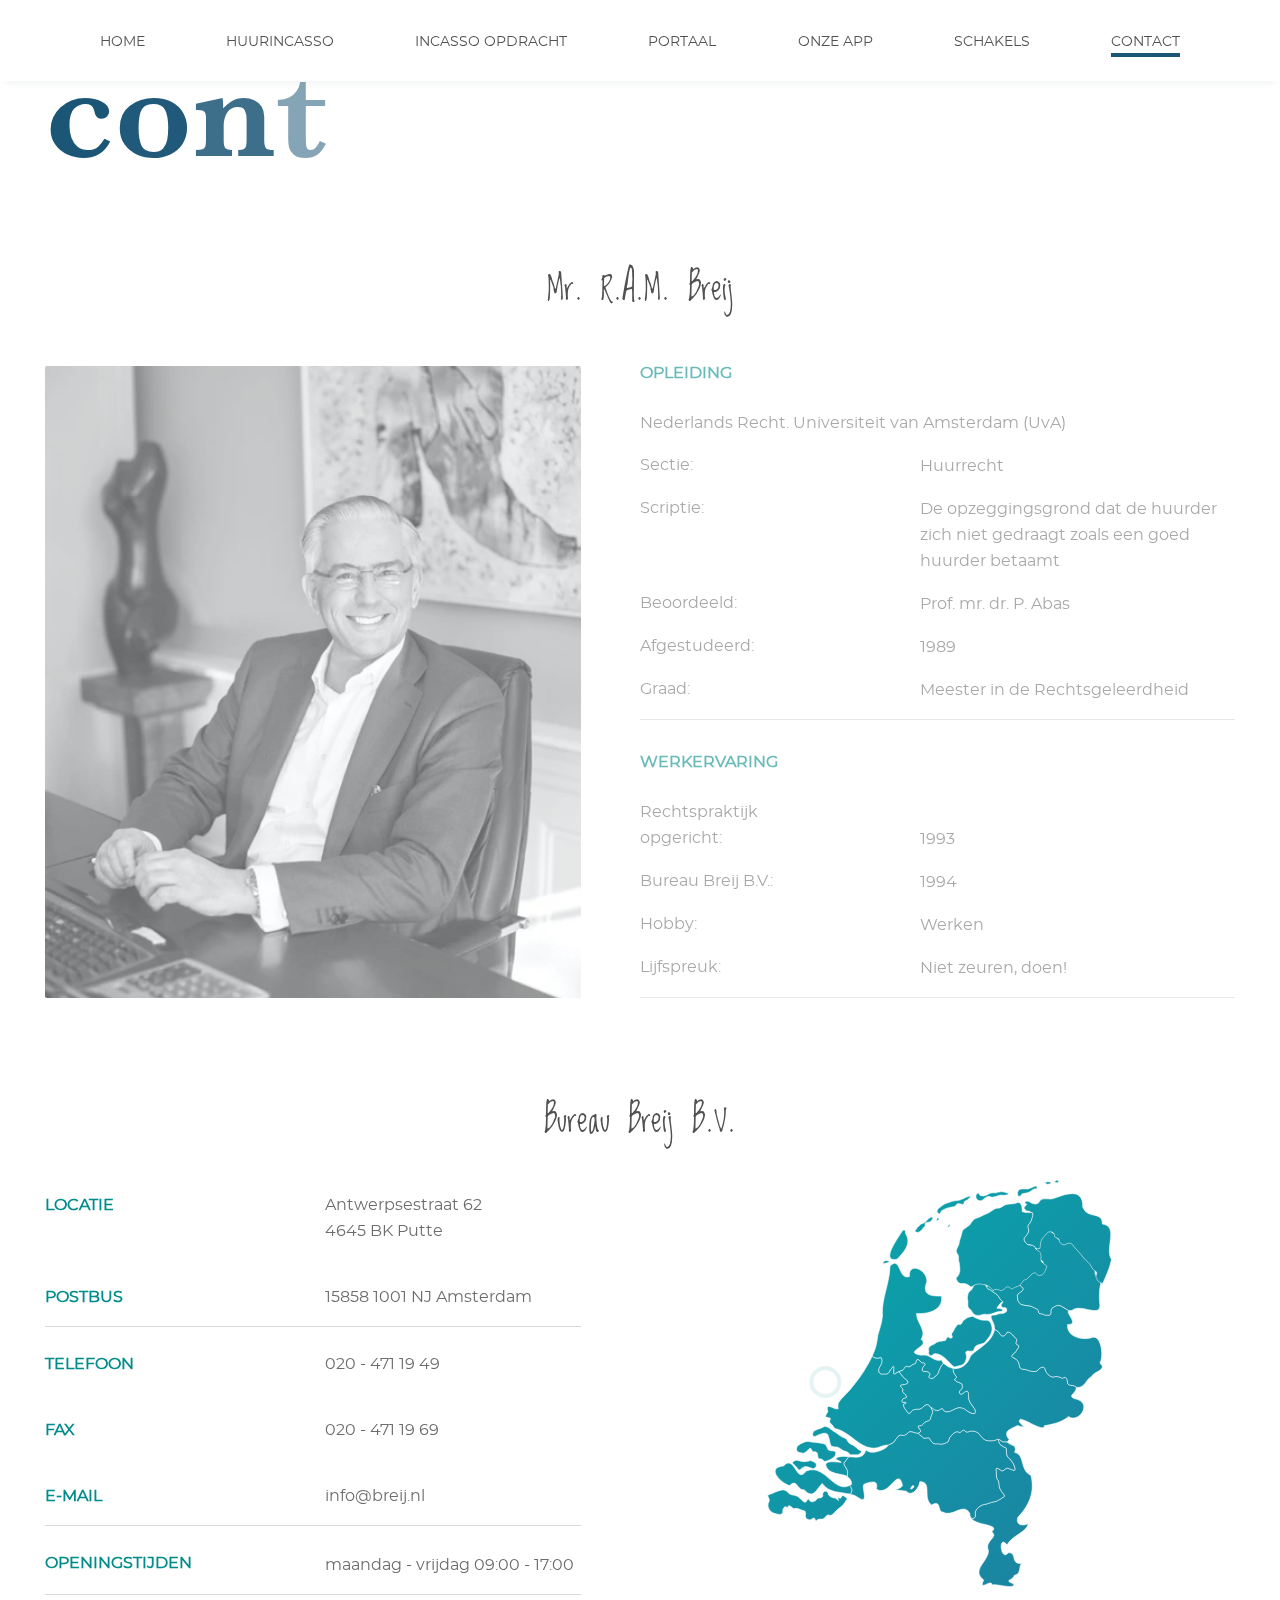
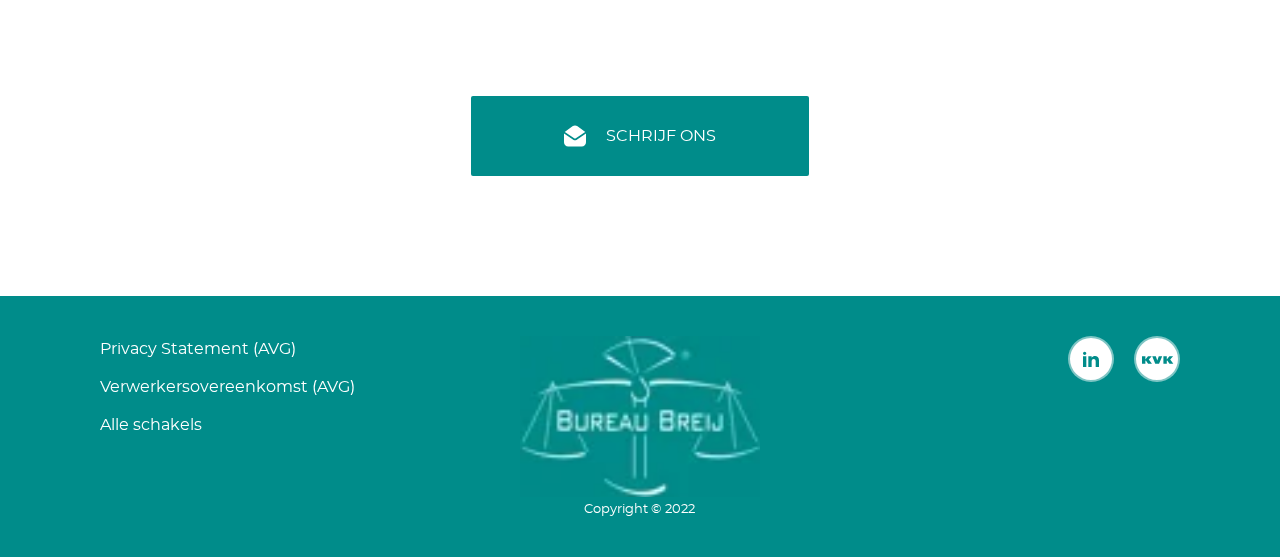
==== commit 6a40d209: "Add files via upload" ====
--- a/contact.html
+++ b/contact.html
@@ -1 +1,6 @@
-<!DOCTYPE html><html lang="nl"><head><meta charset="UTF-8"><meta http-equiv="X-UA-Compatible" content="IE=edge"><meta name="viewport" content="width=device-width,initial-scale=1"><title>Bureau Breij Huurincasso</title><link rel="shortcut icon" href="#"><!-- <link rel="preload" href="fonts/baskerville-semibold.woff2" as="font"> --><link rel="stylesheet" href="css/styles.min.css"><script src="js/main.min.js" defer=""></script></head><body><div style="display:none"><svg xmlns="http://www.w3.org/2000/svg" xmlns:xlink="http://www.w3.org/1999/xlink" xmlns:x="http://ns.adobe.com/Extensibility/1.0/" xmlns:i="http://ns.adobe.com/AdobeIllustrator/10.0/" xmlns:graph="http://ns.adobe.com/Graphs/1.0/" xmlns:dc="http://purl.org/dc/elements/1.1/" xmlns:cc="http://creativecommons.org/ns#" xmlns:rdf="http://www.w3.org/1999/02/22-rdf-syntax-ns#" xmlns:svg="http://www.w3.org/2000/svg" xmlns:sodipodi="http://sodipodi.sourceforge.net/DTD/sodipodi-0.dtd" xmlns:inkscape="http://www.inkscape.org/namespaces/inkscape"><symbol id="apple-logo" viewBox="0 0 46.21 56.753"><path fill="#FFF" d="M38.593 30.15c.081 8.59 7.535 11.447 7.617 11.483-.062.202-1.19 4.073-3.927 8.072-2.365 3.457-4.82 6.901-8.688 6.973-3.799.07-5.021-2.253-9.365-2.253s-5.702 2.182-9.298 2.323c-3.733.142-6.576-3.739-8.961-7.184-4.875-7.046-8.598-19.91-3.597-28.593 2.484-4.313 6.925-7.043 11.743-7.114 3.666-.069 7.126 2.466 9.366 2.466 2.241 0 6.444-3.049 10.865-2.601 1.85.077 7.044.747 10.38 5.629-.269.168-6.197 3.62-6.135 10.799m-7.14-21.088c1.982-2.4 3.316-5.739 2.952-9.062-2.857.115-6.312 1.904-8.36 4.302-1.837 2.123-3.445 5.521-3.011 8.778 3.184.246 6.436-1.619 8.419-4.018"></path></symbol><symbol id="email-icon" viewBox="0 0 26 25"><g stroke="none" stroke-width="1" fill="#FFF" fill-rule="evenodd"><g transform="translate(-291.000000, -292.000000)" fill="#FFF" fill-rule="nonzero"><g transform="translate(291.000000, 292.000000)"><path d="M25.0218124,7.78360795 L13.5547002,15.4283494 C13.2188008,15.6522824 12.7811992,15.6522824 12.4452998,15.4283494 L0.978187567,7.78360795 C1.04878055,7.71922369 1.12276567,7.65792574 1.2,7.6 L10,1 C11.7777778,-0.333333333 14.2222222,-0.333333333 16,1 L24.8,7.6 C24.8772343,7.65792574 24.9512195,7.71922369 25.0218124,7.78360795 L25.0218124,7.78360795 Z M25.9671548,9.55708055 C25.9888751,9.70263552 26,9.85062829 26,10 L26,20 C26,22.7614237 23.7614237,25 21,25 L5,25 C2.23857625,25 0,22.7614237 0,20 L0,10 C0,9.85062829 0.0111248694,9.70263552 0.0328451896,9.55708055 L11.3358994,17.09245 C12.3435976,17.7642489 13.6564024,17.7642489 14.6641006,17.09245 L25.9671548,9.55708055 L25.9671548,9.55708055 Z"></path></g></g></g></symbol><symbol id="icon-experience" viewBox="0 0 100 100"><title>&#x2022;SET16-v3</title><path d="M51.834,22.259a5.052,5.052,0,0,0-3.962,1.793,6.286,6.286,0,0,0-1.343,5.017L49.636,45A2.363,2.363,0,0,0,51.9,46.586a2.281,2.281,0,0,0,2.2-1.581l3.046-15.968a6.116,6.116,0,0,0-1.273-4.967A5.113,5.113,0,0,0,51.834,22.259Z"></path><path d="M52.29,54.9a3.328,3.328,0,1,0,3.328,3.328A3.333,3.333,0,0,0,52.29,54.9Z"></path><path d="M80.017,30.369C75.971,11.48,53.751,9.574,42.244,12.514A26.23,26.23,0,0,0,24.417,28.758a15.645,15.645,0,0,0-.86,7.763,15.56,15.56,0,0,1,.448,3.1c-.081,2.4-5.1,8.867-6.155,10.806-.722,1.323-.974,2.439-.353,3.527.705,1.234,3.03,1.606,4.277,2.64a4.348,4.348,0,0,1,1.333,2.5c.668,3.191.253,3.544.253,6.767,0,5.794,6.191,5,8.175,4.6,2.062-.475,6.589-.871,6.589,4.684,0,.715-.044,12.211-.044,12.211H70.856s-1.828-15.4,0-22.3C73.236,55.775,83.985,49.253,80.017,30.369ZM52.29,64.741A6.512,6.512,0,1,1,58.8,58.229,6.519,6.519,0,0,1,52.29,64.741Zm7.994-35.166-.006.039-3.1,16.216A5.44,5.44,0,0,1,51.9,49.77a5.559,5.559,0,0,1-5.344-3.939l-.034-.14L43.392,29.62a9.541,9.541,0,0,1,2.059-7.638,8.526,8.526,0,0,1,12.85.027A9.3,9.3,0,0,1,60.284,29.575Z"></path></symbol><symbol id="icon-github" viewBox="0 0 16 16"><path d="M 7.5 1 C 3.910156 1 1 3.90625 1 7.488281 C 1 10.355469 2.863281 12.789063 5.445313 13.648438 C 5.769531 13.707031 6 13.375 6 13.125 C 6 12.972656 6.003906 12.789063 6 12.25 C 4.191406 12.640625 3.625 11.375 3.625 11.375 C 3.328125 10.625 2.96875 10.410156 2.96875 10.410156 C 2.378906 10.007813 3.011719 10.019531 3.011719 10.019531 C 3.664063 10.0625 4 10.625 4 10.625 C 4.5 11.5 5.628906 11.414063 6 11.25 C 6 10.851563 6.042969 10.5625 6.152344 10.378906 C 4.109375 10.019531 2.996094 8.839844 3 7.207031 C 3.003906 6.242188 3.335938 5.492188 3.875 4.9375 C 3.640625 4.640625 3.480469 3.625 3.960938 3 C 5.167969 3 5.886719 3.871094 5.886719 3.871094 C 5.886719 3.871094 6.453125 3.625 7.496094 3.625 C 8.542969 3.625 9.105469 3.859375 9.105469 3.859375 C 9.105469 3.859375 9.828125 3 11.035156 3 C 11.515625 3.625 11.355469 4.640625 11.167969 4.917969 C 11.683594 5.460938 12 6.210938 12 7.207031 C 12 8.839844 10.890625 10.019531 8.851563 10.375 C 8.980469 10.570313 9 10.84375 9 11.25 C 9 12.117188 9 12.910156 9 13.125 C 9 13.375 9.226563 13.710938 9.558594 13.648438 C 12.140625 12.785156 14 10.355469 14 7.488281 C 14 3.90625 11.089844 1 7.5 1 Z"></path></symbol><symbol id="icon-insta" viewBox="-100.7682 -167.947 873.3244 1007.682"><g><path d="M335.895 0c-91.224 0-102.663.387-138.49 2.021-35.752 1.631-60.169 7.31-81.535 15.612-22.088 8.584-40.82 20.07-59.493 38.743-18.674 18.673-30.16 37.407-38.743 59.495C9.33 137.236 3.653 161.653 2.02 197.405.386 233.232 0 244.671 0 335.895c0 91.222.386 102.661 2.02 138.488 1.633 35.752 7.31 60.169 15.614 81.534 8.584 22.088 20.07 40.82 38.743 59.495 18.674 18.673 37.405 30.159 59.493 38.743 21.366 8.302 45.783 13.98 81.535 15.612 35.827 1.634 47.266 2.021 138.49 2.021 91.222 0 102.661-.387 138.488-2.021 35.752-1.631 60.169-7.31 81.534-15.612 22.088-8.584 40.82-20.07 59.495-38.743 18.673-18.675 30.159-37.407 38.743-59.495 8.302-21.365 13.981-45.782 15.612-81.534 1.634-35.827 2.021-47.266 2.021-138.488 0-91.224-.387-102.663-2.021-138.49-1.631-35.752-7.31-60.169-15.612-81.534-8.584-22.088-20.07-40.822-38.743-59.495-18.675-18.673-37.407-30.159-59.495-38.743-21.365-8.302-45.782-13.981-81.534-15.612C438.556.387 427.117 0 335.895 0zm0 60.521c89.686 0 100.31.343 135.729 1.959 32.75 1.493 50.535 6.965 62.37 11.565 15.68 6.094 26.869 13.372 38.622 25.126 11.755 11.754 19.033 22.944 25.127 38.622 4.6 11.836 10.072 29.622 11.565 62.371 1.616 35.419 1.959 46.043 1.959 135.73 0 89.687-.343 100.311-1.959 135.73-1.493 32.75-6.965 50.535-11.565 62.37-6.094 15.68-13.372 26.869-25.127 38.622-11.753 11.755-22.943 19.033-38.621 25.127-11.836 4.6-29.622 10.072-62.371 11.565-35.413 1.616-46.036 1.959-135.73 1.959-89.694 0-100.315-.343-135.73-1.96-32.75-1.492-50.535-6.964-62.37-11.564-15.68-6.094-26.869-13.372-38.622-25.127-11.754-11.753-19.033-22.943-25.127-38.621-4.6-11.836-10.071-29.622-11.565-62.371-1.616-35.419-1.959-46.043-1.959-135.73 0-89.687.343-100.311 1.959-135.73 1.494-32.75 6.965-50.535 11.565-62.37 6.094-15.68 13.373-26.869 25.126-38.622 11.754-11.755 22.944-19.033 38.622-25.127 11.836-4.6 29.622-10.072 62.371-11.565 35.419-1.616 46.043-1.959 135.73-1.959"></path><path d="M335.895 447.859c-61.838 0-111.966-50.128-111.966-111.964 0-61.838 50.128-111.966 111.966-111.966 61.836 0 111.964 50.128 111.964 111.966 0 61.836-50.128 111.964-111.964 111.964zm0-284.451c-95.263 0-172.487 77.224-172.487 172.487 0 95.261 77.224 172.485 172.487 172.485 95.261 0 172.485-77.224 172.485-172.485 0-95.263-77.224-172.487-172.485-172.487m219.608-6.815c0 22.262-18.047 40.307-40.308 40.307-22.26 0-40.307-18.045-40.307-40.307 0-22.261 18.047-40.308 40.307-40.308 22.261 0 40.308 18.047 40.308 40.308"></path></g></symbol><symbol id="icon-kvk" viewBox="0 0 34 8"><g id="icons" stroke="none" stroke-width="1"><path d="M27.0446658,4.90575275 C26.9674813,4.79314565 26.9123495,4.72949816 26.8461913,4.69522644 C26.6973354,4.61689106 26.4878344,4.66585067 26.3941103,4.80783354 C26.3389785,4.90085679 26.3389785,5.10159119 26.3389785,5.17013464 L26.3389785,8 L22.7388704,8 L22.7388704,0 L26.3389785,0 L26.3389785,3.37331701 L29.0845433,1.39151576e-15 L33.0485215,1.39151576e-15 L29.9445998,3.52019584 L33.3076411,8 L29.2003202,8 L27.0446658,4.90575275 Z M14.0712093,8 L18.127243,8 L21.4578072,0.00489596083 L17.8249641,0.00489596083 L16.2586096,4.46022032 L16.2311297,4.46022032 L14.6757672,0 L10.8890365,0 L14.0712093,8 Z M6.46144982,8 L10.5687707,8 L7.20572945,3.52019584 L10.3096512,0 L6.34567299,0 L3.60010813,3.37331701 L3.60010813,0 L0,0 L0,7.99510404 L3.60010813,7.99510404 L3.60010813,5.16523868 C3.60010813,5.09669523 3.60010813,4.89106487 3.65523996,4.80293758 C3.74896406,4.66095471 3.95846499,4.6119951 4.10732092,4.69033048 C4.17347911,4.7246022 4.22861093,4.78824969 4.30579548,4.90085679 L6.46144982,8 Z" id="icon-kvk" fill-rule="nonzero"></path></g></symbol><symbol id="icon-linkedin" viewBox="0 0 24 24"><path d="M4.98 3.5c0 1.381-1.11 2.5-2.48 2.5s-2.48-1.119-2.48-2.5c0-1.38 1.11-2.5 2.48-2.5s2.48 1.12 2.48 2.5zm.02 4.5h-5v16h5v-16zm7.982 0h-4.968v16h4.969v-8.399c0-4.67 6.029-5.052 6.029 0v8.399h4.988v-10.131c0-7.88-8.922-7.593-11.018-3.714v-2.155z"></path></symbol><symbol id="icon-mail" viewBox="0 0 16 16"><path d="M8 10c-.266 0-.5-.094-1-.336L0 6v7c0 .55.45 1 1 1h14c.55 0 1-.45 1-1V6L9 9.664c-.5.242-.734.336-1 .336zm7-8H1c-.55 0-1 .45-1 1v.758l8 4.205 8-4.205V3c0-.55-.45-1-1-1z"></path></symbol><symbol id="icon-objective" viewBox="0 0 100 100"><g><g i:extraneous="self"><g><path d="M32.8,27.5h33.9c1.2,0,2.2-1,2.2-2.2v-9.6c0-1.2-1-2.2-2.2-2.2H61l0-0.2c-0.3-6-5.2-10.7-11.2-10.7     c-6,0-10.9,4.7-11.2,10.7l0,0.2h-5.8c-1.2,0-2.2,1-2.2,2.2v9.6C30.6,26.5,31.6,27.5,32.8,27.5z M49.8,9.2c2.5,0,4.5,2,4.5,4.5     c0,2.5-2,4.5-4.5,4.5c-2.5,0-4.5-2-4.5-4.5C45.3,11.3,47.3,9.2,49.8,9.2z"></path><path d="M81.4,20h-7.3v5.2c0,4-3.3,7.3-7.3,7.3H32.9c-4,0-7.3-3.3-7.3-7.3V20h-6.9c-2.8,0-5.1,2.3-5.1,5.1v67.3     c0,2.8,2.3,5.1,5.1,5.1h62.8c2.8,0,5.1-2.3,5.1-5.1V25.1C86.5,22.3,84.2,20,81.4,20z M71.2,81.6c0,1-0.8,1.7-1.7,1.7H30.6     c-1,0-1.7-0.8-1.7-1.7v-2.9c0-1,0.8-1.7,1.7-1.7h38.8c1,0,1.7,0.8,1.7,1.7V81.6z M71.2,65.5c0,1-0.8,1.7-1.7,1.7H30.6     c-1,0-1.7-0.8-1.7-1.7v-2.9c0-1,0.8-1.7,1.7-1.7h38.8c1,0,1.7,0.8,1.7,1.7V65.5z M71.2,49.4c0,1-0.8,1.7-1.7,1.7H30.6     c-1,0-1.7-0.8-1.7-1.7v-2.9c0-1,0.8-1.7,1.7-1.7h38.8c1,0,1.7,0.8,1.7,1.7V49.4z"></path></g></g></g></symbol><symbol id="icon-phone" viewBox="0 0 18 18"><path fill="#010101" d="M3.6 7.8c1.4 2.8 3.8 5.1 6.6 6.6l2.2-2.2c.3-.3.699-.4 1-.2 1.1.4 2.3.6 3.6.6.6 0 1 .4 1 1V17c0 .6-.4 1-1 1C7.6 18 0 10.4 0 1c0-.6.4-1 1-1h3.5c.6 0 1 .4 1 1 0 1.2.2 2.4.6 3.6.1.3 0 .7-.2 1L3.6 7.8z"></path></symbol><symbol id="icon-result" viewBox="0 0 32 32"><g transform="translate(0,-1020.3622)"><path d="m 13.991358,1026.3948 c -6.6264057,0 -11.9913517,5.36 -11.9913616,11.9827 9.9e-6,6.6227 5.3649559,11.9847 11.9913616,11.9847 6.626406,0 11.991352,-5.362 11.991362,-11.9847 -10e-6,-2.9506 -1.06987,-5.6467 -2.836881,-7.7337 l -1.77743,1.7765 c 1.319279,1.6293 2.113008,3.7014 2.113018,5.9572 2e-5,5.2324 -4.254747,9.4848 -9.490069,9.4848 -5.2353214,0 -9.4900891,-4.2524 -9.4900691,-9.4848 2e-5,-5.2324 4.2547777,-9.4848 9.4900691,-9.4848 2.257478,0 4.330229,0.7948 5.960563,2.1138 l 1.77743,-1.7784 c -2.088545,-1.7654 -4.785812,-2.8333 -7.737993,-2.8333 z"></path><path d="m 13.991358,1029.895 c -4.6954164,0 -8.4871885,3.7897 -8.4872085,8.4825 -2e-5,4.6929 3.7917622,8.4825 8.4872085,8.4825 4.695447,0 8.487229,-3.7896 8.487209,-8.4825 0,-1.9845 -0.682626,-3.8042 -1.820355,-5.2474 l -2.142288,2.1411 c 0.609941,0.8844 0.969685,1.9538 0.969685,3.1063 -2e-5,3.0268 -2.46579,5.4912 -5.494251,5.4912 -3.028461,0 -5.4942305,-2.4644 -5.4942504,-5.4912 -10e-6,-3.0268 2.4657694,-5.4912 5.4942504,-5.4912 1.153153,0 2.223154,0.3596 3.108078,0.9692 l 2.142288,-2.1392 c -1.444139,-1.1375 -3.264364,-1.8213 -5.250366,-1.8213 z"></path><path d="m 13.991358,1033.8828 c -2.488606,0 -4.4992017,2.0075 -4.4992017,4.4947 2e-5,2.4872 2.0106157,4.4967 4.4992017,4.4967 2.488586,0 4.499182,-2.0095 4.499202,-4.4967 0,-0.8796 -0.261366,-1.6928 -0.696541,-2.3848 l -1.597938,1.597 a 1.001151,1.000593 0 0 1 -0.02537,0.023 c 0.003,0 0.008,0 0.01169,0.01 0.395297,0.3961 0.412978,1.0215 0.03906,1.3962 -0.166386,0.166 -0.391631,0.2558 -0.632149,0.2671 -0.852798,0.042 -2.575435,0.08 -2.575435,0.08 0,0 0.06533,-1.6469 0.08002,-2.4668 0.004,-0.2818 0.06973,-0.5544 0.263395,-0.7488 0.186974,-0.1873 0.436653,-0.278 0.688739,-0.271 0.252076,0.01 0.50664,0.112 0.704343,0.31 l 0.002,0 c 0.003,0 0.003,0.01 0.006,0.01 a 1.001151,1.000593 0 0 1 0.02148,-0.023 l 1.597938,-1.5951 c -0.692755,-0.4346 -1.506034,-0.6962 -2.386173,-0.6962 z"></path><path d="m 27.50261,1022.3622 -2.497387,2.496 0,1.8037 -10.161237,10.14 c -0.03027,-0.051 -0.05714,-0.1038 -0.101464,-0.1482 -0.26731,-0.2679 -0.689448,-0.2805 -0.942374,-0.027 -0.131013,0.1313 -0.176855,0.3162 -0.179492,0.507 -0.01129,0.5545 -0.05464,1.6692 -0.05464,1.6692 0,0 1.165521,-0.027 1.742317,-0.055 0.16273,-0.01 0.316649,-0.07 0.429241,-0.1814 0.252586,-0.2536 0.239989,-0.6759 -0.02727,-0.9438 -0.04885,-0.049 -0.106728,-0.079 -0.163888,-0.1111 l 10.182664,-10.1575 1.773535,0 2.497386,-2.496 -2.497386,0 z"></path></g></symbol><symbol id="icon-search" viewBox="0 0 17 17"><image width="17" height="17" overflow="visible"></image><path d="M16.958 15.527L11.75 10.32A6.455 6.455 0 0 0 13 6.5 6.5 6.5 0 1 0 6.5 13a6.465 6.465 0 0 0 3.839-1.263l5.205 5.204 1.414-1.414zM6.5 11C4.019 11 2 8.981 2 6.5S4.019 2 6.5 2 11 4.019 11 6.5 8.981 11 6.5 11z"></path></symbol></svg></div><!-- <div class="container"> --><header class="page-header"><nav class="main-nav"><a class="main-nav__logo-link main-nav__logo-link--desktop" href="index.html"><picture class="main-nav__logo"><source type="image/webp" srcset="img/content-img/logo@1x.webp, img/content-img/logo@2x.webp 2x"><img class="main-nav__logo-img" src="img/content-img/logo@1x.png" srcset="img/content-img/logo@2x.png 2x" alt="Bureau Breij logo" width="56" height="37"></picture></a><ul class="main-nav__list"><li class="main-nav__item"><a class="main-nav__link" href="index.html">Home</a></li><li class="main-nav__item"><a class="main-nav__link" href="rent-collection.html">Huurincasso</a></li><li class="main-nav__item"><a class="main-nav__link" href="https://portal.breij.nl/portal/opdracht" target="_blank">Incasso opdracht</a></li><li class="main-nav__item"><a class="main-nav__link" href="https://portal.breij.nl/login" target="_blank">Portaal</a></li><li class="main-nav__item"><a class="main-nav__link" href="mobile-app.html">Onze App</a></li><li class="main-nav__item"><a class="main-nav__link" href="links.html">Schakel</a></li><li class="main-nav__item"><a class="main-nav__link main-nav__link--active" href="#">Contact</a></li></ul><button class="main-nav__toggle main-nav__toggle--off" type="button">Open menu</button></nav></header><main class="contact-page"><h1 class="contact-page__title title title--vertical title--vertical-contact title--animated">contact</h1><h2 class="contact-page__sub-title card-title">Mr. R.A.M. Breij</h2><section class="contact-page__top section-onload"><h3 class="visually-hidden">Het cv van Mr. R.A.M. Breij</h3><div class="contact-page__image-container"><picture><source type="image/webp" media="(min-width: 1150px)" srcset="img/content-img/roel-photo-desktop@1x.webp, img/content-img/roel-photo-desktop@2x.webp 2x"><source type="image/webp" media="(min-width: 768px)" srcset="img/content-img/roel-photo-tablet@1x.webp, img/content-img/roel-photo-tablet@2x.webp 2x"><source type="image/webp" srcset="img/content-img/roel-photo-mobile@1x.webp, img/content-img/roel-photo-mobile@2x.webp 2x"><source media="(min-width: 1150px)" srcset="img/content-img/roel-photo-desktop@1x.jpg, img/content-img/roel-photo-desktop@2x.jpg 2x"><source media="(min-width: 768px)" srcset="img/content-img/roel-photo-tablet@1x.jpg, img/content-img/roel-photo-tablet@2x.jpg 2x"><img class="contact-page__image" src="img/content-img/roel-photo-mobile@1x.jpg" srcset="img/content-img/roel-photo-mobile@2x.jpg 2x" alt="Foto van R.A.M. Breij" width="250" height="375"></picture></div><div class="contact-page__person-container content-wrapper content-wrapper--contact-person"><dl class="contact-page__person"><dt class="contact-page__person-title contact-page__person-title--first">Opleiding</dt><dd class="contact-page__person-value contact-page__value-nomargin">Nederlands Recht. Universiteit van Amsterdam (UvA)</dd><dt class="contact-page__person-key">Sectie:</dt><dd class="contact-page__person-value">Huurrecht</dd><dt class="contact-page__person-key">Scriptie:</dt><dd class="contact-page__person-value">De opzeggingsgrond dat de huurder zich niet gedraagt zoals een goed huurder betaamt</dd><dt class="contact-page__person-key">Beoordeeld:</dt><dd class="contact-page__person-value">Prof. mr. dr. P. Abas</dd><dt class="contact-page__person-key">Afgestudeerd:</dt><dd class="contact-page__person-value">1989</dd><dt class="contact-page__person-key">Graad:</dt><dd class="contact-page__person-value">Meester in de Rechtsgeleerdheid</dd></dl><dl class="contact-page__person"><dt class="contact-page__person-title">Werkervaring</dt><dt class="contact-page__person-key">Rechtspraktijk<br>opgericht:</dt><dd class="contact-page__person-value">1993</dd><dt class="contact-page__person-key">Bureau Breij B.V.:</dt><dd class="contact-page__person-value">1994</dd><dt class="contact-page__person-key">Hobby:</dt><dd class="contact-page__person-value">Werken</dd><dt class="contact-page__person-key">Lijfspreuk:</dt><dd class="contact-page__person-value">Niet zeuren, doen!</dd></dl></div></section><section class="contact-page__office-info content-wrapper content-wrapper--contact-office"><h2 class="contact-page__sub-title contact-page__sub-title--office card-title">Bureau Breij B.V.</h2><div class="contact-page__office-content"><div class="contact-page__office-container"><dl class="contact-page__office"><dt class="contact-page__office-title">Locatie</dt><dd class="contact-page__office-value">Lijnbaansgracht 283-I<br>1017 RM Amsterdam</dd><dt class="contact-page__office-title">Postbus</dt><dd class="contact-page__office-value">15858 1001 NJ Amsterdam</dd></dl><dl class="contact-page__office"><dt class="contact-page__office-title">Telefoon</dt><dd class="contact-page__office-value"><a href="tel:+0204711949"></a>020 - 471 19 49</dd><dt class="contact-page__office-title">Fax</dt><dd class="contact-page__office-value">020 - 471 19 69</dd><dt class="contact-page__office-title">E-mail</dt><dd class="contact-page__office-value">info@breij.nl</dd></dl><dl class="contact-page__office"><dt class="contact-page__office-title">Openingstijden</dt><dd class="contact-page__office-value contact-page__value-nomargin contact-page__value-nomargin--desktop">maandag - vrijdag 09:00 - 17:00</dd></dl></div><div class="contact-page__map-container"><img class="contact-page__map-shape" src="img/content-img/netherlands-shape.svg" alt="Locatie in Nederland"><div class="contact-page__map-background"></div><a class="contact-page__map-link" href="#"></a></div></div></section><a class="contact-page__button green-button green-button--email" href="mailto:info@breij.nl?subject=Bericht%20van%20de%20website"><svg class="green-button__icon green-button__icon--email" width="22" height="22" aria-hidden="true" focusable="false"><use xlink:href="#email-icon"></use></svg> <span class="green-button__span">Schrijf ons</span></a></main><footer class="page-footer"><div class="page-footer--wrapper"><ul class="page-footer__social-list social-list"><li class="social-list__item social-list__item--linkedin"><a class="social-list__link social-list__link--linkedin" href="#" target="_blank" aria-label="Bureau Breij LinkedIn"><svg class="social-list__image social-list__image--linkedin" width="22" height="22" aria-hidden="true" focusable="false"><use xlink:href="#icon-linkedin"></use></svg></a></li><li class="social-list__item social-list__item--kvk"><a class="social-list__link" href="#" target="_blank" aria-label="Bureau Breij KVK"><svg class="social-list__image social-list__image--kvk" width="28" height="15" aria-hidden="true" focusable="false"><use xlink:href="#icon-kvk"></use></svg></a></li></ul><ul class="page-footer__links-list"><li class="page-footer__links-item"><a class="page-footer__link" href="privacy-statement.html">Privacy Statement (AVG)</a></li><li class="page-footer__links-item"><a class="page-footer__link" href="#" target="_blank">Verwerkersovereenkomst (AVG)</a></li><li class="page-footer__links-item"><a class="page-footer__link" href="links.html">Alle schakels</a></li></ul><ul class="page-footer__developers developers-list"><li class="developers-list__item"><a class="developers-list__link" href="https://github.com/SwetlanaL" target="_blank" aria-label="Svetlana Leovochkina GitHub"><span class="developers-list__name">Ontwerp en techniek Svetlana Leovochkina</span> <svg class="developers-list__icon developers-list__icon--github" width="24" height="24" aria-hidden="true" focusable="false"><use xlink:href="#icon-github"></use></svg></a></li><li class="developers-list__item developers-list__item--instagram"><a class="developers-list__link developers-list__link--instagram" href="https://www.instagram.com/emart_art/?hl=ru" target="_blank" aria-label="Elena Martynova Instagram"><span class="developers-list__name">Tekeningen Elena Martynova</span> <svg class="developers-list__icon developers-list__icon--instagram" width="24" height="24" aria-hidden="true" focusable="false"><use xlink:href="#icon-insta"></use></svg></a></li></ul><div class="page-footer__logo" href="index.html"><a class="page-footer__logo-link page-footer__logo-link--active"><picture><source type="image/webp" srcset="img/content-img/logo-footer-mobile@1x.webp, img/content-img/logo-footer-mobile@2x.webp 2x"><img class="page-footer__logo-image" src="img/content-img/logo-footer-mobile@1x.png" srcset="img/content-img/logo-footer-mobile@2x.png 2x" alt="Bureau Breij logo" width="90" height="61"></picture></a><p class="page-footer__copyright">Copyright &#169; 2021</p></div></div></footer><!-- </div> --><div class="modal"><div class="modal__map"><h2 class="visually-hidden">Kaart met het adres van het kantoor</h2><iframe class="modal__map-link" src="https://www.google.com/maps/embed?pb=!1m18!1m12!1m3!1d978.2770622445474!2d4.884963402425843!3d52.3618120637392!2m3!1f0!2f0!3f0!3m2!1i1024!2i768!4f13.1!3m3!1m2!1s0x47c609e953fca4a9%3A0x50d09e90967bd265!2sLijnbaansgracht%20283i%2C%201017%20RM%20Amsterdam%2C%20Nederland!5e0!3m2!1snl!2sru!4v1624125894554!5m2!1snl!2sru" width="600" height="450" style="border:0;" allowfullscreen="" loading="lazy"></iframe><button class="modal__close-button" type="button">Sluiten</button></div></div><!-- <script src="js/picturefill.js"></script> --></body></html>+<!DOCTYPE html><html lang="nl"><head><meta charset="UTF-8"><meta http-equiv="X-UA-Compatible" content="IE=edge"><meta name="viewport" content="width=device-width,initial-scale=1"><title>Bureau Breij Huurincasso</title><link rel="shortcut icon" href="#"><link rel="stylesheet" href="css/styles.min.css"><script src="js/main.min.js" defer=""></script></head><body><div style="display:none"><svg xmlns="http://www.w3.org/2000/svg" xmlns:xlink="http://www.w3.org/1999/xlink" xmlns:x="http://ns.adobe.com/Extensibility/1.0/" xmlns:i="http://ns.adobe.com/AdobeIllustrator/10.0/" xmlns:graph="http://ns.adobe.com/Graphs/1.0/" xmlns:dc="http://purl.org/dc/elements/1.1/" xmlns:cc="http://creativecommons.org/ns#" xmlns:rdf="http://www.w3.org/1999/02/22-rdf-syntax-ns#" xmlns:svg="http://www.w3.org/2000/svg" xmlns:sodipodi="http://sodipodi.sourceforge.net/DTD/sodipodi-0.dtd" xmlns:inkscape="http://www.inkscape.org/namespaces/inkscape"><symbol id="apple-logo" viewBox="0 0 46.21 56.753"><path fill="#FFF" d="M38.593 30.15c.081 8.59 7.535 11.447 7.617 11.483-.062.202-1.19 4.073-3.927 8.072-2.365 3.457-4.82 6.901-8.688 6.973-3.799.07-5.021-2.253-9.365-2.253s-5.702 2.182-9.298 2.323c-3.733.142-6.576-3.739-8.961-7.184-4.875-7.046-8.598-19.91-3.597-28.593 2.484-4.313 6.925-7.043 11.743-7.114 3.666-.069 7.126 2.466 9.366 2.466 2.241 0 6.444-3.049 10.865-2.601 1.85.077 7.044.747 10.38 5.629-.269.168-6.197 3.62-6.135 10.799m-7.14-21.088c1.982-2.4 3.316-5.739 2.952-9.062-2.857.115-6.312 1.904-8.36 4.302-1.837 2.123-3.445 5.521-3.011 8.778 3.184.246 6.436-1.619 8.419-4.018"></path></symbol><symbol id="email-icon" viewBox="0 0 26 25"><g stroke="none" stroke-width="1" fill="#FFF" fill-rule="evenodd"><g transform="translate(-291.000000, -292.000000)" fill="#FFF" fill-rule="nonzero"><g transform="translate(291.000000, 292.000000)"><path d="M25.0218124,7.78360795 L13.5547002,15.4283494 C13.2188008,15.6522824 12.7811992,15.6522824 12.4452998,15.4283494 L0.978187567,7.78360795 C1.04878055,7.71922369 1.12276567,7.65792574 1.2,7.6 L10,1 C11.7777778,-0.333333333 14.2222222,-0.333333333 16,1 L24.8,7.6 C24.8772343,7.65792574 24.9512195,7.71922369 25.0218124,7.78360795 L25.0218124,7.78360795 Z M25.9671548,9.55708055 C25.9888751,9.70263552 26,9.85062829 26,10 L26,20 C26,22.7614237 23.7614237,25 21,25 L5,25 C2.23857625,25 0,22.7614237 0,20 L0,10 C0,9.85062829 0.0111248694,9.70263552 0.0328451896,9.55708055 L11.3358994,17.09245 C12.3435976,17.7642489 13.6564024,17.7642489 14.6641006,17.09245 L25.9671548,9.55708055 L25.9671548,9.55708055 Z"></path></g></g></g></symbol><symbol id="icon-experience" viewBox="0 0 100 100"><title>&#x2022;SET16-v3</title><path d="M51.834,22.259a5.052,5.052,0,0,0-3.962,1.793,6.286,6.286,0,0,0-1.343,5.017L49.636,45A2.363,2.363,0,0,0,51.9,46.586a2.281,2.281,0,0,0,2.2-1.581l3.046-15.968a6.116,6.116,0,0,0-1.273-4.967A5.113,5.113,0,0,0,51.834,22.259Z"></path><path d="M52.29,54.9a3.328,3.328,0,1,0,3.328,3.328A3.333,3.333,0,0,0,52.29,54.9Z"></path><path d="M80.017,30.369C75.971,11.48,53.751,9.574,42.244,12.514A26.23,26.23,0,0,0,24.417,28.758a15.645,15.645,0,0,0-.86,7.763,15.56,15.56,0,0,1,.448,3.1c-.081,2.4-5.1,8.867-6.155,10.806-.722,1.323-.974,2.439-.353,3.527.705,1.234,3.03,1.606,4.277,2.64a4.348,4.348,0,0,1,1.333,2.5c.668,3.191.253,3.544.253,6.767,0,5.794,6.191,5,8.175,4.6,2.062-.475,6.589-.871,6.589,4.684,0,.715-.044,12.211-.044,12.211H70.856s-1.828-15.4,0-22.3C73.236,55.775,83.985,49.253,80.017,30.369ZM52.29,64.741A6.512,6.512,0,1,1,58.8,58.229,6.519,6.519,0,0,1,52.29,64.741Zm7.994-35.166-.006.039-3.1,16.216A5.44,5.44,0,0,1,51.9,49.77a5.559,5.559,0,0,1-5.344-3.939l-.034-.14L43.392,29.62a9.541,9.541,0,0,1,2.059-7.638,8.526,8.526,0,0,1,12.85.027A9.3,9.3,0,0,1,60.284,29.575Z"></path></symbol><symbol id="icon-github" viewBox="0 0 16 16"><path d="M 7.5 1 C 3.910156 1 1 3.90625 1 7.488281 C 1 10.355469 2.863281 12.789063 5.445313 13.648438 C 5.769531 13.707031 6 13.375 6 13.125 C 6 12.972656 6.003906 12.789063 6 12.25 C 4.191406 12.640625 3.625 11.375 3.625 11.375 C 3.328125 10.625 2.96875 10.410156 2.96875 10.410156 C 2.378906 10.007813 3.011719 10.019531 3.011719 10.019531 C 3.664063 10.0625 4 10.625 4 10.625 C 4.5 11.5 5.628906 11.414063 6 11.25 C 6 10.851563 6.042969 10.5625 6.152344 10.378906 C 4.109375 10.019531 2.996094 8.839844 3 7.207031 C 3.003906 6.242188 3.335938 5.492188 3.875 4.9375 C 3.640625 4.640625 3.480469 3.625 3.960938 3 C 5.167969 3 5.886719 3.871094 5.886719 3.871094 C 5.886719 3.871094 6.453125 3.625 7.496094 3.625 C 8.542969 3.625 9.105469 3.859375 9.105469 3.859375 C 9.105469 3.859375 9.828125 3 11.035156 3 C 11.515625 3.625 11.355469 4.640625 11.167969 4.917969 C 11.683594 5.460938 12 6.210938 12 7.207031 C 12 8.839844 10.890625 10.019531 8.851563 10.375 C 8.980469 10.570313 9 10.84375 9 11.25 C 9 12.117188 9 12.910156 9 13.125 C 9 13.375 9.226563 13.710938 9.558594 13.648438 C 12.140625 12.785156 14 10.355469 14 7.488281 C 14 3.90625 11.089844 1 7.5 1 Z"></path></symbol><symbol id="icon-insta" viewBox="-100.7682 -167.947 873.3244 1007.682"><g><path d="M335.895 0c-91.224 0-102.663.387-138.49 2.021-35.752 1.631-60.169 7.31-81.535 15.612-22.088 8.584-40.82 20.07-59.493 38.743-18.674 18.673-30.16 37.407-38.743 59.495C9.33 137.236 3.653 161.653 2.02 197.405.386 233.232 0 244.671 0 335.895c0 91.222.386 102.661 2.02 138.488 1.633 35.752 7.31 60.169 15.614 81.534 8.584 22.088 20.07 40.82 38.743 59.495 18.674 18.673 37.405 30.159 59.493 38.743 21.366 8.302 45.783 13.98 81.535 15.612 35.827 1.634 47.266 2.021 138.49 2.021 91.222 0 102.661-.387 138.488-2.021 35.752-1.631 60.169-7.31 81.534-15.612 22.088-8.584 40.82-20.07 59.495-38.743 18.673-18.675 30.159-37.407 38.743-59.495 8.302-21.365 13.981-45.782 15.612-81.534 1.634-35.827 2.021-47.266 2.021-138.488 0-91.224-.387-102.663-2.021-138.49-1.631-35.752-7.31-60.169-15.612-81.534-8.584-22.088-20.07-40.822-38.743-59.495-18.675-18.673-37.407-30.159-59.495-38.743-21.365-8.302-45.782-13.981-81.534-15.612C438.556.387 427.117 0 335.895 0zm0 60.521c89.686 0 100.31.343 135.729 1.959 32.75 1.493 50.535 6.965 62.37 11.565 15.68 6.094 26.869 13.372 38.622 25.126 11.755 11.754 19.033 22.944 25.127 38.622 4.6 11.836 10.072 29.622 11.565 62.371 1.616 35.419 1.959 46.043 1.959 135.73 0 89.687-.343 100.311-1.959 135.73-1.493 32.75-6.965 50.535-11.565 62.37-6.094 15.68-13.372 26.869-25.127 38.622-11.753 11.755-22.943 19.033-38.621 25.127-11.836 4.6-29.622 10.072-62.371 11.565-35.413 1.616-46.036 1.959-135.73 1.959-89.694 0-100.315-.343-135.73-1.96-32.75-1.492-50.535-6.964-62.37-11.564-15.68-6.094-26.869-13.372-38.622-25.127-11.754-11.753-19.033-22.943-25.127-38.621-4.6-11.836-10.071-29.622-11.565-62.371-1.616-35.419-1.959-46.043-1.959-135.73 0-89.687.343-100.311 1.959-135.73 1.494-32.75 6.965-50.535 11.565-62.37 6.094-15.68 13.373-26.869 25.126-38.622 11.754-11.755 22.944-19.033 38.622-25.127 11.836-4.6 29.622-10.072 62.371-11.565 35.419-1.616 46.043-1.959 135.73-1.959"></path><path d="M335.895 447.859c-61.838 0-111.966-50.128-111.966-111.964 0-61.838 50.128-111.966 111.966-111.966 61.836 0 111.964 50.128 111.964 111.966 0 61.836-50.128 111.964-111.964 111.964zm0-284.451c-95.263 0-172.487 77.224-172.487 172.487 0 95.261 77.224 172.485 172.487 172.485 95.261 0 172.485-77.224 172.485-172.485 0-95.263-77.224-172.487-172.485-172.487m219.608-6.815c0 22.262-18.047 40.307-40.308 40.307-22.26 0-40.307-18.045-40.307-40.307 0-22.261 18.047-40.308 40.307-40.308 22.261 0 40.308 18.047 40.308 40.308"></path></g></symbol><symbol id="icon-kvk" viewBox="0 0 34 8"><g id="icons" stroke="none" stroke-width="1"><path d="M27.0446658,4.90575275 C26.9674813,4.79314565 26.9123495,4.72949816 26.8461913,4.69522644 C26.6973354,4.61689106 26.4878344,4.66585067 26.3941103,4.80783354 C26.3389785,4.90085679 26.3389785,5.10159119 26.3389785,5.17013464 L26.3389785,8 L22.7388704,8 L22.7388704,0 L26.3389785,0 L26.3389785,3.37331701 L29.0845433,1.39151576e-15 L33.0485215,1.39151576e-15 L29.9445998,3.52019584 L33.3076411,8 L29.2003202,8 L27.0446658,4.90575275 Z M14.0712093,8 L18.127243,8 L21.4578072,0.00489596083 L17.8249641,0.00489596083 L16.2586096,4.46022032 L16.2311297,4.46022032 L14.6757672,0 L10.8890365,0 L14.0712093,8 Z M6.46144982,8 L10.5687707,8 L7.20572945,3.52019584 L10.3096512,0 L6.34567299,0 L3.60010813,3.37331701 L3.60010813,0 L0,0 L0,7.99510404 L3.60010813,7.99510404 L3.60010813,5.16523868 C3.60010813,5.09669523 3.60010813,4.89106487 3.65523996,4.80293758 C3.74896406,4.66095471 3.95846499,4.6119951 4.10732092,4.69033048 C4.17347911,4.7246022 4.22861093,4.78824969 4.30579548,4.90085679 L6.46144982,8 Z" id="icon-kvk" fill-rule="nonzero"></path></g></symbol><symbol id="icon-linkedin" viewBox="0 0 24 24"><path d="M4.98 3.5c0 1.381-1.11 2.5-2.48 2.5s-2.48-1.119-2.48-2.5c0-1.38 1.11-2.5 2.48-2.5s2.48 1.12 2.48 2.5zm.02 4.5h-5v16h5v-16zm7.982 0h-4.968v16h4.969v-8.399c0-4.67 6.029-5.052 6.029 0v8.399h4.988v-10.131c0-7.88-8.922-7.593-11.018-3.714v-2.155z"></path></symbol><symbol id="icon-mail" viewBox="0 0 16 16"><path d="M8 10c-.266 0-.5-.094-1-.336L0 6v7c0 .55.45 1 1 1h14c.55 0 1-.45 1-1V6L9 9.664c-.5.242-.734.336-1 .336zm7-8H1c-.55 0-1 .45-1 1v.758l8 4.205 8-4.205V3c0-.55-.45-1-1-1z"></path></symbol><symbol id="icon-objective" viewBox="0 0 100 100"><g><g i:extraneous="self"><g><path d="M32.8,27.5h33.9c1.2,0,2.2-1,2.2-2.2v-9.6c0-1.2-1-2.2-2.2-2.2H61l0-0.2c-0.3-6-5.2-10.7-11.2-10.7     c-6,0-10.9,4.7-11.2,10.7l0,0.2h-5.8c-1.2,0-2.2,1-2.2,2.2v9.6C30.6,26.5,31.6,27.5,32.8,27.5z M49.8,9.2c2.5,0,4.5,2,4.5,4.5     c0,2.5-2,4.5-4.5,4.5c-2.5,0-4.5-2-4.5-4.5C45.3,11.3,47.3,9.2,49.8,9.2z"></path><path d="M81.4,20h-7.3v5.2c0,4-3.3,7.3-7.3,7.3H32.9c-4,0-7.3-3.3-7.3-7.3V20h-6.9c-2.8,0-5.1,2.3-5.1,5.1v67.3     c0,2.8,2.3,5.1,5.1,5.1h62.8c2.8,0,5.1-2.3,5.1-5.1V25.1C86.5,22.3,84.2,20,81.4,20z M71.2,81.6c0,1-0.8,1.7-1.7,1.7H30.6     c-1,0-1.7-0.8-1.7-1.7v-2.9c0-1,0.8-1.7,1.7-1.7h38.8c1,0,1.7,0.8,1.7,1.7V81.6z M71.2,65.5c0,1-0.8,1.7-1.7,1.7H30.6     c-1,0-1.7-0.8-1.7-1.7v-2.9c0-1,0.8-1.7,1.7-1.7h38.8c1,0,1.7,0.8,1.7,1.7V65.5z M71.2,49.4c0,1-0.8,1.7-1.7,1.7H30.6     c-1,0-1.7-0.8-1.7-1.7v-2.9c0-1,0.8-1.7,1.7-1.7h38.8c1,0,1.7,0.8,1.7,1.7V49.4z"></path></g></g></g></symbol><symbol id="icon-phone" viewBox="0 0 18 18"><path fill="#010101" d="M3.6 7.8c1.4 2.8 3.8 5.1 6.6 6.6l2.2-2.2c.3-.3.699-.4 1-.2 1.1.4 2.3.6 3.6.6.6 0 1 .4 1 1V17c0 .6-.4 1-1 1C7.6 18 0 10.4 0 1c0-.6.4-1 1-1h3.5c.6 0 1 .4 1 1 0 1.2.2 2.4.6 3.6.1.3 0 .7-.2 1L3.6 7.8z"></path></symbol><symbol id="icon-result" viewBox="0 0 32 32"><g transform="translate(0,-1020.3622)"><path d="m 13.991358,1026.3948 c -6.6264057,0 -11.9913517,5.36 -11.9913616,11.9827 9.9e-6,6.6227 5.3649559,11.9847 11.9913616,11.9847 6.626406,0 11.991352,-5.362 11.991362,-11.9847 -10e-6,-2.9506 -1.06987,-5.6467 -2.836881,-7.7337 l -1.77743,1.7765 c 1.319279,1.6293 2.113008,3.7014 2.113018,5.9572 2e-5,5.2324 -4.254747,9.4848 -9.490069,9.4848 -5.2353214,0 -9.4900891,-4.2524 -9.4900691,-9.4848 2e-5,-5.2324 4.2547777,-9.4848 9.4900691,-9.4848 2.257478,0 4.330229,0.7948 5.960563,2.1138 l 1.77743,-1.7784 c -2.088545,-1.7654 -4.785812,-2.8333 -7.737993,-2.8333 z"></path><path d="m 13.991358,1029.895 c -4.6954164,0 -8.4871885,3.7897 -8.4872085,8.4825 -2e-5,4.6929 3.7917622,8.4825 8.4872085,8.4825 4.695447,0 8.487229,-3.7896 8.487209,-8.4825 0,-1.9845 -0.682626,-3.8042 -1.820355,-5.2474 l -2.142288,2.1411 c 0.609941,0.8844 0.969685,1.9538 0.969685,3.1063 -2e-5,3.0268 -2.46579,5.4912 -5.494251,5.4912 -3.028461,0 -5.4942305,-2.4644 -5.4942504,-5.4912 -10e-6,-3.0268 2.4657694,-5.4912 5.4942504,-5.4912 1.153153,0 2.223154,0.3596 3.108078,0.9692 l 2.142288,-2.1392 c -1.444139,-1.1375 -3.264364,-1.8213 -5.250366,-1.8213 z"></path><path d="m 13.991358,1033.8828 c -2.488606,0 -4.4992017,2.0075 -4.4992017,4.4947 2e-5,2.4872 2.0106157,4.4967 4.4992017,4.4967 2.488586,0 4.499182,-2.0095 4.499202,-4.4967 0,-0.8796 -0.261366,-1.6928 -0.696541,-2.3848 l -1.597938,1.597 a 1.001151,1.000593 0 0 1 -0.02537,0.023 c 0.003,0 0.008,0 0.01169,0.01 0.395297,0.3961 0.412978,1.0215 0.03906,1.3962 -0.166386,0.166 -0.391631,0.2558 -0.632149,0.2671 -0.852798,0.042 -2.575435,0.08 -2.575435,0.08 0,0 0.06533,-1.6469 0.08002,-2.4668 0.004,-0.2818 0.06973,-0.5544 0.263395,-0.7488 0.186974,-0.1873 0.436653,-0.278 0.688739,-0.271 0.252076,0.01 0.50664,0.112 0.704343,0.31 l 0.002,0 c 0.003,0 0.003,0.01 0.006,0.01 a 1.001151,1.000593 0 0 1 0.02148,-0.023 l 1.597938,-1.5951 c -0.692755,-0.4346 -1.506034,-0.6962 -2.386173,-0.6962 z"></path><path d="m 27.50261,1022.3622 -2.497387,2.496 0,1.8037 -10.161237,10.14 c -0.03027,-0.051 -0.05714,-0.1038 -0.101464,-0.1482 -0.26731,-0.2679 -0.689448,-0.2805 -0.942374,-0.027 -0.131013,0.1313 -0.176855,0.3162 -0.179492,0.507 -0.01129,0.5545 -0.05464,1.6692 -0.05464,1.6692 0,0 1.165521,-0.027 1.742317,-0.055 0.16273,-0.01 0.316649,-0.07 0.429241,-0.1814 0.252586,-0.2536 0.239989,-0.6759 -0.02727,-0.9438 -0.04885,-0.049 -0.106728,-0.079 -0.163888,-0.1111 l 10.182664,-10.1575 1.773535,0 2.497386,-2.496 -2.497386,0 z"></path></g></symbol><symbol id="icon-search" viewBox="0 0 17 17"><image width="17" height="17" overflow="visible"></image><path d="M16.958 15.527L11.75 10.32A6.455 6.455 0 0 0 13 6.5 6.5 6.5 0 1 0 6.5 13a6.465 6.465 0 0 0 3.839-1.263l5.205 5.204 1.414-1.414zM6.5 11C4.019 11 2 8.981 2 6.5S4.019 2 6.5 2 11 4.019 11 6.5 8.981 11 6.5 11z"></path></symbol></svg></div><header class="page-header"><button class="page-header__toggle" type="button">Открыть меню</button><div class="menu"><nav class="menu__main-nav"><ul class="menu__main-nav-list"><li class="menu__main-nav-item"><a class="menu__main-nav-link" href="index.html">Home</a></li><li class="menu__main-nav-item"><a class="menu__main-nav-link" href="rent-collection.html">Huurincasso</a></li><li class="menu__main-nav-item"><a class="menu__main-nav-link" href="https://portal.breij.nl/portal/opdracht" target="_blank">Incasso opdracht</a></li><li class="menu__main-nav-item"><a class="menu__main-nav-link" href="https://portal.breij.nl/login" target="_blank">Portaal</a></li><li class="menu__main-nav-item"><a class="menu__main-nav-link" href="mobile-app.html">Onze App</a></li><li class="menu__main-nav-item"><a class="menu__main-nav-link" href="links.html">Schakels</a></li><li class="menu__main-nav-item"><a class="menu__main-nav-link menu__main-nav-link--active">Contact</a></li></ul></nav></div></header><main class="contact-page content-wrapper"><h1 class="contact-page__title title title--vertical title--vertical-contact title--animated">contact</h1><h2 class="contact-page__sub-title card-title">Mr. R.A.M. Breij</h2><section class="contact-page__top section-onload"><h3 class="visually-hidden">Het cv van Mr. R.A.M. Breij</h3><div class="contact-page__image-container"><picture><source type="image/webp" media="(min-width: 1150px)" srcset="img/content-img/roel-photo-desktop@1x.webp, img/content-img/roel-photo-desktop@2x.webp 2x"><source type="image/webp" media="(min-width: 768px)" srcset="img/content-img/roel-photo-tablet@1x.webp, img/content-img/roel-photo-tablet@2x.webp 2x"><source type="image/webp" srcset="img/content-img/roel-photo-mobile@1x.webp, img/content-img/roel-photo-mobile@2x.webp 2x"><source media="(min-width: 1150px)" srcset="img/content-img/roel-photo-desktop@1x.jpg, img/content-img/roel-photo-desktop@2x.jpg 2x"><source media="(min-width: 768px)" srcset="img/content-img/roel-photo-tablet@1x.jpg, img/content-img/roel-photo-tablet@2x.jpg 2x"><img class="contact-page__image" src="img/content-img/roel-photo-mobile@1x.jpg" srcset="img/content-img/roel-photo-mobile@2x.jpg 2x" alt="Foto van R.A.M. Breij" width="250" height="375"></picture></div><div class="contact-page__person-container"><dl class="contact-page__person"><dt class="contact-page__person-title contact-page__person-title--first">Opleiding</dt><dd class="contact-page__person-value contact-page__value-nomargin">Nederlands Recht. Universiteit van Amsterdam (UvA)</dd><dt class="contact-page__person-key">Sectie:</dt><dd class="contact-page__person-value">Huurrecht</dd><dt class="contact-page__person-key">Scriptie:</dt><dd class="contact-page__person-value">De opzeggingsgrond dat de huurder zich niet gedraagt zoals een goed huurder betaamt</dd><dt class="contact-page__person-key">Beoordeeld:</dt><dd class="contact-page__person-value">Prof. mr. dr. P. Abas</dd><dt class="contact-page__person-key">Afgestudeerd:</dt><dd class="contact-page__person-value">1989</dd><dt class="contact-page__person-key">Graad:</dt><dd class="contact-page__person-value">Meester in de Rechtsgeleerdheid</dd></dl><dl class="contact-page__person"><dt class="contact-page__person-title">Werkervaring</dt><dt class="contact-page__person-key">Rechtspraktijk<br>opgericht:</dt><dd class="contact-page__person-value">1993</dd><dt class="contact-page__person-key">Bureau Breij B.V.:</dt><dd class="contact-page__person-value">1994</dd><dt class="contact-page__person-key">Hobby:</dt><dd class="contact-page__person-value">Werken</dd><dt class="contact-page__person-key">Lijfspreuk:</dt><dd class="contact-page__person-value">Niet zeuren, doen!</dd></dl></div></section><section class="contact-page__office-info"><h2 class="contact-page__sub-title contact-page__sub-title--office card-title">Bureau Breij B.V.</h2><div class="contact-page__office-content"><div class="contact-page__office-container"><dl class="contact-page__office"><dt class="contact-page__office-title">Locatie</dt><dd class="contact-page__office-value">Antwerpsestraat 62<br>4645 BK Putte</dd><dt class="contact-page__office-title">Postbus</dt><dd class="contact-page__office-value">15858 1001 NJ Amsterdam</dd></dl><dl class="contact-page__office"><dt class="contact-page__office-title">Telefoon</dt><dd class="contact-page__office-value"><a href="tel:+0204711949"></a>020 - 471 19 49</dd><dt class="contact-page__office-title">Fax</dt><dd class="contact-page__office-value">020 - 471 19 69</dd><dt class="contact-page__office-title">E-mail</dt><dd class="contact-page__office-value">info@breij.nl</dd></dl><dl class="contact-page__office"><dt class="contact-page__office-title">Openingstijden</dt><dd class="contact-page__office-value contact-page__value-nomargin contact-page__value-nomargin--desktop">maandag - vrijdag 09:00 - 17:00</dd></dl></div><div class="contact-page__map-container"><img class="contact-page__map-shape" src="img/content-img/netherlands-shape.svg" alt="Locatie in Nederland"><div class="contact-page__map-background"></div><a class="contact-page__map-link" href="#"></a></div></div></section><!-- <a class="contact-page__button green-button green-button--email" href="mailto:info@breij.nl?subject=Bericht%20van%20de%20website">
+      <svg class="green-button__icon green-button__icon--email" width="22" height="22" aria-hidden="true" focusable="false">
+        <use xlink:href="#email-icon"></use>
+      </svg>
+      <span class="green-button__span">Schrijf ons</span>
+    </a> --> <a class="contact-page__button green-button green-button--email"><svg class="green-button__icon green-button__icon--email" width="22" height="22" aria-hidden="true" focusable="false"><use xlink:href="#email-icon"></use></svg> <span class="green-button__span">Schrijf ons</span></a></main><footer class="page-footer"><ul class="page-footer__links-list"><li class="page-footer__links-item"><a class="page-footer__link" href="privacy-statement.html">Privacy Statement (AVG)</a></li><li class="page-footer__links-item"><a class="page-footer__link" href="#" target="_blank">Verwerkersovereenkomst (AVG)</a></li><li class="page-footer__links-item"><a class="page-footer__link" href="links.html">Alle schakels</a></li></ul><ul class="page-footer__social-list social-list"><li class="social-list__item social-list__item--linkedin"><a class="social-list__link social-list__link--linkedin" href="#" target="_blank" aria-label="Bureau Breij LinkedIn"><svg class="social-list__image social-list__image--linkedin" width="20" height="20" aria-hidden="true" focusable="false"><use xlink:href="#icon-linkedin"></use></svg></a></li><li class="social-list__item social-list__item--kvk"><a class="social-list__link" href="#" target="_blank" aria-label="Bureau Breij KVK"><svg class="social-list__image social-list__image--kvk" width="32" height="16" aria-hidden="true" focusable="false"><use xlink:href="#icon-kvk"></use></svg></a></li></ul><div class="page-footer__logo"><a class="page-footer__logo-link" href="index.html"><picture><source type="image/webp" srcset="img/content-img/logo-footer-mobile@1x.webp, img/content-img/logo-footer-mobile@2x.webp 2x"><img class="page-footer__logo-image" src="img/content-img/logo-footer-mobile@1x.png" srcset="img/content-img/logo-footer-mobile@2x.png 2x" alt="Bureau Breij logo" width="90" height="61"></picture></a><p class="page-footer__copyright">Copyright &#169; 2022</p></div></footer><div class="modal"><div class="modal__map"><h2 class="visually-hidden">Kaart met het adres van het kantoor</h2><iframe class="modal__map-link" src="https://www.google.com/maps/embed?pb=!1m18!1m12!1m3!1d2491.4124117896595!2d4.391654816118467!3d51.35871462938389!2m3!1f0!2f0!3f0!3m2!1i1024!2i768!4f13.1!3m3!1m2!1s0x47c40ea8ae532b15%3A0xd56ffcfa2cfe904!2sAntwerpsestraat%2062%2C%204645%20BK%20Putte%2C%20Netherlands!5e0!3m2!1sen!2sru!4v1644505952483!5m2!1sen!2sru" width="600" height="450" style="border:0;" allowfullscreen="" loading="lazy"></iframe><button class="modal__close-button" type="button">Sluiten</button></div></div><div class="modal"><div class="modal__form"><h2 class="visually-hidden">E-mail formulier</h2><button class="modal__close-button" type="button">Sluiten</button></div></div><!-- <script src="js/picturefill.js"></script> --></body></html>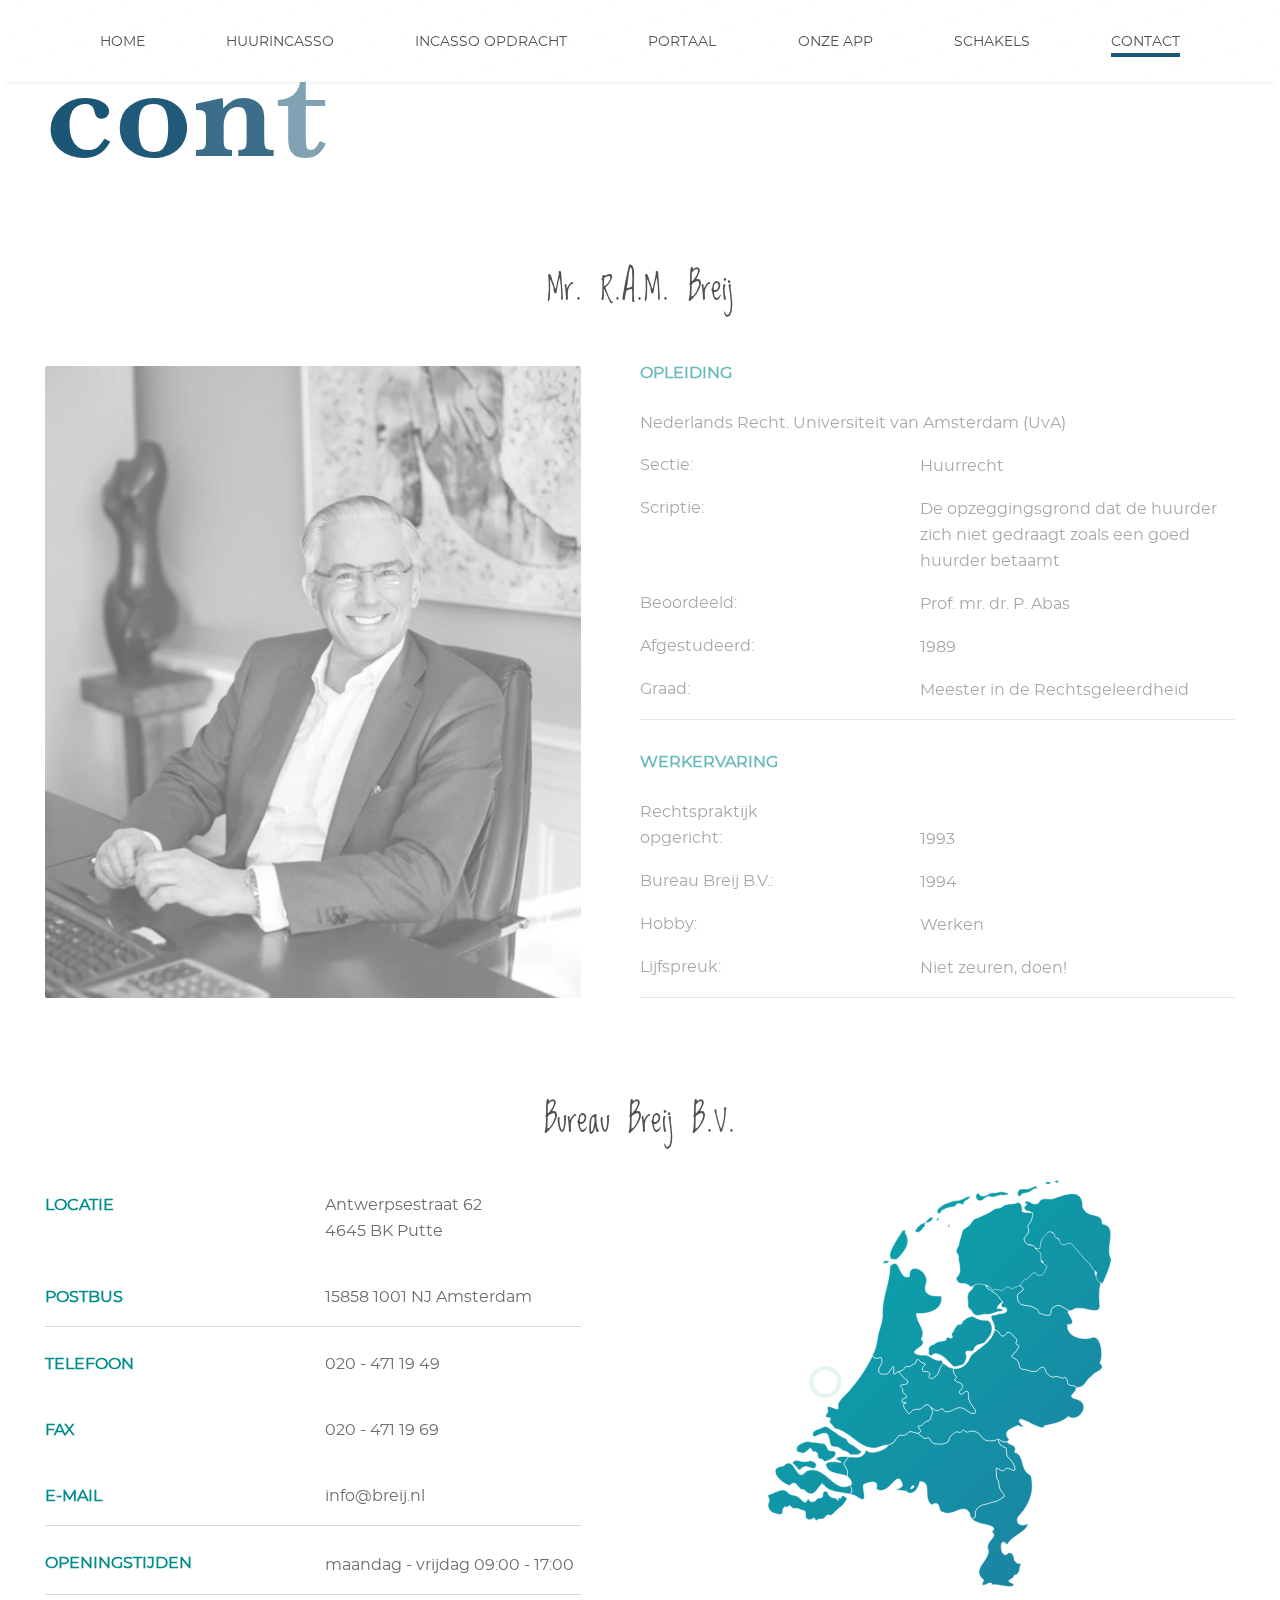
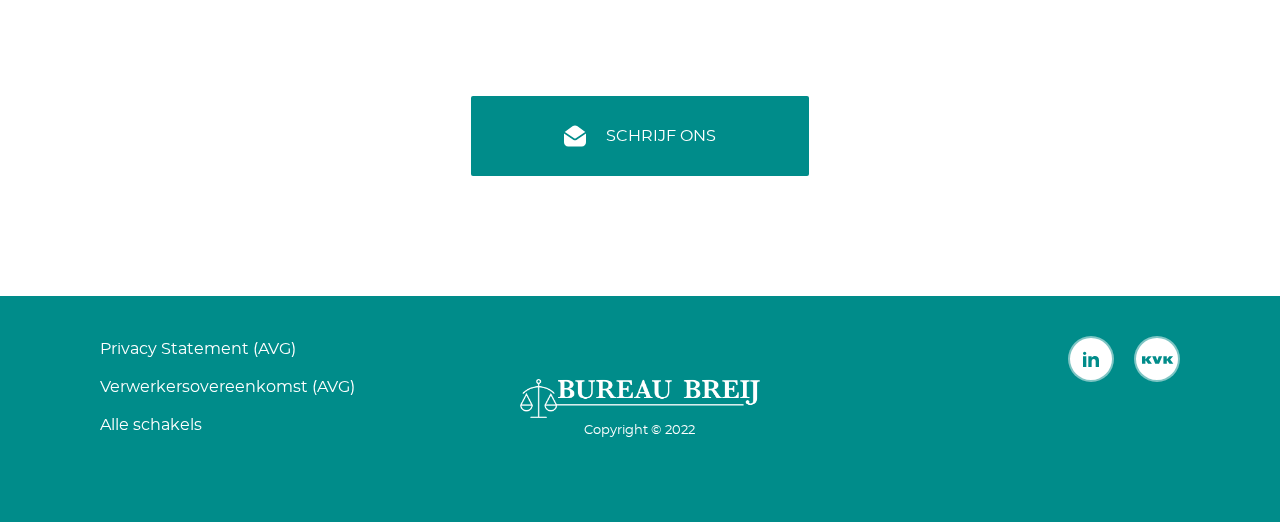
==== commit b78b3515: "Add files via upload" ====
--- a/contact.html
+++ b/contact.html
@@ -3,4 +3,4 @@
         <use xlink:href="#email-icon"></use>
       </svg>
       <span class="green-button__span">Schrijf ons</span>
-    </a> --> <a class="contact-page__button green-button green-button--email"><svg class="green-button__icon green-button__icon--email" width="22" height="22" aria-hidden="true" focusable="false"><use xlink:href="#email-icon"></use></svg> <span class="green-button__span">Schrijf ons</span></a></main><footer class="page-footer"><ul class="page-footer__links-list"><li class="page-footer__links-item"><a class="page-footer__link" href="privacy-statement.html">Privacy Statement (AVG)</a></li><li class="page-footer__links-item"><a class="page-footer__link" href="#" target="_blank">Verwerkersovereenkomst (AVG)</a></li><li class="page-footer__links-item"><a class="page-footer__link" href="links.html">Alle schakels</a></li></ul><ul class="page-footer__social-list social-list"><li class="social-list__item social-list__item--linkedin"><a class="social-list__link social-list__link--linkedin" href="#" target="_blank" aria-label="Bureau Breij LinkedIn"><svg class="social-list__image social-list__image--linkedin" width="20" height="20" aria-hidden="true" focusable="false"><use xlink:href="#icon-linkedin"></use></svg></a></li><li class="social-list__item social-list__item--kvk"><a class="social-list__link" href="#" target="_blank" aria-label="Bureau Breij KVK"><svg class="social-list__image social-list__image--kvk" width="32" height="16" aria-hidden="true" focusable="false"><use xlink:href="#icon-kvk"></use></svg></a></li></ul><div class="page-footer__logo"><a class="page-footer__logo-link" href="index.html"><picture><source type="image/webp" srcset="img/content-img/logo-footer-mobile@1x.webp, img/content-img/logo-footer-mobile@2x.webp 2x"><img class="page-footer__logo-image" src="img/content-img/logo-footer-mobile@1x.png" srcset="img/content-img/logo-footer-mobile@2x.png 2x" alt="Bureau Breij logo" width="90" height="61"></picture></a><p class="page-footer__copyright">Copyright &#169; 2022</p></div></footer><div class="modal"><div class="modal__map"><h2 class="visually-hidden">Kaart met het adres van het kantoor</h2><iframe class="modal__map-link" src="https://www.google.com/maps/embed?pb=!1m18!1m12!1m3!1d2491.4124117896595!2d4.391654816118467!3d51.35871462938389!2m3!1f0!2f0!3f0!3m2!1i1024!2i768!4f13.1!3m3!1m2!1s0x47c40ea8ae532b15%3A0xd56ffcfa2cfe904!2sAntwerpsestraat%2062%2C%204645%20BK%20Putte%2C%20Netherlands!5e0!3m2!1sen!2sru!4v1644505952483!5m2!1sen!2sru" width="600" height="450" style="border:0;" allowfullscreen="" loading="lazy"></iframe><button class="modal__close-button" type="button">Sluiten</button></div></div><div class="modal"><div class="modal__form"><h2 class="visually-hidden">E-mail formulier</h2><button class="modal__close-button" type="button">Sluiten</button></div></div><!-- <script src="js/picturefill.js"></script> --></body></html>+    </a> --> <a class="contact-page__button green-button green-button--email"><svg class="green-button__icon green-button__icon--email" width="22" height="22" aria-hidden="true" focusable="false"><use xlink:href="#email-icon"></use></svg> <span class="green-button__span">Schrijf ons</span></a></main><footer class="page-footer"><ul class="page-footer__links-list"><li class="page-footer__links-item"><a class="page-footer__link" href="#">Privacy Statement (AVG)</a></li><li class="page-footer__links-item"><a class="page-footer__link" href="#" target="_blank">Verwerkersovereenkomst (AVG)</a></li><li class="page-footer__links-item"><a class="page-footer__link" href="links.html">Alle schakels</a></li></ul><ul class="page-footer__social-list social-list"><li class="social-list__item social-list__item--linkedin"><a class="social-list__link social-list__link--linkedin" href="#" target="_blank" aria-label="Bureau Breij LinkedIn"><svg class="social-list__image social-list__image--linkedin" width="20" height="20" aria-hidden="true" focusable="false"><use xlink:href="#icon-linkedin"></use></svg></a></li><li class="social-list__item social-list__item--kvk"><a class="social-list__link" href="#" target="_blank" aria-label="Bureau Breij KVK"><svg class="social-list__image social-list__image--kvk" width="32" height="16" aria-hidden="true" focusable="false"><use xlink:href="#icon-kvk"></use></svg></a></li></ul><div class="page-footer__logo"><a class="page-footer__logo-link" href="index.html"><picture><source type="image/webp" srcset="img/content-img/logo-footer-mobile@1x.webp, img/content-img/logo-footer-mobile@2x.webp 2x"><img class="page-footer__logo-image" src="img/content-img/logo-footer-mobile@1x.png" srcset="img/content-img/logo-footer-mobile@2x.png 2x" alt="Bureau Breij logo" width="90" height="61"></picture></a><p class="page-footer__copyright">Copyright &#169; 2022</p></div></footer><div class="modal"><div class="modal__map"><h2 class="visually-hidden">Kaart met het adres van het kantoor</h2><iframe class="modal__map-link" src="https://www.google.com/maps/embed?pb=!1m18!1m12!1m3!1d2491.4124117896595!2d4.391654816118467!3d51.35871462938389!2m3!1f0!2f0!3f0!3m2!1i1024!2i768!4f13.1!3m3!1m2!1s0x47c40ea8ae532b15%3A0xd56ffcfa2cfe904!2sAntwerpsestraat%2062%2C%204645%20BK%20Putte%2C%20Netherlands!5e0!3m2!1sen!2sru!4v1644505952483!5m2!1sen!2sru" width="600" height="450" style="border:0;" allowfullscreen="" loading="lazy"></iframe><button class="modal__close-button" type="button">Sluiten</button></div></div><div class="modal"><div class="modal__form"><h2 class="visually-hidden">E-mail formulier</h2><button class="modal__close-button" type="button">Sluiten</button></div></div><!-- <script src="js/picturefill.js"></script> --></body></html>